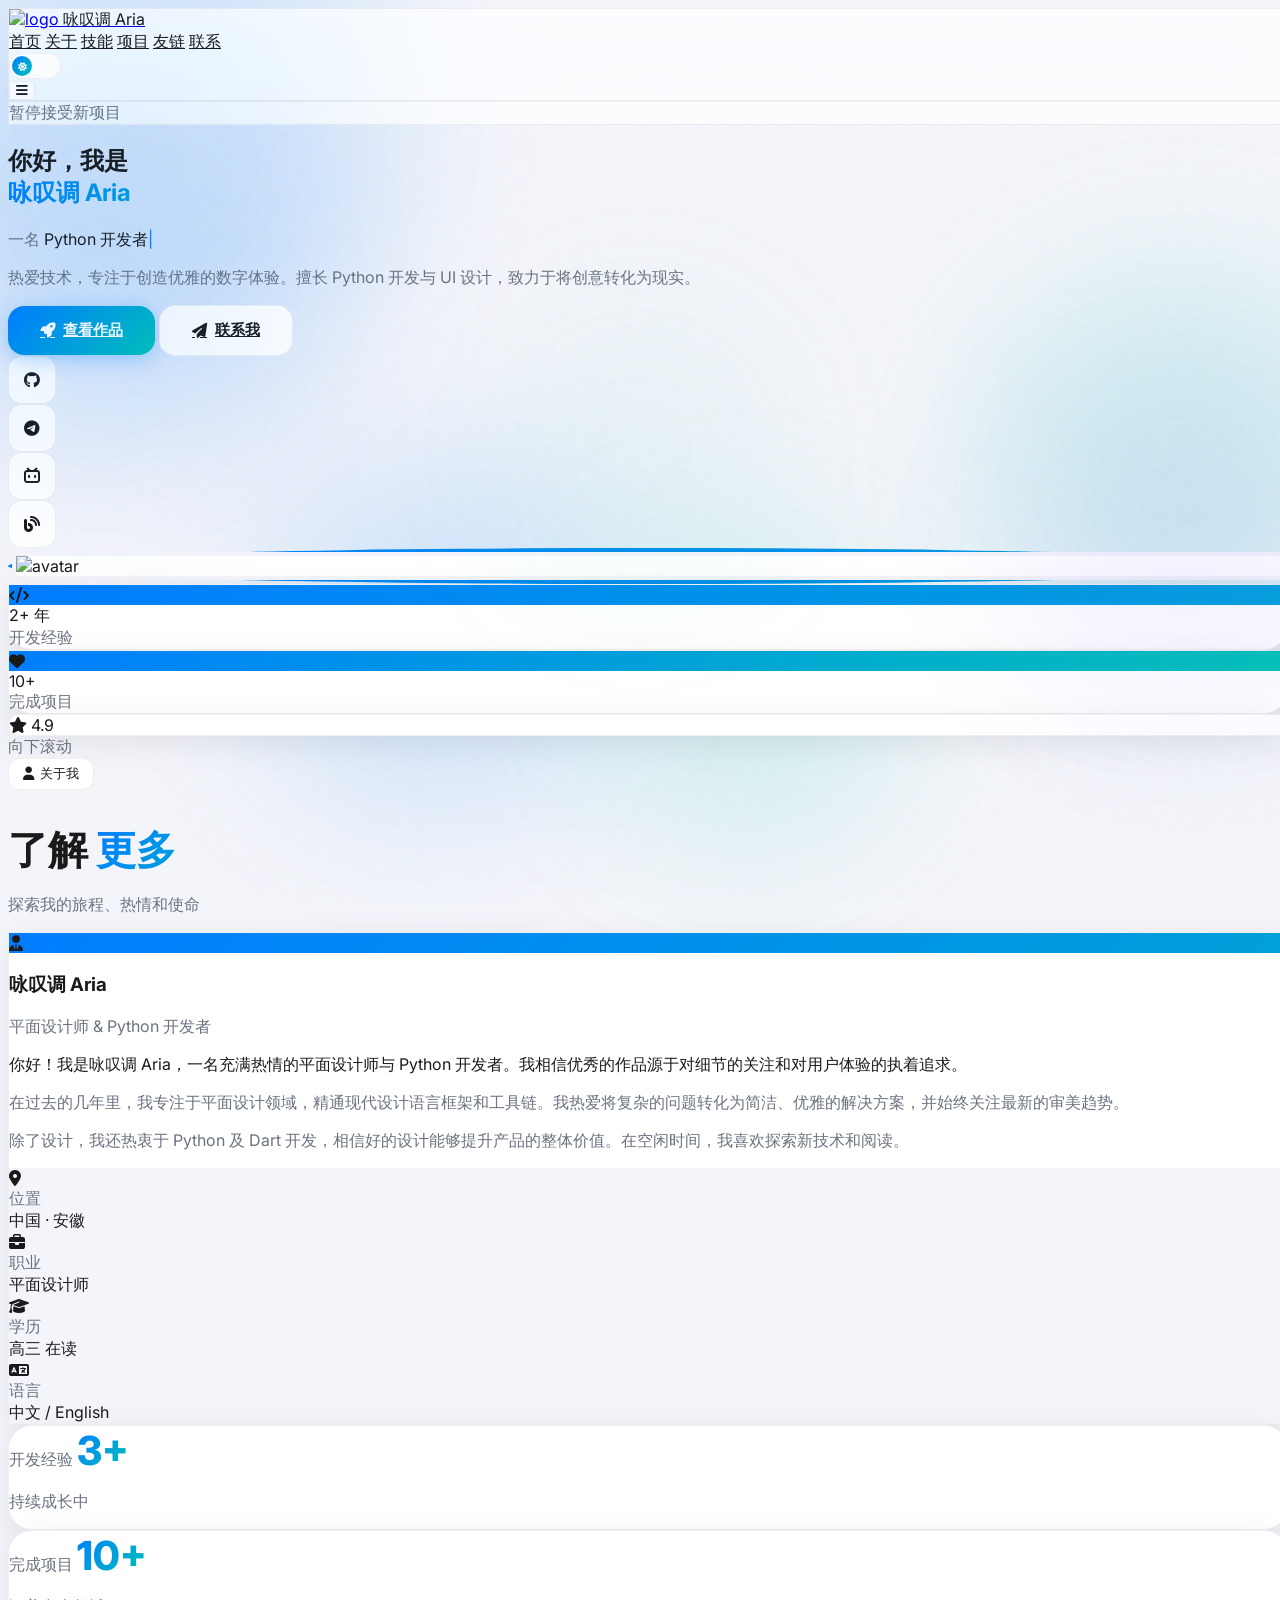
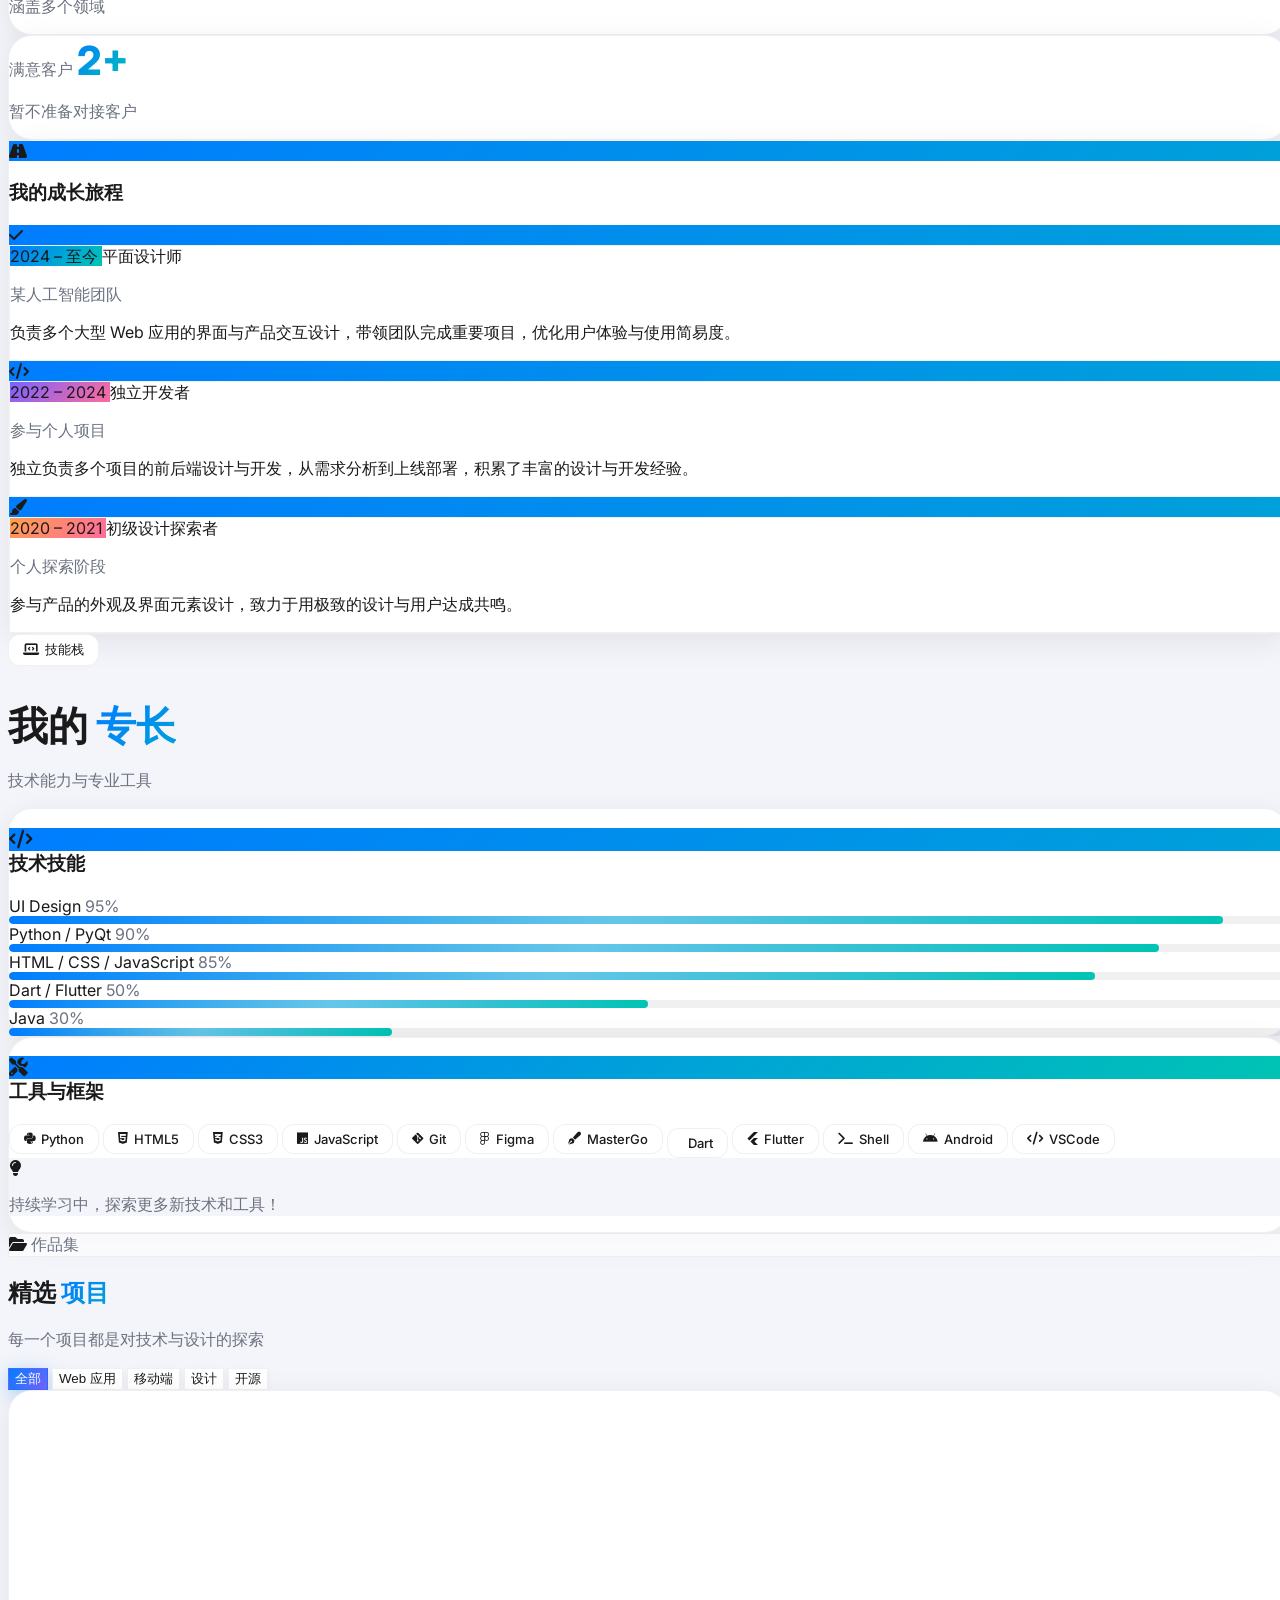
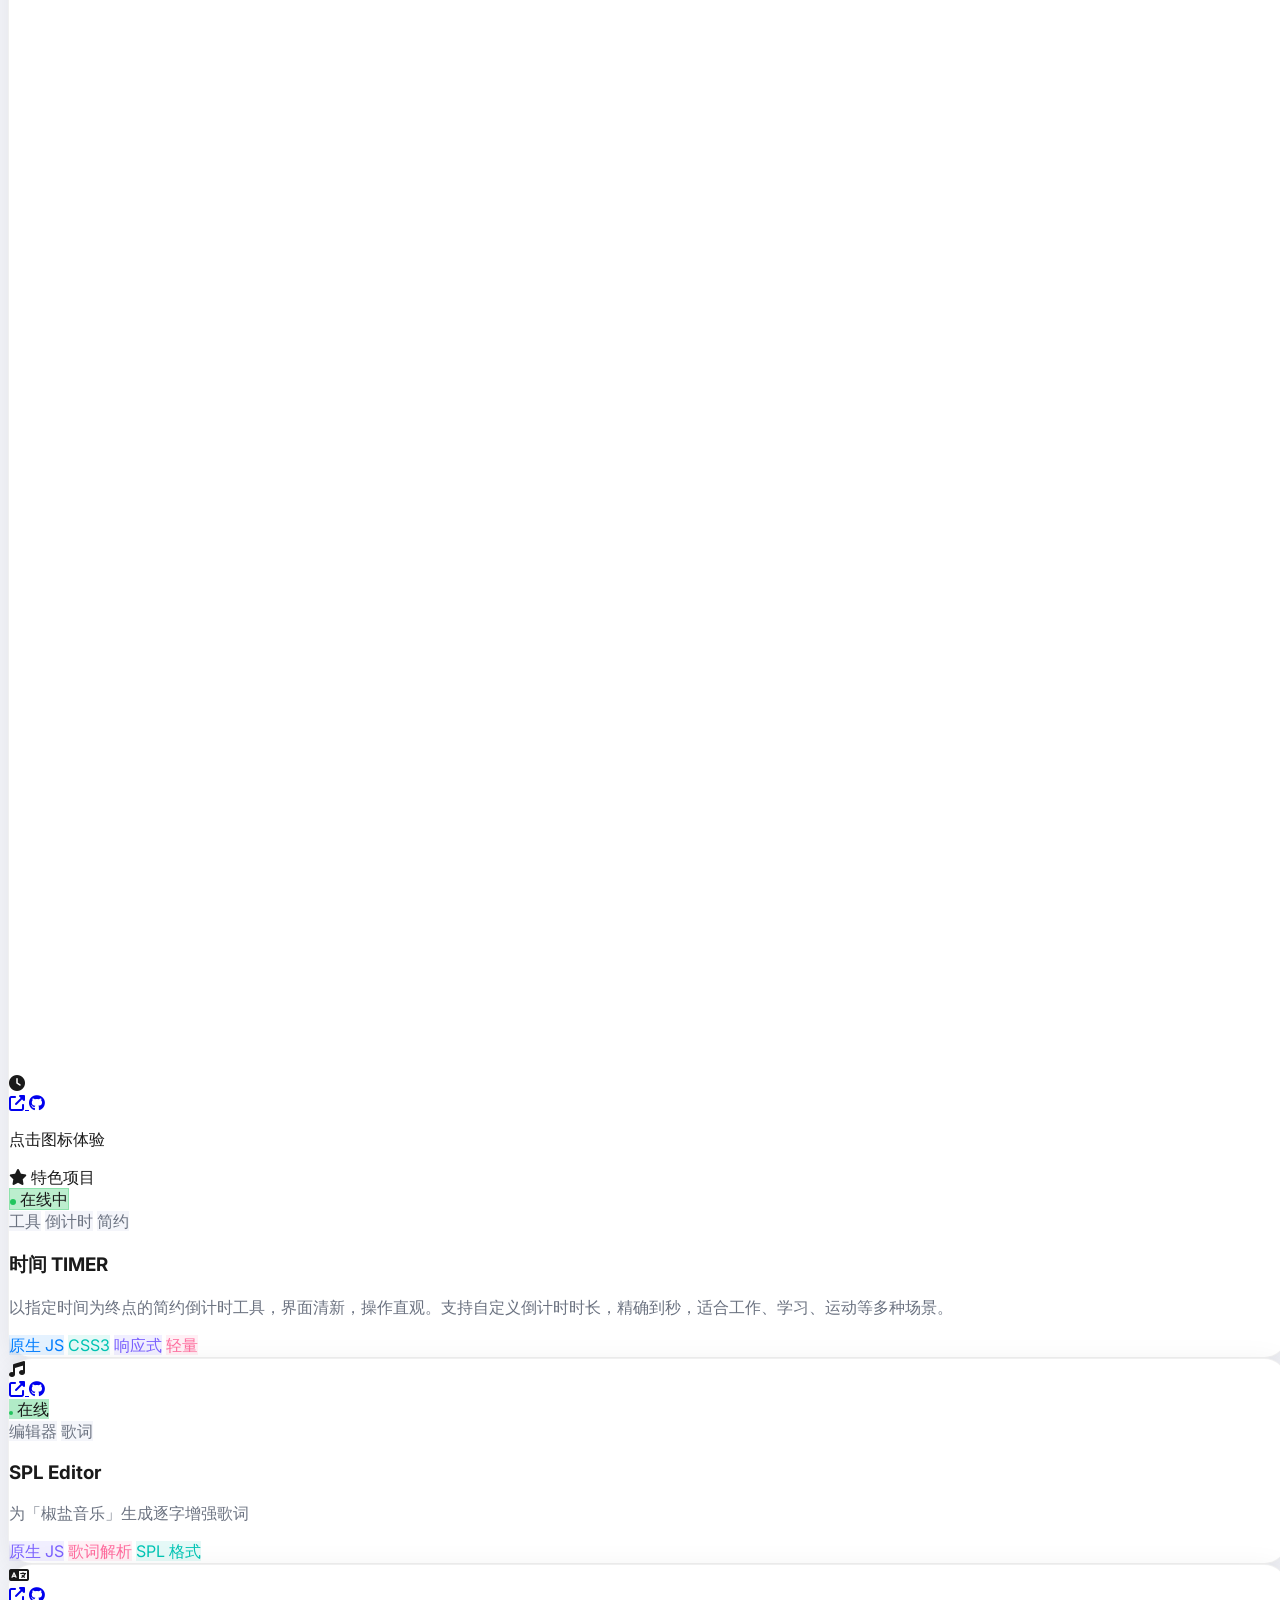
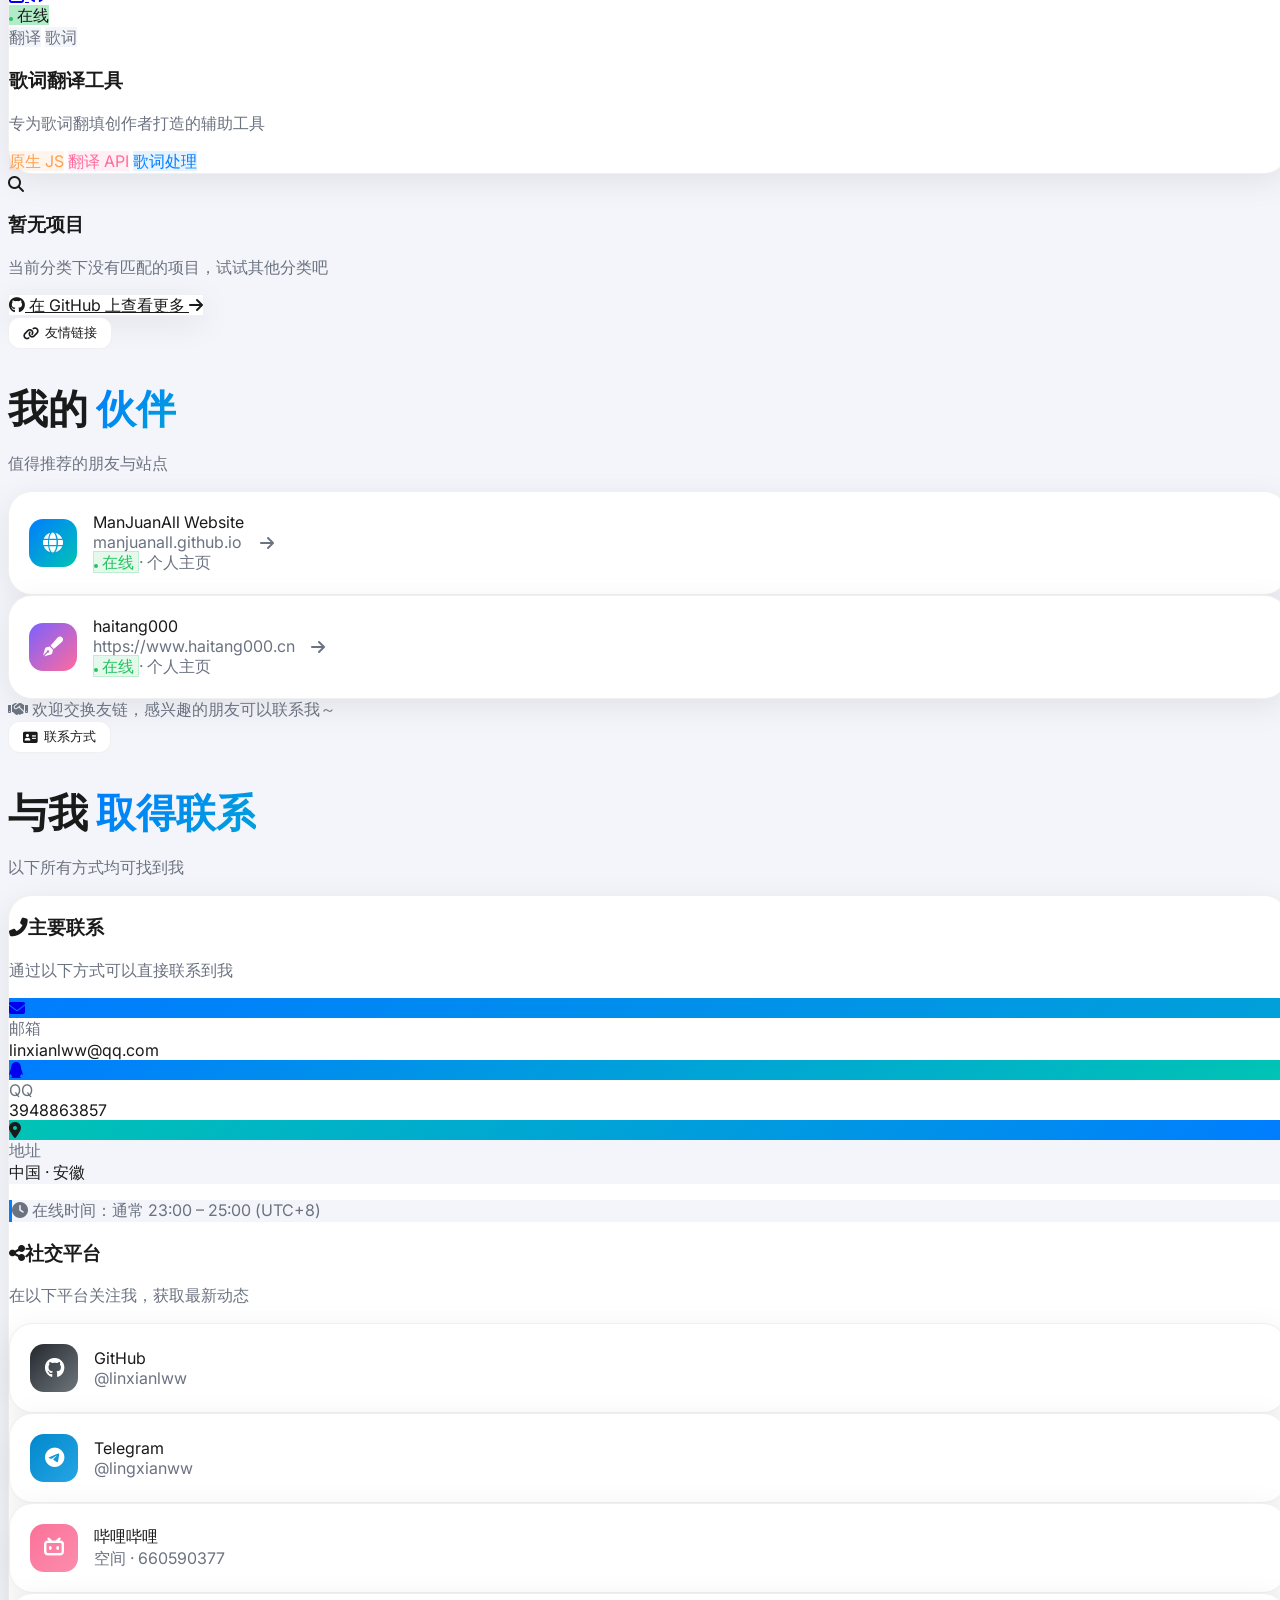
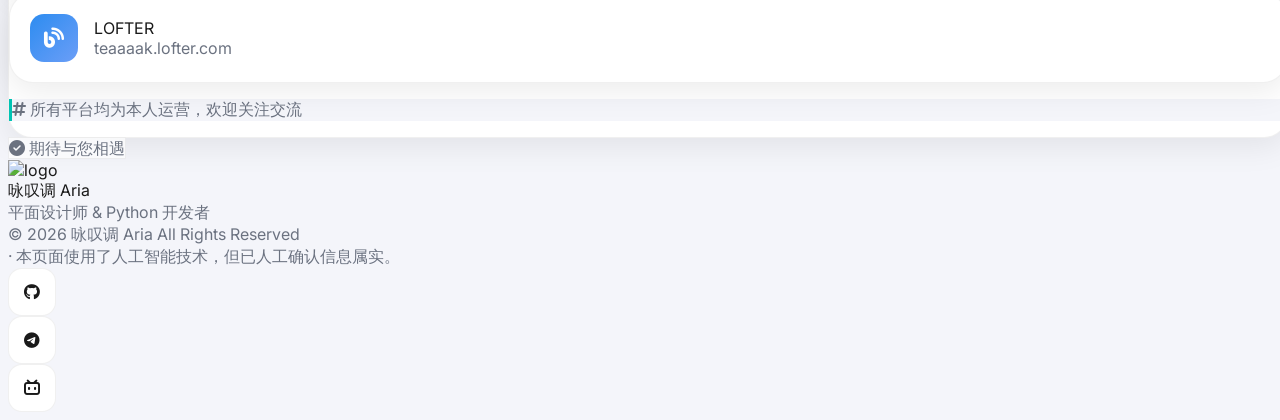
==== index.html @ 8b6c1d65 "init" ====
<!DOCTYPE html>
<html lang="zh-CN">
<head>
    <meta charset="UTF-8" />
    <meta name="viewport" content="width=device-width, initial-scale=1.0, maximum-scale=1.0, user-scalable=yes" />
    <title>咏叹调 Aria · 个人主页</title>
    <script src="https://cdn.tailwindcss.com">
    </script>
    <script>
        tailwind.config = {
            darkMode: 'class',
            theme: {
                extend: {
                    colors: {
                        'harmony-blue': '#007DFF',
                        'harmony-blue-light': '#4CA6FF',
                        'harmony-blue-dark': '#0050D0',
                        'harmony-purple': '#7B61FF',
                        'harmony-pink': '#FF6B9D',
                        'harmony-orange': '#FF9F4D',
                        'harmony-teal': '#00C4B4',
                        'light-bg': '#F4F5FA',
                        'light-card': '#FFFFFF',
                        'light-text': '#1A1A1A',
                        'light-subtext': '#6B7280',
                        'dark-bg': '#0A0B0F',
                        'dark-card': '#1A1B23',
                        'dark-card-hover': '#232530',
                        'dark-text': '#FFFFFF',
                        'dark-subtext': '#9CA3AF',
                    },
                    fontFamily: {
                        'sans': ['Inter', 'Poppins', 'system-ui', 'sans-serif'],
                    },
                    borderRadius: {
                        'xl': '1rem',
                        '2xl': '1.5rem',
                        '3xl': '2rem',
                        '4xl': '2.5rem',
                    },
                    animation: {
                        'float': 'float 6s ease-in-out infinite',
                        'float-delayed': 'float 6s ease-in-out 2s infinite',
                        'pulse-slow': 'pulse 4s cubic-bezier(0.4, 0, 0.6, 1) infinite',
                        'gradient': 'gradient 8s ease infinite',
                        'fade-in-up': 'fadeInUp 0.8s ease-out forwards',
                        'fade-in': 'fadeIn 1s ease-out forwards',
                        'scale-in': 'scaleIn 0.5s ease-out forwards',
                        'spin-slow': 'spin 20s linear infinite',
                        'bounce-slow': 'bounce 3s ease-in-out infinite',
                    },
                }
            }
        }
    </script>
    <link href="https://fonts.googleapis.com/css2?family=Inter:wght@300;400;500;600;700;800;900&display=swap" rel="stylesheet" />
    <link rel="stylesheet" href="https://cdnjs.cloudflare.com/ajax/libs/font-awesome/6.4.0/css/all.min.css" />
    <style>
        /* ===== 全局变量 ===== */
        :root {
            --bg-color: #F4F5FA;
            --card-bg: #FFFFFF;
            --text-color: #1A1A1A;
            --subtext-color: #6B7280;
            --border-color: rgba(0, 0, 0, 0.06);
            --glass-bg: rgba(255, 255, 255, 0.7);
            --shadow: 0 8px 32px rgba(0, 0, 0, 0.08);
            --shadow-hover: 0 16px 48px rgba(0, 0, 0, 0.12);
        }

        .dark {
            --bg-color: #0A0B0F;
            --card-bg: #1A1B23;
            --text-color: #FFFFFF;
            --subtext-color: #9CA3AF;
            --border-color: rgba(255, 255, 255, 0.08);
            --glass-bg: rgba(26, 27, 35, 0.7);
            --shadow: 0 8px 32px rgba(0, 0, 0, 0.3);
            --shadow-hover: 0 16px 48px rgba(0, 0, 0, 0.4);
        }

        /* ===== 基础重置 ===== */
        * {
            -webkit-font-smoothing: antialiased;
            -moz-osx-font-smoothing: grayscale;
            box-sizing: border-box;
        }

        body {
            font-family: 'Inter', sans-serif;
            background-color: var(--bg-color);
            color: var(--text-color);
            transition: background-color 0.5s ease, color 0.5s ease;
            overflow-x: hidden;
            width: 100%;
            max-width: 100vw;
        }

        /* ===== 通用组件 ===== */
        .glass {
            background: var(--glass-bg);
            backdrop-filter: blur(20px) saturate(180%);
            -webkit-backdrop-filter: blur(20px) saturate(180%);
            border: 1px solid var(--border-color);
        }

        .card {
            background: var(--card-bg);
            border-radius: 1.5rem;
            box-shadow: var(--shadow);
            transition: all 0.4s cubic-bezier(0.4, 0, 0.2, 1);
            border: 1px solid var(--border-color);
        }

        .card:hover {
            box-shadow: var(--shadow-hover);
            transform: translateY(-4px);
        }

        .gradient-text {
            background: linear-gradient(135deg, #007DFF 0%, #00C4B4 100%);
            -webkit-background-clip: text;
            -webkit-text-fill-color: transparent;
            background-clip: text;
            background-size: 200% 200%;
            animation: gradient 8s ease infinite;
        }

        .gradient-bg {
            background: linear-gradient(135deg, #007DFF 0%, #00C4B4 100%);
            background-size: 200% 200%;
            animation: gradient 8s ease infinite;
        }

        .blob {
            position: absolute;
            border-radius: 50%;
            filter: blur(80px);
            opacity: 0.3;
            z-index: 0;
        }

        .nav-link {
            position: relative;
            transition: color 0.3s ease;
        }

        .nav-link::after {
            content: '';
            position: absolute;
            bottom: -4px;
            left: 50%;
            width: 0;
            height: 2px;
            background: linear-gradient(90deg, #007DFF, #00C4B4);
            transition: all 0.3s ease;
            transform: translateX(-50%);
            border-radius: 2px;
        }

        .nav-link:hover::after {
            width: 100%;
        }

        .nav-link:hover {
            color: #007DFF;
        }

        /* ===== 主题切换开关 ===== */
        .theme-toggle {
            width: 52px;
            height: 26px;
            background: var(--card-bg);
            border-radius: 13px;
            position: relative;
            cursor: pointer;
            border: 1px solid var(--border-color);
            transition: all 0.3s ease;
            flex-shrink: 0;
        }

        .theme-toggle-thumb {
            width: 20px;
            height: 20px;
            background: linear-gradient(135deg, #007DFF, #00C4B4);
            border-radius: 50%;
            position: absolute;
            top: 2px;
            left: 2px;
            transition: all 0.4s cubic-bezier(0.4, 0, 0.2, 1);
            display: flex;
            align-items: center;
            justify-content: center;
            color: white;
            font-size: 9px;
        }

        .dark .theme-toggle-thumb {
            left: 28px;
            background: linear-gradient(135deg, #007DFF, #00C4B4);
        }

        /* ===== 技能条 ===== */
        .skill-bar {
            height: 8px;
            background: var(--border-color);
            border-radius: 4px;
            overflow: hidden;
            position: relative;
        }

        .skill-progress {
            height: 100%;
            border-radius: 4px;
            background: linear-gradient(90deg, #007DFF, #00C4B4);
            transition: width 1.5s cubic-bezier(0.4, 0, 0.2, 1);
            position: relative;
        }

        .skill-progress::after {
            content: '';
            position: absolute;
            top: 0;
            left: 0;
            right: 0;
            bottom: 0;
            background: linear-gradient(90deg, transparent, rgba(255, 255, 255, 0.4), transparent);
            animation: shimmer 2s infinite;
        }

        /* ===== 项目卡片悬停遮罩 ===== */
        .project-card {
            position: relative;
            overflow: hidden;
        }

        .project-card .overlay {
            position: absolute;
            inset: 0;
            background: linear-gradient(135deg, rgba(0, 125, 255, 0.9), rgba(0, 196, 180, 0.9));
            opacity: 0;
            transition: opacity 0.4s ease;
            display: flex;
            align-items: center;
            justify-content: center;
        }

        .project-card:hover .overlay {
            opacity: 1;
        }

        /* ===== 滚动进度条 ===== */
        .scroll-indicator {
            position: fixed;
            top: 0;
            left: 0;
            height: 3px;
            background: linear-gradient(90deg, #007DFF, #00C4B4);
            z-index: 1000;
            transition: width 0.1s ease;
        }

        /* ===== 滚动显示动画 ===== */
        .reveal {
            opacity: 0;
            transform: translateY(40px);
            transition: all 0.8s cubic-bezier(0.4, 0, 0.2, 1);
        }

        .reveal.active {
            opacity: 1;
            transform: translateY(0);
        }

        .stagger-item {
            opacity: 0;
            transform: translateY(30px);
            transition: all 0.6s cubic-bezier(0.4, 0, 0.2, 1);
        }

        .stagger-item.active {
            opacity: 1;
            transform: translateY(0);
        }

        /* ===== 浮动图标 ===== */
        .floating-icon {
            animation: float 6s ease-in-out infinite;
        }

        .floating-icon-delayed {
            animation: float 6s ease-in-out 2s infinite;
        }

        /* ===== 背景装饰 ===== */
        .orb {
            position: absolute;
            border-radius: 50%;
            filter: blur(60px);
            opacity: 0.15;
            pointer-events: none;
        }

        .grid-pattern {
            background-image:
                linear-gradient(rgba(0, 125, 255, 0.03) 1px, transparent 1px),
                linear-gradient(90deg, rgba(0, 125, 255, 0.03) 1px, transparent 1px);
            background-size: 40px 40px;
        }

        .dark .grid-pattern {
            background-image:
                linear-gradient(rgba(255, 255, 255, 0.03) 1px, transparent 1px),
                linear-gradient(90deg, rgba(255, 255, 255, 0.03) 1px, transparent 1px);
        }

        .noise {
            position: absolute;
            inset: 0;
            opacity: 0.02;
            background-image: url("data:image/svg+xml,%3Csvg viewBox='0 0 200 200' xmlns='http://www.w3.org/2000/svg'%3E%3Cfilter id='noiseFilter'%3E%3CfeTurbulence type='fractalNoise' baseFrequency='0.65' numOctaves='3' stitchTiles='stitch'/%3E%3C/filter%3E%3Crect width='100%25' height='100%25' filter='url(%23noiseFilter)'/%3E%3C/svg%3E");
            pointer-events: none;
        }

        /* ===== 按钮 ===== */
        .btn-primary {
            background: linear-gradient(135deg, #007DFF, #00C4B4);
            color: white;
            padding: 0.875rem 2rem;
            border-radius: 1rem;
            font-weight: 600;
            transition: all 0.3s ease;
            box-shadow: 0 4px 20px rgba(0, 125, 255, 0.3);
            display: inline-flex;
            align-items: center;
            gap: 0.5rem;
            border: none;
            cursor: pointer;
            font-size: 0.95rem;
        }

        .btn-primary:hover {
            transform: translateY(-2px);
            box-shadow: 0 8px 30px rgba(0, 125, 255, 0.4);
        }

        .btn-primary:active {
            transform: translateY(0px);
        }

        .btn-secondary {
            background: var(--card-bg);
            color: var(--text-color);
            padding: 0.875rem 2rem;
            border-radius: 1rem;
            font-weight: 600;
            transition: all 0.3s ease;
            border: 1px solid var(--border-color);
            display: inline-flex;
            align-items: center;
            gap: 0.5rem;
            cursor: pointer;
            font-size: 0.95rem;
        }

        .btn-secondary:hover {
            transform: translateY(-2px);
            box-shadow: var(--shadow);
        }

        /* ===== 打字光标 ===== */
        .typing-cursor::after {
            content: '|';
            animation: blink 1s infinite;
            color: #007DFF;
        }

        /* ===== 标签 ===== */
        .tag {
            display: inline-flex;
            align-items: center;
            gap: 0.375rem;
            padding: 0.375rem 0.875rem;
            border-radius: 0.75rem;
            font-size: 0.8125rem;
            font-weight: 500;
            background: var(--card-bg);
            border: 1px solid var(--border-color);
            transition: all 0.3s ease;
        }

        .tag:hover {
            transform: translateY(-2px);
            border-color: #007DFF;
        }

        .tag-online {
            background: rgba(34, 197, 94, 0.12);
            border-color: rgba(34, 197, 94, 0.25);
            color: #22c55e;
        }

        .dark .tag-online {
            background: rgba(34, 197, 94, 0.18);
            border-color: rgba(34, 197, 94, 0.3);
        }

        /* ===== 时间线 ===== */
        .timeline-line {
            position: absolute;
            left: 1.5rem;
            top: 2.5rem;
            bottom: 0;
            width: 2px;
            background: linear-gradient(180deg, #007DFF, #00C4B4, transparent);
        }

        .timeline-dot {
            width: 12px;
            height: 12px;
            border-radius: 50%;
            background: linear-gradient(135deg, #007DFF, #00C4B4);
            position: absolute;
            left: calc(1.5rem - 5px);
            top: 0.5rem;
            box-shadow: 0 0 0 4px var(--bg-color), 0 0 0 6px rgba(0, 125, 255, 0.2);
        }

        /* ===== 统计数字 ===== */
        .stat-number {
            font-size: 2.5rem;
            font-weight: 800;
            background: linear-gradient(135deg, #007DFF, #00C4B4);
            -webkit-background-clip: text;
            -webkit-text-fill-color: transparent;
            background-clip: text;
        }

        /* ===== 头像环 ===== */
        .avatar-ring {
            background: linear-gradient(135deg, #007DFF, #00C4B4);
            padding: 4px;
            border-radius: 50%;
            animation: gradient 8s ease infinite;
            background-size: 200% 200%;
        }

        /* ===== 社交图标 ===== */
        .social-icon {
            width: 48px;
            height: 48px;
            border-radius: 14px;
            display: flex;
            align-items: center;
            justify-content: center;
            background: var(--card-bg);
            border: 1px solid var(--border-color);
            transition: all 0.3s ease;
            cursor: pointer;
            text-decoration: none;
            color: var(--text-color);
            flex-shrink: 0;
        }

        .social-icon:hover {
            transform: translateY(-4px) scale(1.05);
            background: linear-gradient(135deg, #007DFF, #00C4B4);
            color: white !important;
            border-color: transparent;
        }

        .social-icon:hover i {
            color: white !important;
        }

        /* ===== 移动端菜单 ===== */
        .mobile-menu {
            position: fixed;
            inset: 0;
            background: var(--bg-color);
            z-index: 100;
            transform: translateX(100%);
            transition: transform 0.4s cubic-bezier(0.4, 0, 0.2, 1);
        }

        .mobile-menu.open {
            transform: translateX(0);
        }

        /* ===== 返回顶部 ===== */
        .back-to-top {
            position: fixed;
            bottom: 5rem;
            right: 1rem;
            width: 44px;
            height: 44px;
            border-radius: 14px;
            background: linear-gradient(135deg, #007DFF, #00C4B4);
            color: white;
            display: flex;
            align-items: center;
            justify-content: center;
            cursor: pointer;
            opacity: 0;
            transform: translateY(20px);
            transition: all 0.3s ease;
            z-index: 50;
            box-shadow: 0 4px 20px rgba(0, 125, 255, 0.3);
            font-size: 1.1rem;
            border: none;
        }

        .back-to-top.visible {
            opacity: 1;
            transform: translateY(0);
        }

        .back-to-top:hover {
            transform: translateY(-4px);
            box-shadow: 0 8px 30px rgba(0, 125, 255, 0.4);
        }

        @media (min-width: 768px) {
            .back-to-top {
                bottom: 2rem;
                right: 2rem;
                width: 48px;
                height: 48px;
                font-size: 1.25rem;
            }
        }

        /* ===== 加载动画 ===== */
        .loader {
            position: fixed;
            inset: 0;
            background: var(--bg-color);
            z-index: 9999;
            display: flex;
            align-items: center;
            justify-content: center;
            transition: opacity 0.5s ease, visibility 0.5s ease;
        }

        .loader.hidden {
            opacity: 0;
            visibility: hidden;
        }

        .loader-circle {
            width: 60px;
            height: 60px;
            border-radius: 50%;
            border: 3px solid var(--border-color);
            border-top-color: #007DFF;
            animation: spin 1s linear infinite;
        }

        /* ===== 友情链接卡片 ===== */
        .friend-link-card {
            transition: all 0.4s cubic-bezier(0.4, 0, 0.2, 1);
            background: var(--card-bg);
            border: 1px solid var(--border-color);
            border-radius: 1.5rem;
            padding: 1.25rem;
            text-decoration: none;
            display: flex;
            align-items: center;
            gap: 1rem;
            box-shadow: var(--shadow);
        }

        .friend-link-card:hover {
            transform: translateY(-6px) scale(1.01);
            box-shadow: var(--shadow-hover);
            border-color: #007DFF;
        }

        .friend-link-card .favicon {
            width: 48px;
            height: 48px;
            border-radius: 14px;
            flex-shrink: 0;
            display: flex;
            align-items: center;
            justify-content: center;
            font-size: 1.25rem;
            background: linear-gradient(135deg, #007DFF, #00C4B4);
            color: white;
        }

        /* ===== 联系输入（保留用于其他可能的地方，但联系部分已删除表单） ===== */
        .contact-input {
            background: var(--card-bg);
            border: 1px solid var(--border-color);
            border-radius: 1rem;
            padding: 0.875rem 1.25rem;
            color: var(--text-color);
            transition: all 0.3s ease;
            width: 100%;
            font-size: 0.95rem;
        }

        .contact-input:focus {
            outline: none;
            border-color: #007DFF;
            box-shadow: 0 0 0 4px rgba(0, 125, 255, 0.1);
        }

        /* ===== 状态点 ===== */
        .status-dot {
            display: inline-block;
            width: 6px;
            height: 6px;
            border-radius: 50%;
            background: #22c55e;
            animation: pulse-dot 2s ease-in-out infinite;
        }

        @keyframes pulse-dot {
            0%,
            100% {
                opacity: 1;
                transform: scale(1);
            }
            50% {
                opacity: 0.6;
                transform: scale(0.85);
            }
        }

        /* ===== 工具类 ===== */
        .hover-lift {
            transition: transform 0.3s ease;
        }
        .hover-lift:hover {
            transform: translateY(-4px);
        }
        .text-subtext {
            color: var(--subtext-color);
        }
        .border-custom {
            border-color: var(--border-color);
        }
        .bg-card {
            background: var(--card-bg);
        }
        .rotate-slow {
            animation: rotate 30s linear infinite;
        }
        .section-title {
            font-size: 2.5rem;
            font-weight: 800;
            margin-bottom: 1rem;
        }

        /* ===== 动画关键帧 ===== */
        @keyframes float {
            0%,
            100% {
                transform: translateY(0px);
            }
            50% {
                transform: translateY(-20px);
            }
        }

        @keyframes gradient {
            0%,
            100% {
                background-position: 0% 50%;
            }
            50% {
                background-position: 100% 50%;
            }
        }

        @keyframes fadeInUp {
            from {
                opacity: 0;
                transform: translateY(30px);
            }
            to {
                opacity: 1;
                transform: translateY(0);
            }
        }

        @keyframes fadeIn {
            from {
                opacity: 0;
            }
            to {
                opacity: 1;
            }
        }

        @keyframes scaleIn {
            from {
                opacity: 0;
                transform: scale(0.9);
            }
            to {
                opacity: 1;
                transform: scale(1);
            }
        }

        @keyframes shimmer {
            0% {
                transform: translateX(-100%);
            }
            100% {
                transform: translateX(100%);
            }
        }

        @keyframes blink {
            0%,
            50% {
                opacity: 1;
            }
            51%,
            100% {
                opacity: 0;
            }
        }

        @keyframes rotate {
            from {
                transform: rotate(0deg);
            }
            to {
                transform: rotate(360deg);
            }
        }

        @keyframes spin {
            to {
                transform: rotate(360deg);
            }
        }

        /* ============================================================ */
        /* ★★★ 窄屏专项修复（< 480px）★★★                              */
        /* ============================================================ */
        @media (max-width: 480px) {

            /* ----- 导航栏：极致紧凑 ----- */
            nav .max-w-7xl {
                padding-left: 0.75rem !important;
                padding-right: 0.75rem !important;
                gap: 0.5rem !important;
            }

            nav .max-w-7xl>a {
                gap: 0.5rem !important;
            }

            nav .max-w-7xl>a img {
                width: 1.75rem !important;
                height: 1.75rem !important;
            }

            nav .max-w-7xl>a span {
                font-size: 0.85rem !important;
            }

            nav .max-w-7xl .theme-toggle {
                width: 44px !important;
                height: 22px !important;
            }

            nav .max-w-7xl .theme-toggle-thumb {
                width: 17px !important;
                height: 17px !important;
                font-size: 7px !important;
            }

            .dark nav .max-w-7xl .theme-toggle-thumb {
                left: 23px !important;
            }

            nav .max-w-7xl .theme-toggle-thumb i {
                font-size: 7px !important;
            }

            nav .max-w-7xl button {
                width: 1.75rem !important;
                height: 1.75rem !important;
            }

            nav .max-w-7xl button i {
                font-size: 0.9rem !important;
            }

            /* ----- Hero：头像缩小，文字缩小 ----- */
            #home .avatar-ring {
                width: 200px !important;
                height: 200px !important;
            }

            #home .avatar-ring .w-full {
                border-width: 3px !important;
            }

            #home h1 {
                font-size: 2.2rem !important;
                line-height: 1.2 !important;
            }

            #home p.text-xl {
                font-size: 1.1rem !important;
            }

            /* Hero 浮动装饰：隐藏或缩小 */
            #home .floating-icon,
            #home .floating-icon-delayed {
                transform: scale(0.7) !important;
            }

            #home .floating-icon {
                top: -0.5rem !important;
                right: -0.5rem !important;
            }

            #home .floating-icon-delayed {
                bottom: -0.5rem !important;
                left: -0.5rem !important;
            }

            #home .absolute.top-1\/2 {
                display: none !important;
            }

            /* Hero 底部滚动指示器 */
            #home .absolute.bottom-8 {
                display: none !important;
            }

            /* ----- 全局标题缩小 ----- */
            .section-title {
                font-size: 1.8rem !important;
            }


            /* ----- 时间线内边距调整 ----- */
            .timeline-line {
                left: 1rem !important;
            }
            .timeline-dot {
                left: calc(1rem - 5px) !important;
                width: 10px !important;
                height: 10px !important;
            }
            .relative.pl-16 {
                padding-left: 2.75rem !important;
            }

            /* ----- 技能标签网格 2列 -> 更紧凑 ----- */
            #skills .grid.grid-cols-2 {
                gap: 0.5rem !important;
            }
            #skills .tag {
                padding: 0.25rem 0.6rem !important;
                font-size: 0.7rem !important;
                gap: 0.25rem !important;
            }
            #skills .tag i {
                font-size: 0.75rem !important;
            }


            /* ----- 友情链接卡片 ----- */
            .friend-link-card {
                padding: 0.9rem !important;
                gap: 0.75rem !important;
                border-radius: 1rem !important;
            }
            .friend-link-card .favicon {
                width: 40px !important;
                height: 40px !important;
                font-size: 1rem !important;
                border-radius: 12px !important;
            }
            .friend-link-card .font-bold {
                font-size: 0.85rem !important;
            }
            .friend-link-card .text-sm {
                font-size: 0.7rem !important;
            }

            /* ----- 联系表单（已删除，保留样式适配） ----- */
            #contact .card.p-8 {
                padding: 1rem !important;
            }
            #contact .card.p-8 .lg\\:grid-cols-2 {
                gap: 1.5rem !important;
            }

            /* ----- Footer ----- */
            footer .flex-col.md\\:flex-row {
                gap: 0.75rem !important;
            }
            footer .text-sm {
                font-size: 0.7rem !important;
            }
            footer .social-icon {
                width: 38px !important;
                height: 38px !important;
                border-radius: 12px !important;
            }
            footer .social-icon i {
                font-size: 0.9rem !important;
            }

            /* ----- 统计数字 ----- */
            .stat-number {
                font-size: 1.8rem !important;
            }

            /* ----- 关于我 - 个人简介中的网格 ----- */
            #about .grid.grid-cols-2 {
                gap: 0.5rem !important;
            }
            #about .grid.grid-cols-2 .flex {
                padding: 0.5rem !important;
                gap: 0.5rem !important;
            }
            #about .grid.grid-cols-2 .flex i {
                font-size: 0.9rem !important;
            }
            #about .grid.grid-cols-2 .flex .text-sm {
                font-size: 0.7rem !important;
            }

            /* ----- 社交图标缩小 ----- */
            .social-icon {
                width: 40px !important;
                height: 40px !important;
                border-radius: 12px !important;
            }
            .social-icon i {
                font-size: 0.9rem !important;
            }

            /* ----- 按钮缩小 ----- */
            .btn-primary,
            .btn-secondary {
                padding: 0.6rem 1.25rem !important;
                font-size: 0.85rem !important;
                border-radius: 0.75rem !important;
            }

            /* ----- 标签缩小 ----- */
            .tag {
                padding: 0.2rem 0.6rem !important;
                font-size: 0.7rem !important;
            }
            .tag i {
                font-size: 0.7rem !important;
            }

            /* ----- 移动端菜单优化 ----- */
            .mobile-menu .text-2xl {
                font-size: 1.5rem !important;
            }
            .mobile-menu .gap-8 {
                gap: 1.75rem !important;
            }
            .mobile-menu .absolute.top-6 {
                top: 1.25rem !important;
                right: 1.25rem !important;
                width: 2.5rem !important;
                height: 2.5rem !important;
            }
            .mobile-menu .absolute.top-6 i {
                font-size: 1.1rem !important;
            }

            /* ----- 联系部分社交平台卡片窄屏适配 ----- */
            #contact .grid.grid-cols-2 {
                gap: 0.5rem !important;
            }
            #contact .friend-link-card {
                padding: 0.75rem !important;
                gap: 0.5rem !important;
            }
            #contact .friend-link-card .favicon {
                width: 34px !important;
                height: 34px !important;
                font-size: 0.85rem !important;
                border-radius: 10px !important;
            }
            #contact .friend-link-card .font-bold {
                font-size: 0.75rem !important;
            }
            #contact .friend-link-card .text-xs {
                font-size: 0.6rem !important;
            }
        }

    </style>
</head>
<body class="min-h-screen relative">

    <!-- 加载动画 -->
    <div class="loader" id="loader">
        <div class="loader-circle"></div>
    </div>

    <!-- 滚动进度条 -->
    <div class="scroll-indicator" id="scrollIndicator" style="width: 0%"></div>

    <!-- 背景装饰 -->
    <div class="fixed inset-0 overflow-hidden pointer-events-none">
        <div class="orb" style="width: 500px; height: 500px; background: #007DFF; top: -100px; left: -100px;"></div>
        <div class="orb" style="width: 400px; height: 400px; background: #00C4B4; top: 30%; right: -100px;"></div>
        <div class="orb" style="width: 350px; height: 350px; background: #007DFF; bottom: 10%; left: 20%;"></div>
        <div class="orb" style="width: 300px; height: 300px; background: #00C4B4; top: 60%; right: 30%;"></div>
    </div>

    <div class="grid-pattern fixed inset-0 pointer-events-none"></div>
    <div class="noise"></div>

    <!-- ============================================================ -->
    <!-- 导航栏 · 窄屏适配完善版                                      -->
    <!-- ============================================================ -->
    <nav class="fixed top-0 left-0 right-0 z-50 glass" style="border-bottom: 1px solid var(--border-color);">
        <div class="max-w-7xl mx-auto px-3 sm:px-6 py-2.5 md:py-4 flex md:grid md:grid-cols-3 items-center justify-between md:justify-normal gap-1.5 md:gap-0">
            <!-- 左列：Logo -->
            <a href="#home" class="flex items-center gap-2 md:gap-3 flex-shrink-0 group">
                <img src="http://q.qlogo.cn/headimg_dl?dst_uin=3948863857&spec=640&img_type=jpg" class="w-7 h-7 md:w-10 md:h-10 rounded-xl object-cover hover-lift" alt="logo" />
                <span class="text-sm md:text-xl font-bold whitespace-nowrap" style="color: var(--text-color);">咏叹调 Aria</span>
            </a>

            <!-- 中列：导航链接（桌面端居中） -->
            <div class="hidden md:flex justify-center gap-8">
                <a href="#home" class="nav-link text-sm font-medium" style="color: var(--text-color);">首页</a>
                <a href="#about" class="nav-link text-sm font-medium" style="color: var(--text-color);">关于</a>
                <a href="#skills" class="nav-link text-sm font-medium" style="color: var(--text-color);">技能</a>
                <a href="#projects" class="nav-link text-sm font-medium" style="color: var(--text-color);">项目</a>
                <a href="#friends" class="nav-link text-sm font-medium" style="color: var(--text-color);">友链</a>
                <a href="#contact" class="nav-link text-sm font-medium" style="color: var(--text-color);">联系</a>
            </div>

            <!-- 右列：主题切换 + 菜单按钮 -->
            <div class="flex items-center justify-end gap-1.5 md:gap-4 flex-shrink-0">
                <div class="theme-toggle" id="themeToggle" role="button" aria-label="切换主题">
                    <div class="theme-toggle-thumb">
                        <i class="fas fa-sun" id="themeIcon"></i>
                    </div>
                </div>
                <button class="md:hidden w-7 h-7 md:w-10 md:h-10 rounded-xl glass flex items-center justify-center flex-shrink-0" id="menuBtn" aria-label="菜单">
                    <i class="fas fa-bars" style="color: var(--text-color);"></i>
                </button>
            </div>
        </div>
    </nav>

    <!-- 移动端菜单 -->
    <div class="mobile-menu md:hidden" id="mobileMenu">
        <div class="flex flex-col items-center justify-center h-full gap-8 px-6">
            <a href="#home" class="text-2xl font-bold nav-link" style="color: var(--text-color);">首页</a>
            <a href="#about" class="text-2xl font-bold nav-link" style="color: var(--text-color);">关于</a>
            <a href="#skills" class="text-2xl font-bold nav-link" style="color: var(--text-color);">技能</a>
            <a href="#projects" class="text-2xl font-bold nav-link" style="color: var(--text-color);">项目</a>
            <a href="#friends" class="text-2xl font-bold nav-link" style="color: var(--text-color);">友链</a>
            <a href="#contact" class="text-2xl font-bold nav-link" style="color: var(--text-color);">联系</a>
            <button class="absolute top-5 right-5 w-10 h-10 rounded-xl glass flex items-center justify-center" id="closeMenuBtn" aria-label="关闭菜单">
                <i class="fas fa-times text-xl" style="color: var(--text-color);"></i>
            </button>
        </div>
    </div>

    <!-- ============================================================ -->
    <!-- Hero Section                                                 -->
    <!-- ============================================================ -->
    <section id="home" class="min-h-screen flex items-center justify-center relative pt-20 pb-12 px-4 sm:px-6">
        <div class="max-w-7xl mx-auto w-full">
            <div class="grid lg:grid-cols-2 gap-8 lg:gap-12 items-center">
                <div class="space-y-6 sm:space-y-8 reveal">
                    <div class="inline-flex items-center gap-2 px-3 py-1.5 rounded-full glass">
                        <span class="w-2 h-2 rounded-full bg-yellow-500 animate-pulse"></span>
                        <span class="text-xs sm:text-sm font-medium" style="color: var(--subtext-color);">暂停接受新项目</span>
                    </div>

                    <h1 class="text-4xl sm:text-5xl lg:text-7xl font-extrabold leading-tight">
                        你好，我是<br />
                        <span class="gradient-text">咏叹调 Aria</span>
                    </h1>

                    <p class="text-lg sm:text-xl lg:text-2xl text-subtext max-w-xl leading-relaxed">
                        一名<span class="font-semibold typing-cursor" id="typingText" style="color: var(--text-color);"> Python 开发者</span>
                    </p>

                    <p class="text-sm sm:text-base text-subtext max-w-lg leading-relaxed">
                        热爱技术，专注于创造优雅的数字体验。擅长 Python 开发与 UI 设计，致力于将创意转化为现实。
                    </p>

                    <div class="flex flex-wrap gap-3 sm:gap-4">
                        <a href="#projects" class="btn-primary">
                            <i class="fas fa-rocket"></i>
                            查看作品
                        </a>
                        <a href="#contact" class="btn-secondary">
                            <i class="fas fa-paper-plane"></i>
                            联系我
                        </a>
                    </div>

                    <div class="flex gap-2 sm:gap-3 pt-3 sm:pt-4 flex-wrap">
                        <a href="https://github.com/linxianlww/" target="_blank" rel="noopener noreferrer" class="social-icon" title="GitHub">
                            <i class="fab fa-github text-lg"></i>
                        </a>
                        <a href="https://t.me/lingxianww" target="_blank" rel="noopener noreferrer" class="social-icon" title="Telegram">
                            <i class="fab fa-telegram-plane text-lg"></i>
                        </a>
                        <a href="https://space.bilibili.com/660590377" target="_blank" rel="noopener noreferrer" class="social-icon" title="哔哩哔哩">
                            <i class="fab fa-bilibili text-lg"></i>
                        </a>
                        <a href="https://teaaaak.lofter.com/" target="_blank" rel="noopener noreferrer" class="social-icon" title="LOFTER">
                            <i class="fas fa-blog text-lg"></i>
                        </a>
                    </div>
                </div>

                <div class="flex justify-center reveal">
                    <div class="relative">
                        <div class="avatar-ring w-56 h-56 sm:w-72 sm:h-72 lg:w-96 lg:h-96">
                            <div class="w-full h-full rounded-full bg-card flex items-center justify-center overflow-hidden" style="border: 4px solid var(--bg-color);">
                                <img src="http://q.qlogo.cn/headimg_dl?dst_uin=3948863857&spec=640&img_type=jpg" class="w-full h-full object-cover" alt="avatar" />
                            </div>
                        </div>

                        <!-- 浮动装饰（窄屏自动隐藏/缩小） -->
                        <div class="absolute -top-4 -right-4 sm:-top-6 sm:-right-6 card p-3 sm:p-4 floating-icon" style="animation-delay: 0s;">
                            <div class="flex items-center gap-2 sm:gap-3">
                                <div class="w-8 h-8 sm:w-10 sm:h-10 rounded-xl gradient-bg flex items-center justify-center">
                                    <i class="fas fa-code text-white text-sm sm:text-base"></i>
                                </div>
                                <div>
                                    <div class="text-xs sm:text-sm font-bold" style="color: var(--text-color);">2+ 年</div>
                                    <div class="text-[10px] sm:text-xs text-subtext">开发经验</div>
                                </div>
                            </div>
                        </div>

                        <div class="absolute -bottom-4 -left-4 sm:-bottom-6 sm:-left-6 card p-3 sm:p-4 floating-icon-delayed">
                            <div class="flex items-center gap-2 sm:gap-3">
                                <div class="w-8 h-8 sm:w-10 sm:h-10 rounded-xl flex items-center justify-center" style="background: linear-gradient(135deg, #007DFF, #00C4B4);">
                                    <i class="fas fa-heart text-white text-sm sm:text-base"></i>
                                </div>
                                <div>
                                    <div class="text-xs sm:text-sm font-bold" style="color: var(--text-color);">10+</div>
                                    <div class="text-[10px] sm:text-xs text-subtext">完成项目</div>
                                </div>
                            </div>
                        </div>

                        <div class="absolute top-1/2 -right-8 sm:-right-12 card p-2 sm:p-3 floating-icon hidden sm:flex" style="animation-delay: 1s;">
                            <div class="flex items-center gap-1 sm:gap-2">
                                <i class="fas fa-star text-yellow-400 text-sm sm:text-base"></i>
                                <span class="text-xs sm:text-sm font-bold" style="color: var(--text-color);">4.9</span>
                            </div>
                        </div>

                        <div class="absolute inset-0 rounded-full border-2 border-dashed rotate-slow hidden sm:block" style="border-color: var(--border-color); top: -20px; left: -20px; right: -20px; bottom: -20px;"></div>
                    </div>
                </div>
            </div>

            <div class="absolute bottom-8 left-1/2 transform -translate-x-1/2 hidden md:block">
                <div class="flex flex-col items-center gap-2">
                    <span class="text-xs text-subtext">向下滚动</span>
                    <div class="w-6 h-10 rounded-full border-2 flex items-start justify-center p-1" style="border-color: var(--border-color);">
                        <div class="w-1 h-2 rounded-full bg-harmony-blue animate-bounce"></div>
                    </div>
                </div>
            </div>
        </div>
    </section>

<!-- ============================================================ -->
<!-- 关于我 Section · 重新设计（更清晰、更易读）                  -->
<!-- ============================================================ -->
<section id="about" class="py-16 sm:py-24 px-4 sm:px-6 relative">
    <div class="max-w-7xl mx-auto">

        <!-- ===== 标题区域 ===== -->
        <div class="text-center mb-12 sm:mb-16 reveal">
            <span class="tag mb-3 sm:mb-4">
                <i class="fas fa-user text-harmony-blue"></i>
                关于我
            </span>
            <h2 class="section-title">了解 <span class="gradient-text">更多</span></h2>
            <p class="text-subtext max-w-2xl mx-auto text-sm sm:text-base">探索我的旅程、热情和使命</p>
        </div>

        <!-- ===== 上半部分：个人简介 + 核心数据 ===== -->
        <div class="grid lg:grid-cols-5 gap-6 mb-8">

            <!-- 左侧：个人简介（占 3/5） -->
            <div class="lg:col-span-3 card p-6 sm:p-8 reveal">
                <div class="flex items-center gap-3 sm:gap-4 mb-4 sm:mb-6">
                    <div class="w-12 h-12 sm:w-14 sm:h-14 rounded-2xl gradient-bg flex items-center justify-center flex-shrink-0">
                        <i class="fas fa-user-tie text-white text-lg sm:text-xl"></i>
                    </div>
                    <div>
                        <h3 class="text-xl sm:text-2xl font-bold" style="color: var(--text-color);">咏叹调 Aria</h3>
                        <p class="text-subtext text-xs sm:text-sm">平面设计师 &amp; Python 开发者</p>
                    </div>
                </div>

                <div class="space-y-3 text-sm sm:text-base leading-relaxed" style="color: var(--text-color);">
                    <p>
                        你好！我是咏叹调 Aria，一名充满热情的平面设计师与 Python 开发者。我相信优秀的作品源于对细节的关注和对用户体验的执着追求。
                    </p>
                    <p class="text-subtext">
                        在过去的几年里，我专注于平面设计领域，精通现代设计语言框架和工具链。我热爱将复杂的问题转化为简洁、优雅的解决方案，并始终关注最新的审美趋势。
                    </p>
                    <p class="text-subtext">
                        除了设计，我还热衷于 Python 及 Dart 开发，相信好的设计能够提升产品的整体价值。在空闲时间，我喜欢探索新技术和阅读。
                    </p>
                </div>

                <!-- 个人信息小标签（位置、职业、学历、语言） -->
                <div class="grid grid-cols-2 sm:grid-cols-4 gap-3 mt-6">
                    <div class="flex items-center gap-2.5 p-3 rounded-xl" style="background: var(--bg-color);">
                        <i class="fas fa-map-marker-alt text-harmony-blue text-sm"></i>
                        <div>
                            <div class="text-[10px] text-subtext">位置</div>
                            <div class="text-xs font-semibold" style="color: var(--text-color);">中国 · 安徽</div>
                        </div>
                    </div>
                    <div class="flex items-center gap-2.5 p-3 rounded-xl" style="background: var(--bg-color);">
                        <i class="fas fa-briefcase text-harmony-blue text-sm"></i>
                        <div>
                            <div class="text-[10px] text-subtext">职业</div>
                            <div class="text-xs font-semibold" style="color: var(--text-color);">平面设计师</div>
                        </div>
                    </div>
                    <div class="flex items-center gap-2.5 p-3 rounded-xl" style="background: var(--bg-color);">
                        <i class="fas fa-graduation-cap text-harmony-blue text-sm"></i>
                        <div>
                            <div class="text-[10px] text-subtext">学历</div>
                            <div class="text-xs font-semibold" style="color: var(--text-color);">高三 在读</div>
                        </div>
                    </div>
                    <div class="flex items-center gap-2.5 p-3 rounded-xl" style="background: var(--bg-color);">
                        <i class="fas fa-language text-harmony-blue text-sm"></i>
                        <div>
                            <div class="text-[10px] text-subtext">语言</div>
                            <div class="text-xs font-semibold" style="color: var(--text-color);">中文 / English</div>
                        </div>
                    </div>
                </div>
            </div>

            <!-- 右侧：核心数据（占 2/5） -->
            <div class="lg:col-span-2 flex flex-col gap-4">
                <div class="card p-6 sm:p-8 flex-1 flex flex-col justify-center reveal">
                    <div class="flex items-center justify-between mb-1">
                        <span class="text-sm font-medium text-subtext">开发经验</span>
                        <span class="stat-number text-3xl sm:text-4xl" data-target="2">0</span>
                    </div>
                    <div class="w-full h-1.5 rounded-full" style="background: var(--border-color);">
                        <div class="h-full w-4/5 rounded-full gradient-bg"></div>
                    </div>
                    <p class="text-xs text-subtext mt-2">持续成长中</p>
                </div>

                <div class="card p-6 sm:p-8 flex-1 flex flex-col justify-center reveal">
                    <div class="flex items-center justify-between mb-1">
                        <span class="text-sm font-medium text-subtext">完成项目</span>
                        <span class="stat-number text-3xl sm:text-4xl" data-target="10">0</span>
                    </div>
                    <div class="w-full h-1.5 rounded-full" style="background: var(--border-color);">
                        <div class="h-full w-3/4 rounded-full gradient-bg"></div>
                    </div>
                    <p class="text-xs text-subtext mt-2">涵盖多个领域</p>
                </div>

                <div class="card p-6 sm:p-8 flex-1 flex flex-col justify-center reveal">
                    <div class="flex items-center justify-between mb-1">
                        <span class="text-sm font-medium text-subtext">满意客户</span>
                        <span class="stat-number text-3xl sm:text-4xl" data-target="1">0</span>
                    </div>
                    <div class="w-full h-1.5 rounded-full" style="background: var(--border-color);">
                        <div class="h-full w-1/5 rounded-full gradient-bg"></div>
                    </div>
                    <p class="text-xs text-subtext mt-2">暂不准备对接客户</p>
                </div>
            </div>
        </div>

        <!-- ===== 下半部分：成长旅程（时间线） ===== -->
        <div class="card p-6 sm:p-8 lg:p-10 reveal">
            <div class="flex items-center gap-3 mb-6 sm:mb-8">
                <div class="w-10 h-10 sm:w-12 sm:h-12 rounded-xl gradient-bg flex items-center justify-center flex-shrink-0">
                    <i class="fas fa-road text-white text-sm sm:text-base"></i>
                </div>
                <h3 class="text-xl sm:text-2xl font-bold" style="color: var(--text-color);">我的成长旅程</h3>
            </div>

            <div class="relative space-y-6 sm:space-y-8 pl-6 sm:pl-8 border-l-2" style="border-color: var(--border-color);">

                <!-- 时间线项目 1 -->
                <div class="relative">
                    <div class="absolute -left-[1.625rem] sm:-left-[1.875rem] top-1.5">
                        <div class="w-5 h-5 sm:w-6 sm:h-6 rounded-full gradient-bg flex items-center justify-center shadow-lg shadow-harmony-blue/20">
                            <i class="fas fa-check text-white text-[10px] sm:text-xs"></i>
                        </div>
                    </div>
                    <div class="bg-card p-4 sm:p-6 rounded-xl" style="border: 1px solid var(--border-color);">
                        <div class="flex flex-wrap items-center gap-2 mb-1.5">
                            <span class="px-2.5 py-0.5 rounded-md text-xs font-bold text-white" style="background: linear-gradient(135deg, #007DFF, #00C4B4);">
                                2024 – 至今
                            </span>
                            <span class="text-sm font-bold" style="color: var(--text-color);">平面设计师</span>
                        </div>
                        <p class="text-xs text-subtext mb-2">某人工智能团队</p>
                        <p class="text-sm" style="color: var(--text-color);">
                            负责多个大型 Web 应用的界面与产品交互设计，带领团队完成重要项目，优化用户体验与使用简易度。
                        </p>
                    </div>
                </div>

                <!-- 时间线项目 2 -->
                <div class="relative">
                    <div class="absolute -left-[1.625rem] sm:-left-[1.875rem] top-1.5">
                        <div class="w-5 h-5 sm:w-6 sm:h-6 rounded-full gradient-bg flex items-center justify-center shadow-lg shadow-harmony-blue/20">
                            <i class="fas fa-code text-white text-[10px] sm:text-xs"></i>
                        </div>
                    </div>
                    <div class="bg-card p-4 sm:p-6 rounded-xl" style="border: 1px solid var(--border-color);">
                        <div class="flex flex-wrap items-center gap-2 mb-1.5">
                            <span class="px-2.5 py-0.5 rounded-md text-xs font-bold text-white" style="background: linear-gradient(135deg, #7B61FF, #FF6B9D);">
                                2022 – 2024
                            </span>
                            <span class="text-sm font-bold" style="color: var(--text-color);">独立开发者</span>
                        </div>
                        <p class="text-xs text-subtext mb-2">参与个人项目</p>
                        <p class="text-sm" style="color: var(--text-color);">
                            独立负责多个项目的前后端设计与开发，从需求分析到上线部署，积累了丰富的设计与开发经验。
                        </p>
                    </div>
                </div>

                <!-- 时间线项目 3 -->
                <div class="relative">
                    <div class="absolute -left-[1.625rem] sm:-left-[1.875rem] top-1.5">
                        <div class="w-5 h-5 sm:w-6 sm:h-6 rounded-full gradient-bg flex items-center justify-center shadow-lg shadow-harmony-blue/20">
                            <i class="fas fa-paint-brush text-white text-[10px] sm:text-xs"></i>
                        </div>
                    </div>
                    <div class="bg-card p-4 sm:p-6 rounded-xl" style="border: 1px solid var(--border-color);">
                        <div class="flex flex-wrap items-center gap-2 mb-1.5">
                            <span class="px-2.5 py-0.5 rounded-md text-xs font-bold text-white" style="background: linear-gradient(135deg, #FF9F4D, #FF6B9D);">
                                2020 – 2021
                            </span>
                            <span class="text-sm font-bold" style="color: var(--text-color);">初级设计探索者</span>
                        </div>
                        <p class="text-xs text-subtext mb-2">个人探索阶段</p>
                        <p class="text-sm" style="color: var(--text-color);">
                            参与产品的外观及界面元素设计，致力于用极致的设计与用户达成共鸣。
                        </p>
                    </div>
                </div>

            </div>
        </div>
    </div>
</section>
    <!-- ============================================================ -->
    <!-- 技能 Section                                                 -->
    <!-- ============================================================ -->
    <section id="skills" class="py-16 sm:py-24 px-4 sm:px-6 relative">
        <div class="max-w-7xl mx-auto">
            <div class="text-center mb-12 sm:mb-16 reveal">
                <span class="tag mb-3 sm:mb-4">
                    <i class="fas fa-laptop-code text-harmony-blue"></i>
                    技能栈
                </span>
                <h2 class="section-title">我的 <span class="gradient-text">专长</span></h2>
                <p class="text-subtext max-w-2xl mx-auto text-sm sm:text-base">技术能力与专业工具</p>
            </div>

            <div class="grid lg:grid-cols-2 gap-4 sm:gap-8">
                <div class="card p-5 sm:p-8 reveal">
                    <h3 class="text-lg sm:text-xl font-bold mb-4 sm:mb-6 flex items-center gap-3" style="color: var(--text-color);">
                        <div class="w-8 h-8 sm:w-10 sm:h-10 rounded-xl gradient-bg flex items-center justify-center">
                            <i class="fas fa-code text-white text-sm sm:text-base"></i>
                        </div>
                        技术技能
                    </h3>

                    <div class="space-y-4 sm:space-y-5">
                        <div class="skill-item">
                            <div class="flex justify-between mb-1.5 sm:mb-2">
                                <span class="text-xs sm:text-sm font-semibold" style="color: var(--text-color);">UI Design</span>
                                <span class="text-xs sm:text-sm text-subtext">95%</span>
                            </div>
                            <div class="skill-bar">
                                <div class="skill-progress" style="width: 0%" data-width="95%"></div>
                            </div>
                        </div>

                        <div class="skill-item">
                            <div class="flex justify-between mb-1.5 sm:mb-2">
                                <span class="text-xs sm:text-sm font-semibold" style="color: var(--text-color);">Python / PyQt</span>
                                <span class="text-xs sm:text-sm text-subtext">90%</span>
                            </div>
                            <div class="skill-bar">
                                <div class="skill-progress" style="width: 0%" data-width="90%"></div>
                            </div>
                        </div>

                        <div class="skill-item">
                            <div class="flex justify-between mb-1.5 sm:mb-2">
                                <span class="text-xs sm:text-sm font-semibold" style="color: var(--text-color);">HTML / CSS / JavaScript</span>
                                <span class="text-xs sm:text-sm text-subtext">85%</span>
                            </div>
                            <div class="skill-bar">
                                <div class="skill-progress" style="width: 0%" data-width="85%"></div>
                            </div>
                        </div>

                        <div class="skill-item">
                            <div class="flex justify-between mb-1.5 sm:mb-2">
                                <span class="text-xs sm:text-sm font-semibold" style="color: var(--text-color);">Dart / Flutter</span>
                                <span class="text-xs sm:text-sm text-subtext">50%</span>
                            </div>
                            <div class="skill-bar">
                                <div class="skill-progress" style="width: 0%" data-width="50%"></div>
                            </div>
                        </div>

                        <div class="skill-item">
                            <div class="flex justify-between mb-1.5 sm:mb-2">
                                <span class="text-xs sm:text-sm font-semibold" style="color: var(--text-color);">Java</span>
                                <span class="text-xs sm:text-sm text-subtext">30%</span>
                            </div>
                            <div class="skill-bar">
                                <div class="skill-progress" style="width: 0%" data-width="30%"></div>
                            </div>
                        </div>
                    </div>
                </div>

                <div class="card p-5 sm:p-8 reveal">
                    <h3 class="text-lg sm:text-xl font-bold mb-4 sm:mb-6 flex items-center gap-3" style="color: var(--text-color);">
                        <div class="w-8 h-8 sm:w-10 sm:h-10 rounded-xl flex items-center justify-center" style="background: linear-gradient(135deg, #007DFF, #00C4B4);">
                            <i class="fas fa-tools text-white text-sm sm:text-base"></i>
                        </div>
                        工具与框架
                    </h3>

                    <div class="grid grid-cols-2 sm:grid-cols-3 gap-1.5 sm:gap-2.5">
                        <div class="tag hover-lift" style="color: var(--text-color);">
                            <i class="fab fa-python text-blue-500"></i> Python
                        </div>
                        <div class="tag hover-lift" style="color: var(--text-color);">
                            <i class="fab fa-html5 text-orange-500"></i> HTML5
                        </div>
                        <div class="tag hover-lift" style="color: var(--text-color);">
                            <i class="fab fa-css3-alt text-blue-500"></i> CSS3
                        </div>
                        <div class="tag hover-lift" style="color: var(--text-color);">
                            <i class="fab fa-js text-yellow-500"></i> JavaScript
                        </div>
                        <div class="tag hover-lift" style="color: var(--text-color);">
                            <i class="fab fa-git-alt text-orange-600"></i> Git
                        </div>
                        <div class="tag hover-lift" style="color: var(--text-color);">
                            <i class="fab fa-figma text-purple-500"></i> Figma
                        </div>
                        <div class="tag hover-lift" style="color: var(--text-color);">
                            <i class="fas fa-pen-fancy text-pink-500"></i> MasterGo
                        </div>
                        <div class="tag hover-lift" style="color: var(--text-color);">
                            <i class="fab fa-dart text-blue-400"></i> Dart
                        </div>
                        <div class="tag hover-lift" style="color: var(--text-color);">
                            <i class="fab fa-flutter text-blue-400"></i> Flutter
                        </div>
                        <div class="tag hover-lift" style="color: var(--text-color);">
                            <i class="fas fa-terminal text-gray-500"></i> Shell
                        </div>
                        <div class="tag hover-lift" style="color: var(--text-color);">
                            <i class="fab fa-android text-green-500"></i> Android
                        </div>
                        <div class="tag hover-lift" style="color: var(--text-color);">
                            <i class="fas fa-code text-blue-400"></i> VSCode
                        </div>
                    </div>

                    <div class="mt-4 sm:mt-6 p-3 sm:p-4 rounded-xl" style="background: var(--bg-color);">
                        <div class="flex items-center gap-2 sm:gap-3">
                            <i class="fas fa-lightbulb text-yellow-500 text-base sm:text-xl"></i>
                            <p class="text-xs sm:text-sm text-subtext">持续学习中，探索更多新技术和工具！</p>
                        </div>
                    </div>
                </div>
            </div>
        </div>
    </section>

<!-- ============================================================ -->
<!-- 项目展示 Section · 基于模板重新设计                          -->
<!-- 保留所有原有项目信息，无虚构内容                             -->
<!-- ============================================================ -->
<section id="projects" class="py-24 px-6 relative overflow-hidden">
    <!-- 背景装饰 -->
    <div class="absolute inset-0 pointer-events-none">
        <div class="orb" style="width: 400px; height: 400px; background: #007DFF; top: 10%; left: -100px; opacity: 0.08;"></div>
        <div class="orb" style="width: 350px; height: 350px; background: #7B61FF; bottom: 20%; right: -80px; opacity: 0.08;"></div>
        <div class="orb" style="width: 300px; height: 300px; background: #00C4B4; top: 50%; left: 50%; opacity: 0.05; transform: translate(-50%, -50%);"></div>
    </div>

    <div class="max-w-7xl mx-auto relative">
        <!-- 标题区域 -->
        <div class="text-center mb-16 reveal">
            <div class="inline-flex items-center gap-2 px-4 py-2 rounded-full glass mb-6">
                <i class="fas fa-folder-open text-harmony-blue text-sm"></i>
                <span class="text-sm font-medium" style="color: var(--subtext-color);">作品集</span>
            </div>
            <h2 class="text-4xl lg:text-5xl font-extrabold mb-4" style="color: var(--text-color);">
                精选 <span class="gradient-text">项目</span>
            </h2>
            <p class="text-base lg:text-lg max-w-2xl mx-auto" style="color: var(--subtext-color);">
                每一个项目都是对技术与设计的探索
            </p>
        </div>

        <!-- 筛选标签 -->
        <div class="flex flex-wrap justify-center gap-3 mb-12 reveal">
            <button class="filter-btn active px-5 py-2.5 rounded-full text-sm font-semibold transition-all duration-300" data-filter="all">
                全部
            </button>
            <button class="filter-btn px-5 py-2.5 rounded-full text-sm font-semibold transition-all duration-300" data-filter="web">
                Web 应用
            </button>
            <button class="filter-btn px-5 py-2.5 rounded-full text-sm font-semibold transition-all duration-300" data-filter="mobile">
                移动端
            </button>
            <button class="filter-btn px-5 py-2.5 rounded-full text-sm font-semibold transition-all duration-300" data-filter="design">
                设计
            </button>
            <button class="filter-btn px-5 py-2.5 rounded-full text-sm font-semibold transition-all duration-300" data-filter="opensource">
                开源
            </button>
        </div>

        <!-- 特色项目 + 普通项目 混排 -->
        <div class="grid lg:grid-cols-3 gap-6 mb-6">
            <!-- ====================================================== -->
            <!-- 特色大卡片：时间 TIMER                                -->
            <!-- ====================================================== -->
            <div class="card project-item overflow-hidden lg:col-span-2 lg:row-span-2 reveal" data-category="web">
                <div class="relative h-64 lg:h-full min-h-[300px] overflow-hidden group">
                    <!-- 渐变背景 -->
                    <div class="absolute inset-0 transition-transform duration-700 group-hover:scale-110" style="background: linear-gradient(135deg, #007DFF 0%, #00C4B4 50%, #7B61FF 100%);"></div>

                    <!-- 装饰图案 -->
                    <div class="absolute inset-0 opacity-20">
                        <svg class="w-full h-full" viewBox="0 0 100 100" preserveAspectRatio="none">
                            <circle cx="20" cy="30" r="15" fill="white" opacity="0.3"/>
                            <circle cx="80" cy="70" r="20" fill="white" opacity="0.2"/>
                            <circle cx="50" cy="50" r="10" fill="white" opacity="0.4"/>
                            <circle cx="10" cy="80" r="8" fill="white" opacity="0.25"/>
                            <circle cx="90" cy="20" r="12" fill="white" opacity="0.15"/>
                        </svg>
                    </div>

                    <!-- 项目图标 -->
                    <div class="absolute inset-0 flex items-center justify-center">
                        <div class="text-white text-7xl lg:text-8xl opacity-90 transform transition-all duration-500 group-hover:scale-110 group-hover:rotate-6">
                            <i class="fas fa-clock"></i>
                        </div>
                    </div>

                    <!-- 悬浮遮罩 -->
                    <div class="absolute inset-0 bg-black/60 opacity-0 group-hover:opacity-100 transition-opacity duration-400 flex items-center justify-center p-8">
                        <div class="text-center transform translate-y-4 group-hover:translate-y-0 transition-transform duration-400">
                            <div class="flex justify-center gap-3 mb-4">
                                <a href="https://linxianlww.github.io/timer" target="_blank" rel="noopener noreferrer" class="w-12 h-12 rounded-xl bg-white/20 backdrop-blur-md flex items-center justify-center text-white hover:bg-white hover:text-harmony-blue transition-all duration-300 hover:scale-110">
                                    <i class="fas fa-external-link-alt"></i>
                                </a>
                                <a href="https://github.com/linxianlww" target="_blank" rel="noopener noreferrer" class="w-12 h-12 rounded-xl bg-white/20 backdrop-blur-md flex items-center justify-center text-white hover:bg-white hover:text-harmony-blue transition-all duration-300 hover:scale-110">
                                    <i class="fab fa-github"></i>
                                </a>
                            </div>
                            <p class="text-white/80 text-sm">点击图标体验</p>
                        </div>
                    </div>

                    <!-- 特色标签 -->
                    <div class="absolute top-4 left-4">
                        <span class="px-3 py-1.5 rounded-full text-xs font-bold text-white flex items-center gap-1.5" style="background: rgba(255,255,255,0.2); backdrop-filter: blur(10px);">
                            <i class="fas fa-star text-yellow-300 text-[10px]"></i> 特色项目
                        </span>
                    </div>

                    <!-- 在线状态 -->
                    <div class="absolute top-4 right-4">
                        <span class="px-3 py-1.5 rounded-full text-xs font-bold text-white flex items-center gap-1.5" style="background: rgba(34,197,94,0.3); backdrop-filter: blur(10px); border: 1px solid rgba(34,197,94,0.3);">
                            <span class="status-dot" style="width:6px;height:6px;"></span>
                            在线中
                        </span>
                    </div>
                </div>

                <div class="p-6 lg:p-8">
                    <div class="flex items-center gap-2 mb-3 flex-wrap">
                        <span class="px-2.5 py-1 rounded-md text-xs font-medium" style="background: var(--bg-color); color: var(--subtext-color);">工具</span>
                        <span class="px-2.5 py-1 rounded-md text-xs font-medium" style="background: var(--bg-color); color: var(--subtext-color);">倒计时</span>
                        <span class="px-2.5 py-1 rounded-md text-xs font-medium" style="background: var(--bg-color); color: var(--subtext-color);">简约</span>
                    </div>
                    <h3 class="text-2xl font-bold mb-2" style="color: var(--text-color);">时间 TIMER</h3>
                    <p class="text-sm mb-4" style="color: var(--subtext-color);">
                        以指定时间为终点的简约倒计时工具，界面清新，操作直观。支持自定义倒计时时长，精确到秒，适合工作、学习、运动等多种场景。
                    </p>
                    <div class="flex flex-wrap gap-2">
                        <span class="px-3 py-1 rounded-lg text-xs font-medium" style="background: rgba(0,125,255,0.1); color: #007DFF;">原生 JS</span>
                        <span class="px-3 py-1 rounded-lg text-xs font-medium" style="background: rgba(0,196,180,0.1); color: #00C4B4;">CSS3</span>
                        <span class="px-3 py-1 rounded-lg text-xs font-medium" style="background: rgba(123,97,255,0.1); color: #7B61FF;">响应式</span>
                        <span class="px-3 py-1 rounded-lg text-xs font-medium" style="background: rgba(255,107,157,0.1); color: #FF6B9D;">轻量</span>
                    </div>
                </div>
            </div>

            <!-- ====================================================== -->
            <!-- 普通卡片 1：SPL Editor                                -->
            <!-- ====================================================== -->
            <div class="card project-item overflow-hidden reveal" data-category="web">
                <div class="relative h-44 overflow-hidden group">
                    <div class="absolute inset-0 transition-transform duration-700 group-hover:scale-110" style="background: linear-gradient(135deg, #7B61FF 0%, #FF6B9D 100%);"></div>
                    <div class="absolute inset-0 flex items-center justify-center">
                        <i class="fas fa-music text-white text-5xl opacity-90 transform transition-all duration-500 group-hover:scale-110"></i>
                    </div>
                    <div class="absolute inset-0 bg-black/60 opacity-0 group-hover:opacity-100 transition-opacity duration-400 flex items-center justify-center">
                        <div class="flex gap-3">
                            <a href="https://linxianlww.github.io/spleditor" target="_blank" rel="noopener noreferrer" class="w-10 h-10 rounded-xl bg-white/20 backdrop-blur-md flex items-center justify-center text-white hover:bg-white hover:text-harmony-purple transition-all duration-300 hover:scale-110">
                                <i class="fas fa-external-link-alt text-sm"></i>
                            </a>
                            <a href="https://github.com/linxianlww" target="_blank" rel="noopener noreferrer" class="w-10 h-10 rounded-xl bg-white/20 backdrop-blur-md flex items-center justify-center text-white hover:bg-white hover:text-harmony-purple transition-all duration-300 hover:scale-110">
                                <i class="fab fa-github text-sm"></i>
                            </a>
                        </div>
                    </div>
                    <!-- 在线状态角标 -->
                    <div class="absolute top-3 right-3">
                        <span class="px-2 py-0.5 rounded-full text-[10px] font-bold text-white flex items-center gap-1" style="background: rgba(34,197,94,0.35); backdrop-filter: blur(10px);">
                            <span class="status-dot" style="width:4px;height:4px;"></span>
                            在线
                        </span>
                    </div>
                </div>
                <div class="p-5">
                    <div class="flex items-center gap-2 mb-2 flex-wrap">
                        <span class="px-2 py-0.5 rounded text-xs font-medium" style="background: var(--bg-color); color: var(--subtext-color);">编辑器</span>
                        <span class="px-2 py-0.5 rounded text-xs font-medium" style="background: var(--bg-color); color: var(--subtext-color);">歌词</span>
                    </div>
                    <h3 class="text-lg font-bold mb-1" style="color: var(--text-color);">SPL Editor</h3>
                    <p class="text-xs mb-3" style="color: var(--subtext-color);">为「椒盐音乐」生成逐字增强歌词</p>
                    <div class="flex flex-wrap gap-1.5">
                        <span class="px-2 py-0.5 rounded text-xs" style="background: rgba(123,97,255,0.1); color: #7B61FF;">原生 JS</span>
                        <span class="px-2 py-0.5 rounded text-xs" style="background: rgba(255,107,157,0.1); color: #FF6B9D;">歌词解析</span>
                        <span class="px-2 py-0.5 rounded text-xs" style="background: rgba(0,196,180,0.1); color: #00C4B4;">SPL 格式</span>
                    </div>
                </div>
            </div>

            <!-- ====================================================== -->
            <!-- 普通卡片 2：歌词翻译工具                              -->
            <!-- ====================================================== -->
            <div class="card project-item overflow-hidden reveal" data-category="web">
                <div class="relative h-44 overflow-hidden group">
                    <div class="absolute inset-0 transition-transform duration-700 group-hover:scale-110" style="background: linear-gradient(135deg, #FF9F4D 0%, #FF6B9D 100%);"></div>
                    <div class="absolute inset-0 flex items-center justify-center">
                        <i class="fas fa-language text-white text-5xl opacity-90 transform transition-all duration-500 group-hover:scale-110 group-hover:rotate-6"></i>
                    </div>
                    <div class="absolute inset-0 bg-black/60 opacity-0 group-hover:opacity-100 transition-opacity duration-400 flex items-center justify-center">
                        <div class="flex gap-3">
                            <a href="https://linxianlww.github.io/lyric" target="_blank" rel="noopener noreferrer" class="w-10 h-10 rounded-xl bg-white/20 backdrop-blur-md flex items-center justify-center text-white hover:bg-white hover:text-harmony-orange transition-all duration-300 hover:scale-110">
                                <i class="fas fa-external-link-alt text-sm"></i>
                            </a>
                            <a href="https://github.com/linxianlww" target="_blank" rel="noopener noreferrer" class="w-10 h-10 rounded-xl bg-white/20 backdrop-blur-md flex items-center justify-center text-white hover:bg-white hover:text-harmony-orange transition-all duration-300 hover:scale-110">
                                <i class="fab fa-github text-sm"></i>
                            </a>
                        </div>
                    </div>
                    <!-- 在线状态角标 -->
                    <div class="absolute top-3 right-3">
                        <span class="px-2 py-0.5 rounded-full text-[10px] font-bold text-white flex items-center gap-1" style="background: rgba(34,197,94,0.35); backdrop-filter: blur(10px);">
                            <span class="status-dot" style="width:4px;height:4px;"></span>
                            在线
                        </span>
                    </div>
                </div>
                <div class="p-5">
                    <div class="flex items-center gap-2 mb-2 flex-wrap">
                        <span class="px-2 py-0.5 rounded text-xs font-medium" style="background: var(--bg-color); color: var(--subtext-color);">翻译</span>
                        <span class="px-2 py-0.5 rounded text-xs font-medium" style="background: var(--bg-color); color: var(--subtext-color);">歌词</span>
                    </div>
                    <h3 class="text-lg font-bold mb-1" style="color: var(--text-color);">歌词翻译工具</h3>
                    <p class="text-xs mb-3" style="color: var(--subtext-color);">专为歌词翻填创作者打造的辅助工具</p>
                    <div class="flex flex-wrap gap-1.5">
                        <span class="px-2 py-0.5 rounded text-xs" style="background: rgba(255,159,77,0.1); color: #FF9F4D;">原生 JS</span>
                        <span class="px-2 py-0.5 rounded text-xs" style="background: rgba(255,107,157,0.1); color: #FF6B9D;">翻译 API</span>
                        <span class="px-2 py-0.5 rounded text-xs" style="background: rgba(0,125,255,0.1); color: #007DFF;">歌词处理</span>
                    </div>
                </div>
            </div>
        </div>

        <!-- ========================================================== -->
        <!-- 第二行项目 · 仅保留3个真实项目，无虚构                     -->
        <!-- 因为只有3个项目，所以第二行隐藏，但保留结构便于未来扩展    -->
        <!-- ========================================================== -->
        <div class="grid md:grid-cols-2 lg:grid-cols-3 gap-6" style="display: none;">
            <!-- 此区域保留用于未来扩展，当前无项目 -->
        </div>

        <!-- 空状态提示（当筛选无结果时显示） -->
        <div id="emptyState" class="text-center py-16 hidden reveal">
            <div class="text-6xl mb-4 opacity-30">
                <i class="fas fa-search"></i>
            </div>
            <h3 class="text-xl font-bold mb-2" style="color: var(--text-color);">暂无项目</h3>
            <p class="text-sm" style="color: var(--subtext-color);">当前分类下没有匹配的项目，试试其他分类吧</p>
        </div>

        <!-- 查看更多 -->
        <div class="text-center mt-12 reveal">
            <a href="https://github.com/linxianlww?tab=repositories" target="_blank" rel="noopener noreferrer" class="inline-flex items-center gap-2 px-6 py-3 rounded-xl font-semibold transition-all duration-300 hover:scale-105 group" style="background: var(--card-bg); color: var(--text-color); border: 1px solid var(--border-color); box-shadow: var(--shadow);">
                <i class="fab fa-github"></i>
                <span>在 GitHub 上查看更多</span>
                <i class="fas fa-arrow-right text-sm transition-transform duration-300 group-hover:translate-x-1"></i>
            </a>
        </div>
    </div>

    <style>
        /* ===== 筛选按钮样式 ===== */
        .filter-btn {
            background: var(--card-bg);
            color: var(--text-color);
            border: 1px solid var(--border-color);
            box-shadow: 0 2px 8px rgba(0, 0, 0, 0.04);
            cursor: pointer;
            transition: all 0.3s ease;
        }

        .filter-btn:hover {
            transform: translateY(-2px);
            box-shadow: 0 4px 16px rgba(0, 0, 0, 0.08);
        }

        .filter-btn.active {
            background: linear-gradient(135deg, #007DFF, #7B61FF);
            color: white;
            border-color: transparent;
            box-shadow: 0 4px 20px rgba(0, 125, 255, 0.3);
        }

        /* ===== 项目卡片 ===== */
        .project-item {
            transition: all 0.4s cubic-bezier(0.4, 0, 0.2, 1);
            cursor: default;
        }

        .project-item:hover {
            transform: translateY(-6px);
            box-shadow: 0 20px 60px rgba(0, 0, 0, 0.15);
        }

        .project-item.hidden {
            display: none;
        }

        /* ===== 滚动动画 ===== */
        .reveal {
            opacity: 0;
            transform: translateY(40px);
            transition: all 0.8s cubic-bezier(0.4, 0, 0.2, 1);
        }

        .reveal.active {
            opacity: 1;
            transform: translateY(0);
        }

        /* ===== 状态点 ===== */
        .status-dot {
            display: inline-block;
            width: 6px;
            height: 6px;
            border-radius: 50%;
            background: #22c55e;
            animation: pulse-dot 2s ease-in-out infinite;
        }

        @keyframes pulse-dot {
            0%,
            100% {
                opacity: 1;
                transform: scale(1);
            }
            50% {
                opacity: 0.6;
                transform: scale(0.85);
            }
        }

        /* ===== 背景光晕 ===== */
        .orb {
            position: absolute;
            border-radius: 50%;
            filter: blur(80px);
            pointer-events: none;
        }

        /* ===== 玻璃效果 ===== */
        .glass {
            background: var(--glass-bg);
            backdrop-filter: blur(20px) saturate(180%);
            -webkit-backdrop-filter: blur(20px) saturate(180%);
            border: 1px solid var(--border-color);
        }

        /* ===== 卡片基础 ===== */
        .card {
            background: var(--card-bg);
            border-radius: 1.5rem;
            box-shadow: var(--shadow);
            transition: all 0.4s cubic-bezier(0.4, 0, 0.2, 1);
            border: 1px solid var(--border-color);
        }

        /* ===== 窄屏适配（< 640px） ===== */
        @media (max-width: 640px) {
            #projects {
                padding: 3rem 1rem !important;
            }

            #projects .text-4xl {
                font-size: 2rem !important;
            }

            #projects .filter-btn {
                padding: 0.4rem 0.9rem !important;
                font-size: 0.7rem !important;
            }

            #projects .grid.lg\:grid-cols-3 {
                gap: 1rem !important;
            }

            #projects .card.project-item .h-64 {
                height: 180px !important;
                min-height: 180px !important;
            }

            #projects .card.project-item .text-7xl {
                font-size: 3.5rem !important;
            }

            #projects .card.project-item .p-6 {
                padding: 1rem !important;
            }

            #projects .card.project-item .p-5 {
                padding: 0.875rem !important;
            }

            #projects .card.project-item .text-2xl {
                font-size: 1.15rem !important;
            }

            #projects .card.project-item .text-lg {
                font-size: 1rem !important;
            }

            #projects .card.project-item .flex-wrap.gap-2 {
                gap: 0.35rem !important;
            }

            #projects .card.project-item .flex-wrap.gap-2 .px-3 {
                padding: 0.2rem 0.6rem !important;
                font-size: 0.6rem !important;
            }

            #projects .card.project-item .flex-wrap.gap-1\.5 {
                gap: 0.25rem !important;
            }

            #projects .card.project-item .flex-wrap.gap-1\.5 .px-2 {
                padding: 0.15rem 0.5rem !important;
                font-size: 0.55rem !important;
            }

            #projects .card.project-item .absolute.top-4.left-4 .px-3 {
                padding: 0.3rem 0.6rem !important;
                font-size: 0.6rem !important;
            }

            #projects .card.project-item .absolute.top-4.right-4 .px-3 {
                padding: 0.3rem 0.6rem !important;
                font-size: 0.6rem !important;
            }

            #projects .card.project-item .w-12.h-12 {
                width: 2.25rem !important;
                height: 2.25rem !important;
            }

            #projects .card.project-item .w-12.h-12 i {
                font-size: 0.8rem !important;
            }

            #projects .card.project-item .gap-3 {
                gap: 0.5rem !important;
            }

            #projects .card.project-item .mb-4 {
                margin-bottom: 0.5rem !important;
            }

            #projects .card.project-item .mb-3 {
                margin-bottom: 0.35rem !important;
            }

            #projects .card.project-item .mb-2 {
                margin-bottom: 0.25rem !important;
            }

            #projects .card.project-item .gap-2.mb-3 {
                gap: 0.3rem !important;
                margin-bottom: 0.35rem !important;
            }

            #projects .card.project-item .gap-2.mb-3 .px-2\.5 {
                padding: 0.15rem 0.5rem !important;
                font-size: 0.55rem !important;
            }

            /* 特色大卡片单独适配 */
            #projects .card.project-item.lg\:col-span-2 .relative.h-64 {
                height: 160px !important;
                min-height: 160px !important;
            }

            /* 查看更多按钮 */
            #projects .text-center.mt-12 .px-6 {
                padding: 0.5rem 1rem !important;
                font-size: 0.8rem !important;
            }

            /* 标题区域 */
            #projects .text-center.mb-16 {
                margin-bottom: 2rem !important;
            }

            #projects .text-center.mb-16 .glass {
                padding: 0.3rem 0.8rem !important;
            }

            #projects .text-center.mb-16 .glass span {
                font-size: 0.7rem !important;
            }

            #projects .text-center.mb-16 .text-base {
                font-size: 0.85rem !important;
            }

            /* 空状态 */
            #emptyState .text-6xl {
                font-size: 3rem !important;
            }
            #emptyState .text-xl {
                font-size: 1rem !important;
            }
        }

        /* ===== 极端窄屏（< 400px） ===== */
        @media (max-width: 400px) {
            #projects .filter-btn {
                padding: 0.3rem 0.7rem !important;
                font-size: 0.6rem !important;
            }

            #projects .flex.flex-wrap.justify-center.gap-3 {
                gap: 0.4rem !important;
            }

            #projects .card.project-item .h-44 {
                height: 120px !important;
            }

            #projects .card.project-item .text-5xl {
                font-size: 2.5rem !important;
            }

            #projects .card.project-item.lg\:col-span-2 .relative.h-64 {
                height: 130px !important;
                min-height: 130px !important;
            }

            #projects .card.project-item .text-7xl {
                font-size: 2.8rem !important;
            }

            #projects .card.project-item .p-5 {
                padding: 0.6rem !important;
            }

            #projects .card.project-item .p-6 {
                padding: 0.75rem !important;
            }

            #projects .card.project-item .text-lg {
                font-size: 0.85rem !important;
            }

            #projects .card.project-item .text-2xl {
                font-size: 1rem !important;
            }

            #projects .card.project-item .text-xs {
                font-size: 0.6rem !important;
            }

            #projects .card.project-item .text-sm {
                font-size: 0.65rem !important;
            }

            #projects .grid.lg\:grid-cols-3 {
                gap: 0.6rem !important;
            }
        }
    </style>

    <script>
        (function() {
            'use strict';

            // ===== 筛选功能 =====
            const filterBtns = document.querySelectorAll('.filter-btn');
            const projectItems = document.querySelectorAll('.project-item');
            const emptyState = document.getElementById('emptyState');

            // 获取所有项目的数据类别
            function getVisibleCount() {
                let count = 0;
                projectItems.forEach(item => {
                    if (!item.classList.contains('hidden')) count++;
                });
                return count;
            }

            function updateEmptyState() {
                if (getVisibleCount() === 0) {
                    emptyState.classList.remove('hidden');
                    setTimeout(() => emptyState.classList.add('active'), 50);
                } else {
                    emptyState.classList.remove('active');
                    emptyState.classList.add('hidden');
                }
            }

            filterBtns.forEach(btn => {
                btn.addEventListener('click', function() {
                    // 更新按钮状态
                    filterBtns.forEach(b => b.classList.remove('active'));
                    this.classList.add('active');

                    const filter = this.getAttribute('data-filter');

                    // 筛选项目
                    projectItems.forEach((item, index) => {
                        const category = item.getAttribute('data-category');

                        if (filter === 'all' || category === filter) {
                            item.classList.remove('hidden');
                            // 触发重新动画
                            item.style.opacity = '0';
                            item.style.transform = 'translateY(20px)';
                            setTimeout(() => {
                                item.style.opacity = '1';
                                item.style.transform = 'translateY(0)';
                            }, index * 60 + 50);
                        } else {
                            item.style.opacity = '0';
                            item.style.transform = 'translateY(20px)';
                            setTimeout(() => {
                                item.classList.add('hidden');
                            }, 300);
                        }
                    });

                    // 更新空状态
                    setTimeout(updateEmptyState, 350);
                });
            });

            // 初始化：确保空状态正确
            setTimeout(updateEmptyState, 100);

            // ===== 滚动动画 (Intersection Observer) =====
            const revealObserver = new IntersectionObserver((entries) => {
                entries.forEach(entry => {
                    if (entry.isIntersecting) {
                        entry.target.classList.add('active');
                    }
                });
            }, { threshold: 0.1 });

            document.querySelectorAll('#projects .reveal').forEach(el => {
                revealObserver.observe(el);
            });

            // ===== 项目卡片悬浮音效增强（可选，仅视觉） =====
            // 不做额外操作，保持轻量

        })();
    </script>
</section>
    <!-- ============================================================ -->
    <!-- 友情链接 Section                                             -->
    <!-- ============================================================ -->
    <section id="friends" class="py-16 sm:py-24 px-4 sm:px-6 relative">
        <div class="max-w-4xl mx-auto">
            <div class="text-center mb-12 sm:mb-16 reveal">
                <span class="tag mb-3 sm:mb-4">
                    <i class="fas fa-link text-harmony-blue"></i>
                    友情链接
                </span>
                <h2 class="section-title">我的 <span class="gradient-text">伙伴</span></h2>
                <p class="text-subtext max-w-2xl mx-auto text-sm sm:text-base">值得推荐的朋友与站点</p>
            </div>

            <div class="grid sm:grid-cols-2 gap-3 sm:gap-5">

                <a href="https://manjuanall.github.io" target="_blank" rel="noopener noreferrer" class="friend-link-card reveal">
                    <div class="favicon">
                        <i class="fas fa-globe"></i>
                    </div>
                    <div class="flex-1 min-w-0">
                        <div class="font-bold text-sm sm:text-base truncate" style="color: var(--text-color);">ManJuanAll Website</div>
                        <div class="text-xs sm:text-sm text-subtext truncate">manjuanall.github.io</div>
                        <div class="flex items-center gap-1.5 mt-1">
                            <span class="text-[10px] sm:text-xs inline-flex items-center gap-1 px-1.5 sm:px-2 py-0.5 rounded-full" style="background: rgba(34,197,94,0.12); color: #22c55e; border: 1px solid rgba(34,197,94,0.2);">
                                <span class="status-dot" style="width:4px;height:4px;"></span>
                                在线
                            </span>
                            <span class="text-[10px] sm:text-xs text-subtext">· 个人主页</span>
                        </div>
                    </div>
                    <i class="fas fa-arrow-right text-subtext text-xs sm:text-sm opacity-60 group-hover:opacity-100 transition-opacity"></i>
                </a>

                <a href="https://www.haitang000.cn" target="_blank" rel="noopener noreferrer" class="friend-link-card reveal">
                    <div class="favicon" style="background: linear-gradient(135deg, #7B61FF, #FF6B9D);">
                        <i class="fas fa-pen-fancy"></i>
                    </div>
                    <div class="flex-1 min-w-0">
                        <div class="font-bold text-sm sm:text-base truncate" style="color: var(--text-color);">haitang000</div>
                        <div class="text-xs sm:text-sm text-subtext truncate">https://www.haitang000.cn</div>
                        <div class="flex items-center gap-1.5 mt-1">
                            <span class="text-[10px] sm:text-xs inline-flex items-center gap-1 px-1.5 sm:px-2 py-0.5 rounded-full" style="background: rgba(34,197,94,0.12); color: #22c55e; border: 1px solid rgba(34,197,94,0.2);">
                                <span class="status-dot" style="width:4px;height:4px;"></span>
                                在线
                            </span>
                            <span class="text-[10px] sm:text-xs text-subtext">· 个人主页</span>
                        </div>
                    </div>
                    <i class="fas fa-arrow-right text-subtext text-xs sm:text-sm"></i>
                </a>
            </div>

            <div class="mt-6 sm:mt-8 text-center text-xs sm:text-sm text-subtext reveal">
                <i class="fas fa-handshake mr-1 sm:mr-2"></i>
                欢迎交换友链，感兴趣的朋友可以联系我～
            </div>
        </div>
    </section>

    <!-- ============================================================ -->
    <!-- 联系 Section · 已删除表单，展示所有联系方式                   -->
    <!-- ============================================================ -->
    <section id="contact" class="py-16 sm:py-24 px-4 sm:px-6 relative">
        <div class="max-w-5xl mx-auto">
            <div class="text-center mb-12 sm:mb-16 reveal">
                <span class="tag mb-3 sm:mb-4">
                    <i class="fas fa-address-card text-harmony-blue"></i>
                    联系方式
                </span>
                <h2 class="section-title">与我 <span class="gradient-text">取得联系</span></h2>
                <p class="text-subtext max-w-2xl mx-auto text-sm sm:text-base">以下所有方式均可找到我</p>
            </div>

            <div class="card p-6 sm:p-10 lg:p-12 reveal">
                <!-- 两列布局：左侧主要联系方式 + 右侧社交平台 -->
                <div class="grid lg:grid-cols-2 gap-8 sm:gap-12">

                    <!-- ===== 左列：主要联系方式 ===== -->
                    <div class="space-y-5 sm:space-y-6">
                        <div>
                            <h3 class="text-xl sm:text-2xl font-bold mb-2" style="color: var(--text-color);">
                                <i class="fas fa-phone-alt text-harmony-blue mr-2"></i>主要联系
                            </h3>
                            <p class="text-sm sm:text-base text-subtext">通过以下方式可以直接联系到我</p>
                        </div>

                        <!-- 邮箱 -->
                        <a href="mailto:linxianlww@qq.com" class="flex items-center gap-3 sm:gap-4 p-3 sm:p-4 rounded-xl hover-lift" style="background: var(--bg-color); text-decoration: none;">
                            <div class="w-10 h-10 sm:w-12 sm:h-12 rounded-xl gradient-bg flex items-center justify-center flex-shrink-0">
                                <i class="fas fa-envelope text-white text-sm sm:text-base"></i>
                            </div>
                            <div>
                                <div class="text-[10px] sm:text-xs text-subtext">邮箱</div>
                                <div class="text-xs sm:text-sm font-semibold" style="color: var(--text-color);">linxianlww@qq.com</div>
                            </div>
                        </a>

                        <!-- QQ -->
                        <a href="https://wpa.qq.com/msgrd?v=3&uin=3948863857&site=qq&menu=yes" target="_blank" rel="noopener noreferrer" class="flex items-center gap-3 sm:gap-4 p-3 sm:p-4 rounded-xl hover-lift" style="background: var(--bg-color); text-decoration: none;">
                            <div class="w-10 h-10 sm:w-12 sm:h-12 rounded-xl flex items-center justify-center flex-shrink-0" style="background: linear-gradient(135deg, #007DFF, #00C4B4);">
                                <i class="fab fa-qq text-white text-sm sm:text-base"></i>
                            </div>
                            <div>
                                <div class="text-[10px] sm:text-xs text-subtext">QQ</div>
                                <div class="text-xs sm:text-sm font-semibold" style="color: var(--text-color);">3948863857</div>
                            </div>
                        </a>

                        <!-- 地址 -->
                        <div class="flex items-center gap-3 sm:gap-4 p-3 sm:p-4 rounded-xl" style="background: var(--bg-color);">
                            <div class="w-10 h-10 sm:w-12 sm:h-12 rounded-xl flex items-center justify-center flex-shrink-0" style="background: linear-gradient(135deg, #00C4B4, #007DFF);">
                                <i class="fas fa-map-marker-alt text-white text-sm sm:text-base"></i>
                            </div>
                            <div>
                                <div class="text-[10px] sm:text-xs text-subtext">地址</div>
                                <div class="text-xs sm:text-sm font-semibold" style="color: var(--text-color);">中国 · 安徽</div>
                            </div>
                        </div>

                        <!-- 底部提示 -->
                        <div class="mt-4 p-3 sm:p-4 rounded-xl" style="background: var(--bg-color); border-left: 3px solid #007DFF;">
                            <p class="text-xs sm:text-sm text-subtext">
                                <i class="fas fa-clock mr-1.5 text-harmony-blue"></i>
                                在线时间：通常 23:00 – 25:00 (UTC+8)
                            </p>
                        </div>
                    </div>

                    <!-- ===== 右列：社交平台 ===== -->
                    <div class="space-y-5 sm:space-y-6">
                        <div>
                            <h3 class="text-xl sm:text-2xl font-bold mb-2" style="color: var(--text-color);">
                                <i class="fas fa-share-alt text-harmony-blue mr-2"></i>社交平台
                            </h3>
                            <p class="text-sm sm:text-base text-subtext">在以下平台关注我，获取最新动态</p>
                        </div>

                        <div class="grid sm:grid-cols-2 gap-3 sm:gap-4">
                            <!-- GitHub -->
                            <a href="https://github.com/linxianlww/" target="_blank" rel="noopener noreferrer" class="friend-link-card !p-3 sm:!p-4 !rounded-xl reveal">
                                <div class="favicon !w-10 !h-10 sm:!w-12 sm:!h-12 !text-sm sm:!text-base" style="background: linear-gradient(135deg, #24292e, #6e767c);">
                                    <i class="fab fa-github"></i>
                                </div>
                                <div class="flex-1 min-w-0">
                                    <div class="font-bold text-sm sm:text-base truncate" style="color: var(--text-color);">GitHub</div>
                                    <div class="text-[10px] sm:text-xs text-subtext truncate">@linxianlww</div>
                                </div>
                            </a>

                            <!-- Telegram -->
                            <a href="https://t.me/lingxianww" target="_blank" rel="noopener noreferrer" class="friend-link-card !p-3 sm:!p-4 !rounded-xl reveal">
                                <div class="favicon !w-10 !h-10 sm:!w-12 sm:!h-12 !text-sm sm:!text-base" style="background: linear-gradient(135deg, #0088cc, #26a5e4);">
                                    <i class="fab fa-telegram-plane"></i>
                                </div>
                                <div class="flex-1 min-w-0">
                                    <div class="font-bold text-sm sm:text-base truncate" style="color: var(--text-color);">Telegram</div>
                                    <div class="text-[10px] sm:text-xs text-subtext truncate">@lingxianww</div>
                                </div>
                            </a>

                            <!-- 哔哩哔哩 -->
                            <a href="https://space.bilibili.com/660590377" target="_blank" rel="noopener noreferrer" class="friend-link-card !p-3 sm:!p-4 !rounded-xl reveal">
                                <div class="favicon !w-10 !h-10 sm:!w-12 sm:!h-12 !text-sm sm:!text-base" style="background: linear-gradient(135deg, #fb7299, #fc8dad);">
                                    <i class="fab fa-bilibili"></i>
                                </div>
                                <div class="flex-1 min-w-0">
                                    <div class="font-bold text-sm sm:text-base truncate" style="color: var(--text-color);">哔哩哔哩</div>
                                    <div class="text-[10px] sm:text-xs text-subtext truncate">空间 · 660590377</div>
                                </div>
                            </a>

                            <!-- LOFTER -->
                            <a href="https://teaaaak.lofter.com/" target="_blank" rel="noopener noreferrer" class="friend-link-card !p-3 sm:!p-4 !rounded-xl reveal">
                                <div class="favicon !w-10 !h-10 sm:!w-12 sm:!h-12 !text-sm sm:!text-base" style="background: linear-gradient(135deg, #2d8cf0, #6b9ef7);">
                                    <i class="fas fa-blog"></i>
                                </div>
                                <div class="flex-1 min-w-0">
                                    <div class="font-bold text-sm sm:text-base truncate" style="color: var(--text-color);">LOFTER</div>
                                    <div class="text-[10px] sm:text-xs text-subtext truncate">teaaaak.lofter.com</div>
                                </div>
                            </a>
                        </div>

                        <!-- 社交平台提示 -->
                        <div class="mt-2 p-3 sm:p-4 rounded-xl" style="background: var(--bg-color); border-left: 3px solid #00C4B4;">
                            <p class="text-xs sm:text-sm text-subtext">
                                <i class="fas fa-hashtag mr-1.5 text-harmony-teal"></i>
                                所有平台均为本人运营，欢迎关注交流
                            </p>
                        </div>
                    </div>

                </div>
            </div>

            <!-- 底部汇总 -->
            <div class="mt-8 text-center text-xs sm:text-sm text-subtext reveal">
                <span class="inline-flex items-center gap-2 px-4 py-2 rounded-full glass">
                    <i class="fas fa-check-circle text-harmony-blue"></i>
                    期待与您相遇
                </span>
            </div>
        </div>
    </section>

    <!-- ============================================================ -->
    <!-- Footer                                                       -->
    <!-- ============================================================ -->
    <footer class="py-8 sm:py-12 px-4 sm:px-6 relative border-t" style="border-color: var(--border-color);">
        <div class="max-w-7xl mx-auto">
            <div class="flex flex-col md:flex-row items-center justify-between gap-4 sm:gap-6">
                <div class="flex items-center gap-2 sm:gap-3">
                    <img src="http://q.qlogo.cn/headimg_dl?dst_uin=3948863857&spec=640&img_type=jpg" class="w-8 h-8 sm:w-10 sm:h-10 rounded-xl object-cover" alt="logo" />
                    <div>
                        <div class="font-bold text-sm sm:text-base" style="color: var(--text-color);">咏叹调 Aria</div>
                        <div class="text-[10px] sm:text-xs text-subtext">平面设计师 & Python 开发者</div>
                    </div>
                </div>

                <div class="text-xs sm:text-sm text-subtext text-center">
                    © 2026 咏叹调 Aria All Rights Reserved<br class="sm:hidden" />
                    <span class="hidden sm:inline">·</span> 本页面使用了人工智能技术，但已人工确认信息属实。
                </div>

                <div class="flex gap-2 sm:gap-3">
                    <a href="https://github.com/linxianlww/" target="_blank" rel="noopener noreferrer" class="social-icon" title="GitHub">
                        <i class="fab fa-github text-sm sm:text-base"></i>
                    </a>
                    <a href="https://t.me/lingxianww" target="_blank" rel="noopener noreferrer" class="social-icon" title="Telegram">
                        <i class="fab fa-telegram-plane text-sm sm:text-base"></i>
                    </a>
                    <a href="https://space.bilibili.com/660590377" target="_blank" rel="noopener noreferrer" class="social-icon" title="哔哩哔哩">
                        <i class="fab fa-bilibili text-sm sm:text-base"></i>
                    </a>
                </div>
            </div>
        </div>
    </footer>

    <!-- 返回顶部 -->
    <div class="back-to-top" id="backToTop">
        <i class="fas fa-arrow-up"></i>
    </div>

    <!-- ============================================================ -->
    <!-- JavaScript                                                   -->
    <!-- ============================================================ -->
    <script>
        // 主题切换
        const themeToggle = document.getElementById('themeToggle');
        const themeIcon = document.getElementById('themeIcon');

        const savedTheme = localStorage.getItem('theme');
        if (savedTheme === 'dark') {
            document.documentElement.classList.add('dark');
            themeIcon.classList.remove('fa-sun');
            themeIcon.classList.add('fa-moon');
        }

        themeToggle.addEventListener('click', () => {
            document.documentElement.classList.toggle('dark');
            if (document.documentElement.classList.contains('dark')) {
                localStorage.setItem('theme', 'dark');
                themeIcon.classList.remove('fa-sun');
                themeIcon.classList.add('fa-moon');
            } else {
                localStorage.setItem('theme', 'light');
                themeIcon.classList.remove('fa-moon');
                themeIcon.classList.add('fa-sun');
            }
        });

        // 加载动画
        window.addEventListener('load', () => {
            const loader = document.getElementById('loader');
            setTimeout(() => {
                loader.classList.add('hidden');
            }, 600);
        });

        // 滚动进度条
        const scrollIndicator = document.getElementById('scrollIndicator');
        const backToTop = document.getElementById('backToTop');

        window.addEventListener('scroll', () => {
            const scrollTop = window.pageYOffset;
            const docHeight = document.body.scrollHeight - window.innerHeight;
            const scrollPercent = (scrollTop / docHeight) * 100;
            scrollIndicator.style.width = scrollPercent + '%';

            if (scrollTop > 300) {
                backToTop.classList.add('visible');
            } else {
                backToTop.classList.remove('visible');
            }
        });

        backToTop.addEventListener('click', () => {
            window.scrollTo({ top: 0, behavior: 'smooth' });
        });

        // 移动端菜单
        const menuBtn = document.getElementById('menuBtn');
        const closeMenuBtn = document.getElementById('closeMenuBtn');
        const mobileMenu = document.getElementById('mobileMenu');

        menuBtn.addEventListener('click', () => {
            mobileMenu.classList.add('open');
        });

        closeMenuBtn.addEventListener('click', () => {
            mobileMenu.classList.remove('open');
        });

        document.querySelectorAll('.mobile-menu a').forEach(link => {
            link.addEventListener('click', () => {
                mobileMenu.classList.remove('open');
            });
        });

        // 滚动动画
        const revealElements = document.querySelectorAll('.reveal');
        const staggerItems = document.querySelectorAll('.stagger-item');

        const revealObserver = new IntersectionObserver((entries) => {
            entries.forEach(entry => {
                if (entry.isIntersecting) {
                    entry.target.classList.add('active');
                }
            });
        }, { threshold: 0.1 });

        revealElements.forEach(el => revealObserver.observe(el));
        staggerItems.forEach(el => revealObserver.observe(el));

        // 技能进度条动画
        const skillProgress = document.querySelectorAll('.skill-progress');
        const skillObserver = new IntersectionObserver((entries) => {
            entries.forEach(entry => {
                if (entry.isIntersecting) {
                    const width = entry.target.getAttribute('data-width');
                    entry.target.style.width = width;
                }
            });
        }, { threshold: 0.3 });

        skillProgress.forEach(el => skillObserver.observe(el));

        // 数字递增动画
        const statNumbers = document.querySelectorAll('.stat-number');
        const statObserver = new IntersectionObserver((entries) => {
            entries.forEach(entry => {
                if (entry.isIntersecting) {
                    const target = parseInt(entry.target.getAttribute('data-target'));
                    let current = 0;
                    const increment = target / 30;
                    const updateCount = () => {
                        if (current < target) {
                            current += increment;
                            entry.target.textContent = Math.ceil(current) + '+';
                            setTimeout(updateCount, 50);
                        } else {
                            entry.target.textContent = target + '+';
                        }
                    };
                    updateCount();
                }
            });
        }, { threshold: 0.5 });

        statNumbers.forEach(el => statObserver.observe(el));

        // 打字效果
        const typingText = document.getElementById('typingText');
        const texts = [' Python 开发者', '平面设计师', '技术爱好者', '创意实现者'];
        let textIndex = 0;
        let charIndex = 0;
        let isDeleting = false;

        function typeText() {
            const currentText = texts[textIndex];

            if (isDeleting) {
                typingText.textContent = currentText.substring(0, charIndex - 1);
                charIndex--;
            } else {
                typingText.textContent = currentText.substring(0, charIndex + 1);
                charIndex++;
            }

            let typeSpeed = isDeleting ? 50 : 100;

            if (!isDeleting && charIndex === currentText.length) {
                typeSpeed = 2000;
                isDeleting = true;
            } else if (isDeleting && charIndex === 0) {
                isDeleting = false;
                textIndex = (textIndex + 1) % texts.length;
                typeSpeed = 500;
            }

            setTimeout(typeText, typeSpeed);
        }

        setTimeout(typeText, 1500);

        // 平滑滚动
        document.querySelectorAll('a[href^="#"]').forEach(anchor => {
            anchor.addEventListener('click', function(e) {
                e.preventDefault();
                const target = document.querySelector(this.getAttribute('href'));
                if (target) {
                    const offset = 72;
                    const targetPosition = target.getBoundingClientRect().top + window.pageYOffset - offset;
                    window.scrollTo({
                        top: targetPosition,
                        behavior: 'smooth'
                    });
                }
            });
        });

        // 鼠标移动视差效果 (仅桌面)
        const orbs = document.querySelectorAll('.orb');
        if (window.innerWidth > 768) {
            document.addEventListener('mousemove', (e) => {
                const x = (e.clientX / window.innerWidth - 0.5) * 2;
                const y = (e.clientY / window.innerHeight - 0.5) * 2;

                orbs.forEach((orb, index) => {
                    const speed = (index + 1) * 10;
                    orb.style.transform = `translate(${x * speed}px, ${y * speed}px)`;
                });
            });
        }
    </script>
</body>
</html>
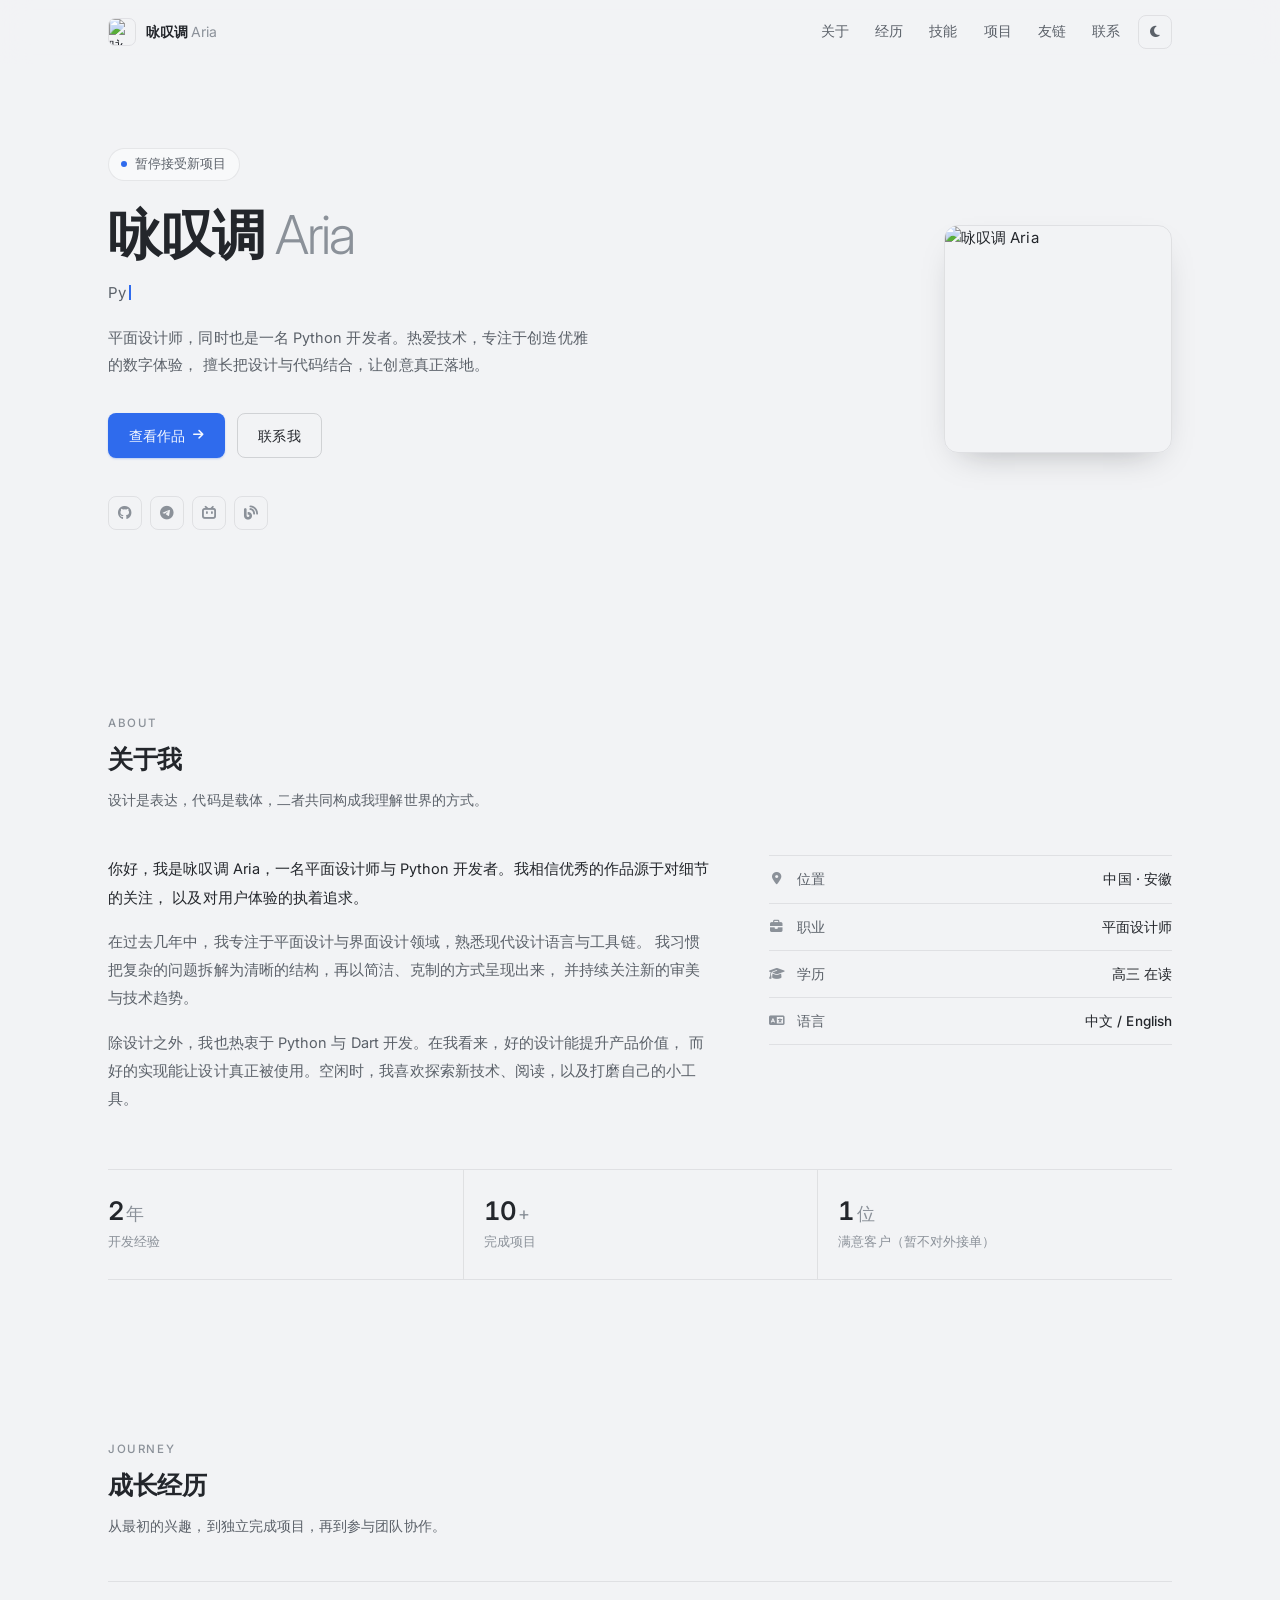
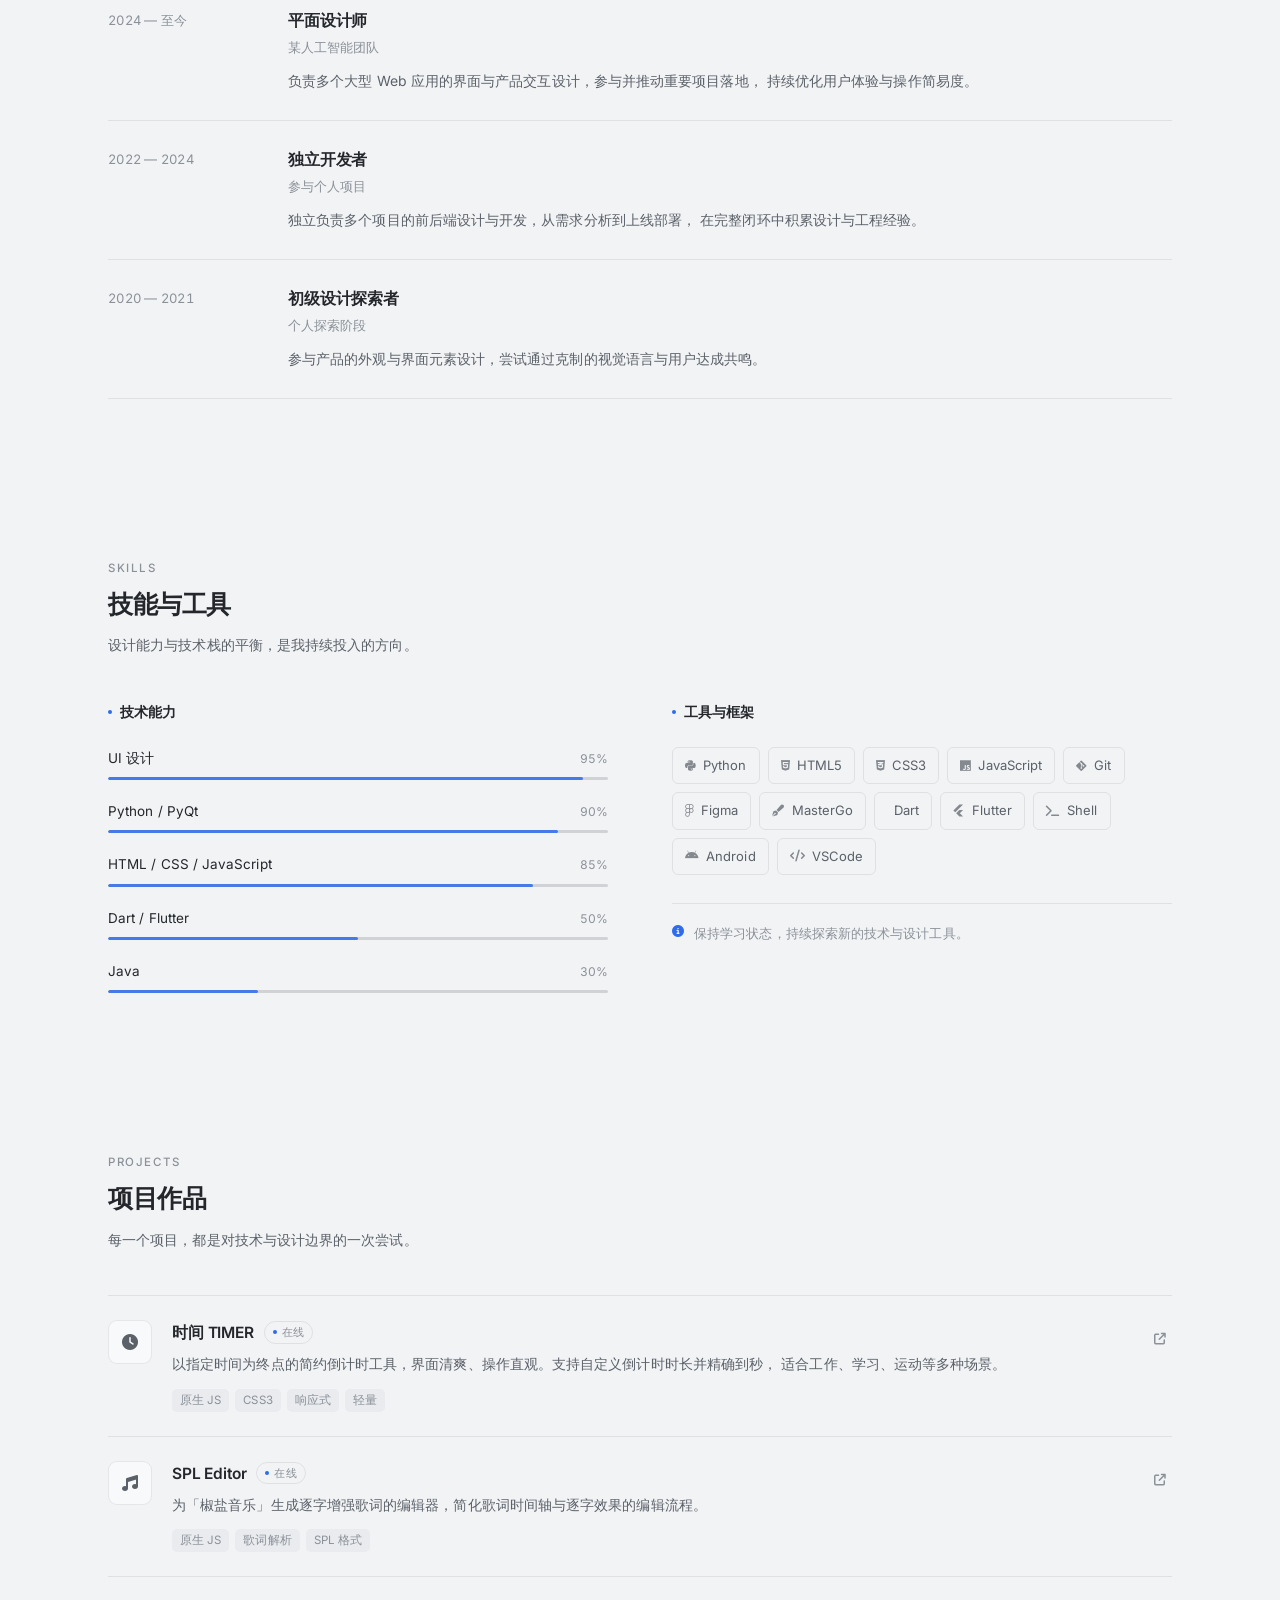
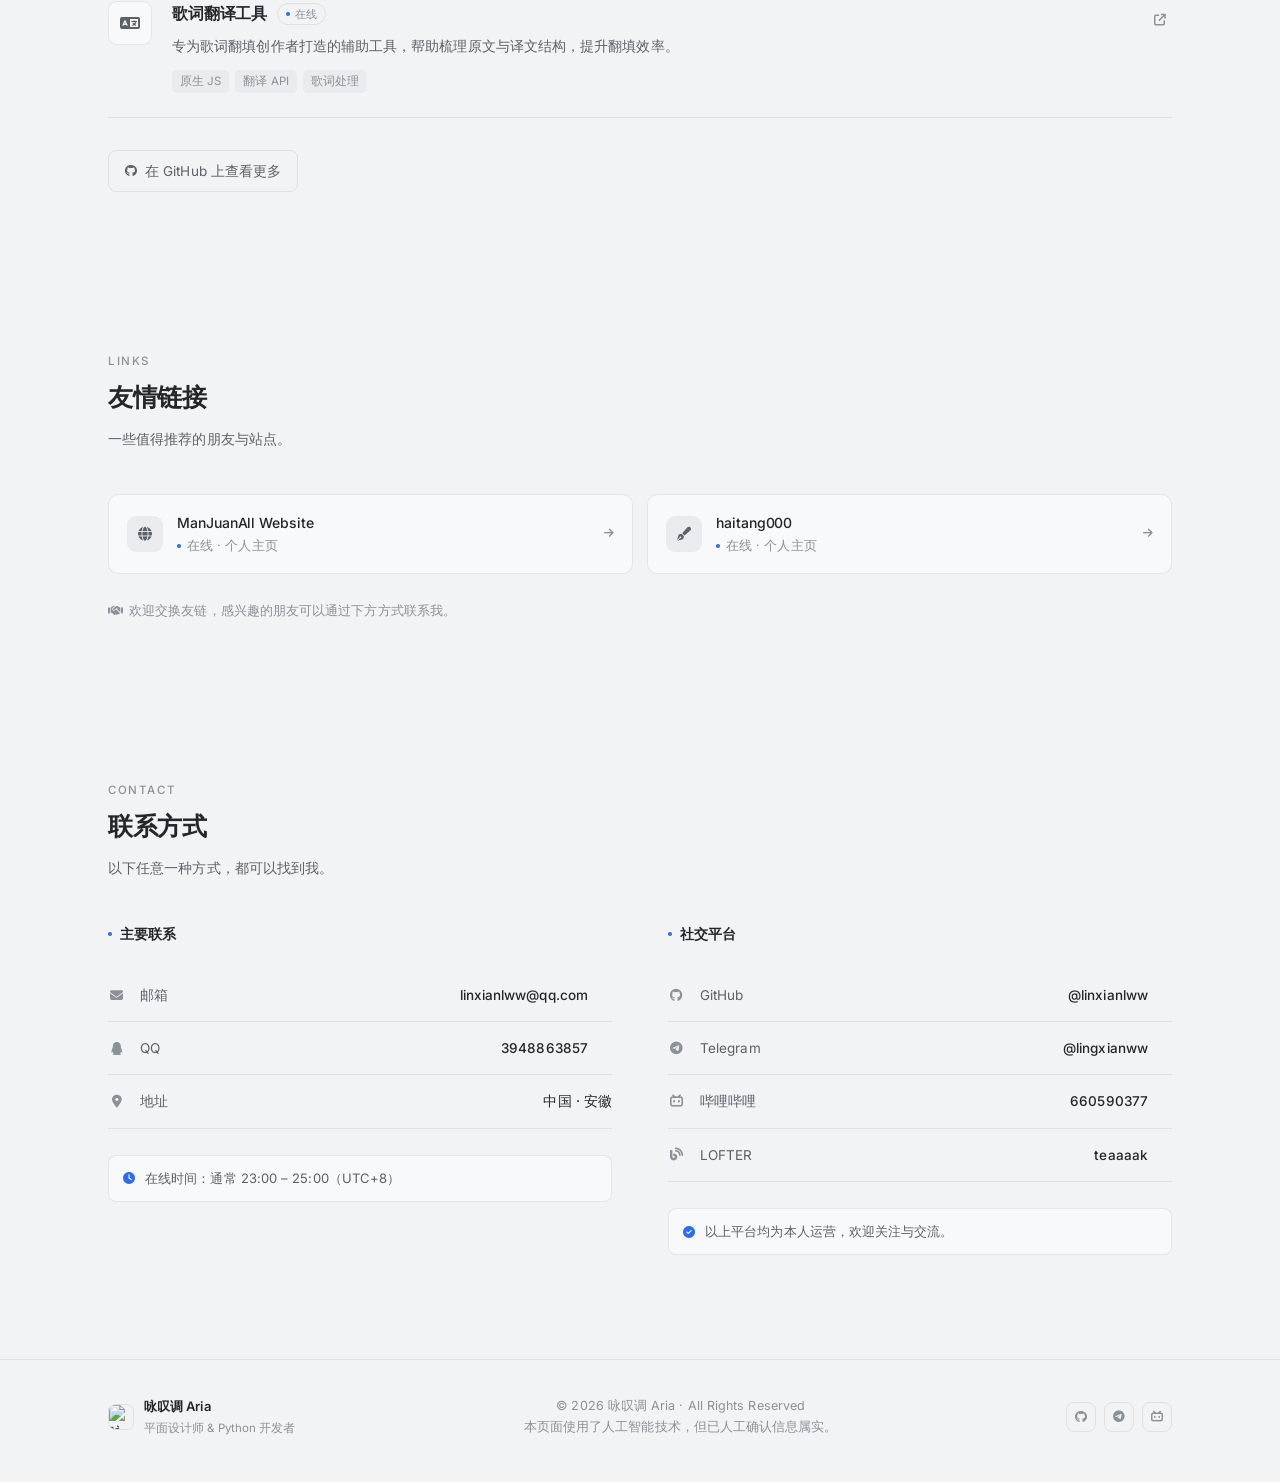
==== commit 37c070aa: "Aura" ====
--- a/index.html
+++ b/index.html
@@ -1,2568 +1,1716 @@
 <!DOCTYPE html>
 <html lang="zh-CN">
 <head>
-    <meta charset="UTF-8" />
-    <meta name="viewport" content="width=device-width, initial-scale=1.0, maximum-scale=1.0, user-scalable=yes" />
-    <title>咏叹调 Aria · 个人主页</title>
-    <script src="https://cdn.tailwindcss.com">
-    </script>
-    <script>
-        tailwind.config = {
-            darkMode: 'class',
-            theme: {
-                extend: {
-                    colors: {
-                        'harmony-blue': '#007DFF',
-                        'harmony-blue-light': '#4CA6FF',
-                        'harmony-blue-dark': '#0050D0',
-                        'harmony-purple': '#7B61FF',
-                        'harmony-pink': '#FF6B9D',
-                        'harmony-orange': '#FF9F4D',
-                        'harmony-teal': '#00C4B4',
-                        'light-bg': '#F4F5FA',
-                        'light-card': '#FFFFFF',
-                        'light-text': '#1A1A1A',
-                        'light-subtext': '#6B7280',
-                        'dark-bg': '#0A0B0F',
-                        'dark-card': '#1A1B23',
-                        'dark-card-hover': '#232530',
-                        'dark-text': '#FFFFFF',
-                        'dark-subtext': '#9CA3AF',
-                    },
-                    fontFamily: {
-                        'sans': ['Inter', 'Poppins', 'system-ui', 'sans-serif'],
-                    },
-                    borderRadius: {
-                        'xl': '1rem',
-                        '2xl': '1.5rem',
-                        '3xl': '2rem',
-                        '4xl': '2.5rem',
-                    },
-                    animation: {
-                        'float': 'float 6s ease-in-out infinite',
-                        'float-delayed': 'float 6s ease-in-out 2s infinite',
-                        'pulse-slow': 'pulse 4s cubic-bezier(0.4, 0, 0.6, 1) infinite',
-                        'gradient': 'gradient 8s ease infinite',
-                        'fade-in-up': 'fadeInUp 0.8s ease-out forwards',
-                        'fade-in': 'fadeIn 1s ease-out forwards',
-                        'scale-in': 'scaleIn 0.5s ease-out forwards',
-                        'spin-slow': 'spin 20s linear infinite',
-                        'bounce-slow': 'bounce 3s ease-in-out infinite',
-                    },
-                }
-            }
+<meta charset="UTF-8" />
+<meta name="viewport" content="width=device-width, initial-scale=1, viewport-fit=cover" />
+<title>咏叹调 Aria · 平面设计师 / Python 开发者</title>
+<meta name="description" content="咏叹调 Aria 的个人主页 —— 平面设计师，Python 开发者。" />
+<script>
+  (function () {
+    try {
+      var saved = localStorage.getItem('theme');
+      var prefersDark = window.matchMedia && window.matchMedia('(prefers-color-scheme: dark)').matches;
+      if (saved === 'dark' || (!saved && prefersDark)) {
+        document.documentElement.classList.add('dark');
+      }
+    } catch (e) {}
+  })();
+</script>
+<link rel="preconnect" href="https://fonts.googleapis.com" />
+<link rel="preconnect" href="https://fonts.gstatic.com" crossorigin />
+<link href="https://fonts.googleapis.com/css2?family=Inter:wght@300;400;500;600;700&display=swap" rel="stylesheet" />
+<link rel="stylesheet" href="https://cdnjs.cloudflare.com/ajax/libs/font-awesome/6.4.0/css/all.min.css" />
+<style>
+  /* ============================================================
+     1. 设计令牌
+     ============================================================ */
+  :root {
+    --bg:            #f2f3f5;
+    --surface:       #f8f9fa;
+    --surface-2:     #e9ebee;
+
+    --text:          #23262b;
+    --text-2:        #5b6169;
+    --text-3:        #8b9199;
+
+    --line:          rgba(35, 38, 43, 0.09);
+    --line-strong:   rgba(35, 38, 43, 0.16);
+
+    --accent:        #2f6bed;
+    --accent-soft:   rgba(47, 107, 237, 0.09);
+
+    --glass:         rgba(242, 243, 245, 0.78);
+
+    --shadow-sm:     0 1px 2px rgba(23, 26, 31, 0.05);
+    --shadow-md:     0 2px 10px rgba(23, 26, 31, 0.06), 0 1px 2px rgba(23, 26, 31, 0.04);
+    --shadow-lg:     0 14px 34px -18px rgba(23, 26, 31, 0.35);
+
+    --ease:          cubic-bezier(0.22, 1, 0.36, 1);
+    color-scheme:    light;
+  }
+
+  html.dark {
+    --bg:            #16181b;
+    --surface:       #1c1f23;
+    --surface-2:     #23262b;
+
+    --text:          #e7e8ea;
+    --text-2:        #a1a6ad;
+    --text-3:        #737980;
+
+    --line:          rgba(255, 255, 255, 0.08);
+    --line-strong:   rgba(255, 255, 255, 0.16);
+
+    --accent:        #6d9bff;
+    --accent-soft:   rgba(109, 155, 255, 0.13);
+
+    --glass:         rgba(22, 24, 27, 0.78);
+
+    --shadow-sm:     0 1px 2px rgba(0, 0, 0, 0.28);
+    --shadow-md:     0 2px 12px rgba(0, 0, 0, 0.34);
+    --shadow-lg:     0 16px 38px -18px rgba(0, 0, 0, 0.72);
+
+    color-scheme:    dark;
+  }
+
+  /* ============================================================
+     2. 基础
+     ============================================================ */
+  *, *::before, *::after { box-sizing: border-box; }
+
+  html {
+    scroll-behavior: smooth;
+    scroll-padding-top: 88px;
+    -webkit-text-size-adjust: 100%;
+  }
+
+  body {
+    margin: 0;
+    background-color: var(--bg);
+    color: var(--text);
+    font-family: 'Inter', -apple-system, BlinkMacSystemFont, 'Segoe UI',
+                 'PingFang SC', 'Hiragino Sans GB', 'Microsoft YaHei', sans-serif;
+    font-size: 15px;
+    line-height: 1.65;
+    letter-spacing: 0.005em;
+    overflow-x: hidden;
+    -webkit-font-smoothing: antialiased;
+    -moz-osx-font-smoothing: grayscale;
+    transition: background-color 0.35s ease, color 0.35s ease;
+  }
+
+  h1, h2, h3, h4, p, ul, li { margin: 0; padding: 0; }
+  ul { list-style: none; }
+  a { color: inherit; text-decoration: none; }
+  img { display: block; max-width: 100%; }
+  button { font: inherit; }
+
+  ::selection { background: var(--accent-soft); color: var(--text); }
+
+  .container {
+    width: 100%;
+    max-width: 1120px;
+    margin: 0 auto;
+    padding: 0 28px;
+  }
+
+  /* ============================================================
+     3. 顶部导航
+     ============================================================ */
+  .site-header {
+    position: fixed;
+    top: 0; left: 0; right: 0;
+    z-index: 60;
+    height: 64px;
+    display: flex;
+    align-items: center;
+    background: var(--glass);
+    -webkit-backdrop-filter: saturate(170%) blur(14px);
+    backdrop-filter: saturate(170%) blur(14px);
+    border-bottom: 1px solid transparent;
+    transition: border-color 0.3s ease, background-color 0.35s ease;
+  }
+  .site-header.scrolled { border-bottom-color: var(--line); }
+
+  .header-inner {
+    display: flex;
+    align-items: center;
+    gap: 18px;
+    width: 100%;
+  }
+
+  .brand {
+    display: inline-flex;
+    align-items: center;
+    gap: 10px;
+    margin-right: auto;
+    transition: opacity 0.2s ease;
+  }
+  .brand:hover { opacity: 0.78; }
+  .brand img {
+    width: 28px; height: 28px;
+    border-radius: 7px;
+    object-fit: cover;
+    border: 1px solid var(--line);
+  }
+  .brand-name {
+    font-size: 14px;
+    font-weight: 600;
+    letter-spacing: -0.01em;
+    white-space: nowrap;
+  }
+  .brand-dim { color: var(--text-3); font-weight: 400; }
+
+  .nav { display: none; align-items: center; gap: 26px; }
+  .nav a {
+    font-size: 13.5px;
+    color: var(--text-2);
+    transition: color 0.2s ease;
+  }
+  .nav a:hover { color: var(--text); }
+
+  .header-actions { display: flex; align-items: center; gap: 8px; }
+
+  .icon-btn {
+    width: 34px; height: 34px;
+    display: inline-flex;
+    align-items: center;
+    justify-content: center;
+    border-radius: 8px;
+    border: 1px solid var(--line);
+    background: transparent;
+    color: var(--text-2);
+    font-size: 13px;
+    cursor: pointer;
+    transition: color 0.2s ease, background-color 0.2s ease, border-color 0.2s ease;
+  }
+  .icon-btn:hover {
+    color: var(--text);
+    background: var(--surface-2);
+    border-color: var(--line-strong);
+  }
+
+  /* 移动端下拉菜单 */
+  .mobile-nav {
+    position: fixed;
+    top: 64px; left: 0; right: 0;
+    z-index: 55;
+    padding: 6px 28px 18px;
+    background: var(--glass);
+    -webkit-backdrop-filter: saturate(170%) blur(14px);
+    backdrop-filter: saturate(170%) blur(14px);
+    border-bottom: 1px solid var(--line);
+    opacity: 0;
+    visibility: hidden;
+    transform: translateY(-8px);
+    transition: opacity 0.26s ease, transform 0.26s var(--ease), visibility 0.26s;
+  }
+  .mobile-nav.open {
+    opacity: 1;
+    visibility: visible;
+    transform: translateY(0);
+  }
+  .mobile-nav a {
+    display: block;
+    padding: 12px 0;
+    font-size: 14px;
+    color: var(--text-2);
+    border-top: 1px solid var(--line);
+    transition: color 0.2s ease;
+  }
+  .mobile-nav a:first-child { border-top: none; }
+  .mobile-nav a:hover { color: var(--text); }
+
+  /* ============================================================
+     4. Hero
+     ============================================================ */
+  .hero { padding: 148px 0 104px; }
+
+  .hero-grid {
+    display: grid;
+    grid-template-columns: minmax(0, 1fr) auto;
+    gap: 72px;
+    align-items: center;
+  }
+
+  .status {
+    display: inline-flex;
+    align-items: center;
+    gap: 8px;
+    padding: 5px 12px;
+    font-size: 12.5px;
+    color: var(--text-2);
+    background: var(--surface);
+    border: 1px solid var(--line);
+    border-radius: 999px;
+  }
+  .status-dot {
+    width: 6px; height: 6px;
+    border-radius: 50%;
+    background: var(--accent);
+    animation: softPulse 2.6s ease-in-out infinite;
+  }
+
+  .hero-title {
+    margin-top: 24px;
+    font-size: clamp(2.25rem, 5.2vw, 3.35rem);
+    font-weight: 600;
+    line-height: 1.12;
+    letter-spacing: -0.035em;
+  }
+  .hero-title-dim { color: var(--text-3); font-weight: 300; }
+
+  .hero-role {
+    margin-top: 16px;
+    font-size: 15px;
+    color: var(--text-2);
+    min-height: 25px;
+  }
+  .caret {
+    display: inline-block;
+    width: 1.5px;
+    height: 1em;
+    margin-left: 3px;
+    vertical-align: -0.13em;
+    background: var(--accent);
+    animation: caretBlink 1.1s steps(1) infinite;
+  }
+
+  .hero-intro {
+    margin-top: 18px;
+    max-width: 480px;
+    font-size: 14.5px;
+    line-height: 1.9;
+    color: var(--text-2);
+  }
+
+  .hero-actions {
+    display: flex;
+    flex-wrap: wrap;
+    gap: 12px;
+    margin-top: 34px;
+  }
+
+  .btn {
+    display: inline-flex;
+    align-items: center;
+    gap: 8px;
+    padding: 10px 20px;
+    font-size: 14px;
+    font-weight: 500;
+    border-radius: 8px;
+    border: 1px solid transparent;
+    cursor: pointer;
+    transition: all 0.24s ease;
+  }
+  .btn i { font-size: 12px; transition: transform 0.24s ease; }
+  .btn-primary {
+    background: var(--accent);
+    color: #f6f9ff;
+    box-shadow: 0 1px 2px rgba(47, 107, 237, 0.28);
+  }
+  .btn-primary:hover {
+    filter: brightness(1.07);
+    box-shadow: 0 6px 18px -6px rgba(47, 107, 237, 0.5);
+  }
+  .btn-primary:hover i { transform: translateX(2px); }
+  .btn-ghost {
+    background: transparent;
+    color: var(--text);
+    border-color: var(--line-strong);
+  }
+  .btn-ghost:hover { background: var(--surface); border-color: var(--text-3); }
+
+  .hero-socials {
+    display: flex;
+    gap: 8px;
+    margin-top: 38px;
+  }
+  .social-link {
+    width: 34px; height: 34px;
+    display: inline-flex;
+    align-items: center;
+    justify-content: center;
+    border: 1px solid var(--line);
+    border-radius: 8px;
+    color: var(--text-3);
+    font-size: 14px;
+    transition: all 0.22s ease;
+  }
+  .social-link:hover {
+    color: var(--accent);
+    border-color: var(--accent-soft);
+    background: var(--accent-soft);
+  }
+
+  .hero-portrait img {
+    width: 228px; height: 228px;
+    object-fit: cover;
+    border-radius: 14px;
+    border: 1px solid var(--line);
+    box-shadow: var(--shadow-lg);
+  }
+
+  /* ============================================================
+     5. 区块通用
+     ============================================================ */
+  .section { padding: 80px 0; }
+
+  .section-head { margin-bottom: 44px; }
+  .eyebrow {
+    display: block;
+    font-size: 11.5px;
+    font-weight: 500;
+    letter-spacing: 0.14em;
+    text-transform: uppercase;
+    color: var(--text-3);
+  }
+  .section-title {
+    margin-top: 10px;
+    font-size: 1.55rem;
+    font-weight: 600;
+    letter-spacing: -0.02em;
+    line-height: 1.35;
+  }
+  .section-sub {
+    margin-top: 12px;
+    max-width: 560px;
+    font-size: 14px;
+    color: var(--text-2);
+  }
+
+  /* ============================================================
+     6. 关于
+     ============================================================ */
+  .about-grid {
+    display: grid;
+    grid-template-columns: minmax(0, 1.5fr) minmax(0, 1fr);
+    gap: 56px;
+  }
+
+  .about-text p {
+    font-size: 14.5px;
+    line-height: 1.95;
+    color: var(--text-2);
+    margin-bottom: 16px;
+  }
+  .about-text p:last-child { margin-bottom: 0; }
+  .about-text p.lead { color: var(--text); }
+
+  .meta-list li {
+    display: flex;
+    align-items: center;
+    gap: 12px;
+    padding: 12px 0;
+    border-bottom: 1px solid var(--line);
+  }
+  .meta-list li:first-child { border-top: 1px solid var(--line); }
+  .meta-list i {
+    width: 16px;
+    text-align: center;
+    font-size: 12.5px;
+    color: var(--text-3);
+  }
+  .meta-k { font-size: 13.5px; color: var(--text-2); }
+  .meta-v {
+    margin-left: auto;
+    font-size: 13.5px;
+    font-weight: 500;
+    color: var(--text);
+    text-align: right;
+  }
+
+  .stats {
+    display: grid;
+    grid-template-columns: repeat(3, 1fr);
+    margin-top: 56px;
+    border-top: 1px solid var(--line);
+    border-bottom: 1px solid var(--line);
+  }
+  .stat {
+    padding: 26px 20px;
+    border-left: 1px solid var(--line);
+  }
+  .stat:first-child { border-left: none; padding-left: 0; }
+  .stat-value {
+    font-size: 1.6rem;
+    font-weight: 600;
+    letter-spacing: -0.025em;
+    font-variant-numeric: tabular-nums;
+    line-height: 1.2;
+  }
+  .stat-value .suffix {
+    margin-left: 2px;
+    font-size: 0.72em;
+    font-weight: 400;
+    color: var(--text-3);
+  }
+  .stat-label {
+    margin-top: 5px;
+    font-size: 12.5px;
+    color: var(--text-3);
+  }
+
+  /* ============================================================
+     7. 经历
+     ============================================================ */
+  .timeline { border-top: 1px solid var(--line); }
+
+  .tl-item {
+    display: grid;
+    grid-template-columns: 148px minmax(0, 1fr);
+    gap: 32px;
+    padding: 26px 0;
+    border-bottom: 1px solid var(--line);
+  }
+  .tl-year {
+    padding-top: 2px;
+    font-size: 13px;
+    color: var(--text-3);
+    font-variant-numeric: tabular-nums;
+    letter-spacing: 0.02em;
+  }
+  .tl-role {
+    font-size: 15.5px;
+    font-weight: 600;
+    letter-spacing: -0.01em;
+  }
+  .tl-org {
+    margin-top: 3px;
+    font-size: 13px;
+    color: var(--text-3);
+  }
+  .tl-desc {
+    margin-top: 10px;
+    font-size: 14px;
+    line-height: 1.85;
+    color: var(--text-2);
+  }
+
+  /* ============================================================
+     8. 技能
+     ============================================================ */
+  .skills-grid {
+    display: grid;
+    grid-template-columns: minmax(0, 1fr) minmax(0, 1fr);
+    gap: 64px;
+  }
+
+  .sub-head {
+    display: flex;
+    align-items: center;
+    gap: 8px;
+    margin-bottom: 24px;
+    font-size: 13.5px;
+    font-weight: 600;
+    color: var(--text);
+  }
+  .sub-head::before {
+    content: '';
+    width: 4px; height: 4px;
+    border-radius: 50%;
+    background: var(--accent);
+  }
+
+  .skill { margin-bottom: 20px; }
+  .skill:last-child { margin-bottom: 0; }
+  .skill-top {
+    display: flex;
+    justify-content: space-between;
+    align-items: baseline;
+    margin-bottom: 8px;
+  }
+  .skill-name { font-size: 13.5px; color: var(--text); }
+  .skill-pct {
+    font-size: 12px;
+    color: var(--text-3);
+    font-variant-numeric: tabular-nums;
+  }
+  .skill-track {
+    height: 3px;
+    border-radius: 2px;
+    background: var(--line-strong);
+    overflow: hidden;
+  }
+  .skill-fill {
+    width: 0;
+    height: 100%;
+    border-radius: 2px;
+    background: var(--accent);
+    opacity: 0.85;
+    transition: width 1.1s var(--ease);
+  }
+
+  .chips {
+    display: flex;
+    flex-wrap: wrap;
+    gap: 8px;
+  }
+  .chip {
+    display: inline-flex;
+    align-items: center;
+    gap: 7px;
+    padding: 7px 12px;
+    font-size: 13px;
+    color: var(--text-2);
+    border: 1px solid var(--line);
+    border-radius: 6px;
+    transition: all 0.2s ease;
+  }
+  .chip i { font-size: 12px; opacity: 0.72; }
+  .chip:hover {
+    color: var(--text);
+    border-color: var(--line-strong);
+    background: var(--surface);
+  }
+
+  .note {
+    display: flex;
+    align-items: flex-start;
+    gap: 10px;
+    margin-top: 28px;
+    padding-top: 18px;
+    border-top: 1px solid var(--line);
+    font-size: 13px;
+    color: var(--text-3);
+    line-height: 1.7;
+  }
+  .note i { margin-top: 3px; font-size: 12px; color: var(--accent); }
+
+  /* ============================================================
+     9. 项目
+     ============================================================ */
+  .project-list { border-top: 1px solid var(--line); }
+
+  .project-row {
+    display: grid;
+    grid-template-columns: 44px minmax(0, 1fr) 18px;
+    gap: 20px;
+    align-items: start;
+    padding: 24px 0;
+    border-bottom: 1px solid var(--line);
+    transition: opacity 0.2s ease;
+  }
+
+  .project-icon {
+    width: 44px; height: 44px;
+    display: flex;
+    align-items: center;
+    justify-content: center;
+    border: 1px solid var(--line);
+    border-radius: 9px;
+    background: var(--surface);
+    color: var(--text-2);
+    font-size: 16px;
+    transition: all 0.25s ease;
+  }
+  .project-row:hover .project-icon {
+    color: var(--accent);
+    border-color: var(--accent-soft);
+    background: var(--accent-soft);
+  }
+
+  .project-head {
+    display: flex;
+    align-items: center;
+    flex-wrap: wrap;
+    gap: 10px;
+  }
+  .project-title {
+    font-size: 15.5px;
+    font-weight: 600;
+    letter-spacing: -0.01em;
+    transition: color 0.2s ease;
+  }
+  .project-row:hover .project-title { color: var(--accent); }
+
+  .pill {
+    display: inline-flex;
+    align-items: center;
+    gap: 5px;
+    padding: 1px 8px;
+    font-size: 11px;
+    color: var(--text-3);
+    border: 1px solid var(--line);
+    border-radius: 999px;
+  }
+  .pill .dot {
+    width: 4px; height: 4px;
+    border-radius: 50%;
+    background: var(--accent);
+  }
+
+  .project-desc {
+    margin-top: 7px;
+    font-size: 13.5px;
+    line-height: 1.8;
+    color: var(--text-2);
+  }
+
+  .project-tags {
+    display: flex;
+    flex-wrap: wrap;
+    gap: 6px;
+    margin-top: 12px;
+  }
+  .project-tags span {
+    padding: 2px 8px;
+    font-size: 11.5px;
+    color: var(--text-3);
+    background: var(--surface-2);
+    border-radius: 5px;
+  }
+
+  .project-go {
+    margin-top: 13px;
+    font-size: 12px;
+    color: var(--text-3);
+    transition: color 0.25s ease, transform 0.25s ease;
+  }
+  .project-row:hover .project-go {
+    color: var(--accent);
+    transform: translate(2px, -2px);
+  }
+
+  .more-link {
+    display: inline-flex;
+    align-items: center;
+    gap: 8px;
+    margin-top: 32px;
+    padding: 9px 16px;
+    font-size: 13.5px;
+    color: var(--text-2);
+    border: 1px solid var(--line);
+    border-radius: 8px;
+    transition: all 0.22s ease;
+  }
+  .more-link i { font-size: 12px; }
+  .more-link:hover {
+    color: var(--text);
+    border-color: var(--line-strong);
+    background: var(--surface);
+  }
+
+  /* ============================================================
+     10. 友链
+     ============================================================ */
+  .friend-grid {
+    display: grid;
+    grid-template-columns: repeat(2, minmax(0, 1fr));
+    gap: 14px;
+  }
+
+  .friend {
+    display: flex;
+    align-items: center;
+    gap: 14px;
+    padding: 16px 18px;
+    background: var(--surface);
+    border: 1px solid var(--line);
+    border-radius: 10px;
+    transition: all 0.26s ease;
+  }
+  .friend:hover {
+    border-color: var(--line-strong);
+    box-shadow: var(--shadow-md);
+    transform: translateY(-2px);
+  }
+  .friend-icon {
+    flex-shrink: 0;
+    width: 36px; height: 36px;
+    display: flex;
+    align-items: center;
+    justify-content: center;
+    border-radius: 9px;
+    background: var(--surface-2);
+    color: var(--text-2);
+    font-size: 14px;
+    transition: color 0.26s ease;
+  }
+  .friend:hover .friend-icon { color: var(--accent); }
+  .friend-name {
+    font-size: 14px;
+    font-weight: 500;
+    letter-spacing: -0.005em;
+  }
+  .friend-desc {
+    display: flex;
+    align-items: center;
+    gap: 6px;
+    margin-top: 2px;
+    font-size: 12.5px;
+    color: var(--text-3);
+  }
+  .friend-desc .dot {
+    width: 4px; height: 4px;
+    border-radius: 50%;
+    background: var(--accent);
+    flex-shrink: 0;
+  }
+  .friend-go {
+    margin-left: auto;
+    font-size: 11px;
+    color: var(--text-3);
+    transition: color 0.26s ease, transform 0.26s ease;
+  }
+  .friend:hover .friend-go {
+    color: var(--accent);
+    transform: translateX(2px);
+  }
+
+  .friend-note {
+    margin-top: 26px;
+    font-size: 13px;
+    color: var(--text-3);
+  }
+  .friend-note i { margin-right: 6px; color: var(--text-3); font-size: 12px; }
+
+  /* ============================================================
+     11. 联系
+     ============================================================ */
+  .contact-grid {
+    display: grid;
+    grid-template-columns: minmax(0, 1fr) minmax(0, 1fr);
+    gap: 56px;
+  }
+
+  .contact-row {
+    display: flex;
+    align-items: center;
+    gap: 14px;
+    padding: 15px 0;
+    border-bottom: 1px solid var(--line);
+  }
+  .contact-row:first-child { border-top: 1px solid var(--line); }
+  .contact-row i.ico {
+    width: 18px;
+    text-align: center;
+    font-size: 13px;
+    color: var(--text-3);
+    transition: color 0.2s ease;
+  }
+  .contact-row:hover i.ico { color: var(--accent); }
+  .contact-k { font-size: 13.5px; color: var(--text-2); }
+  .contact-v {
+    margin-left: auto;
+    font-size: 13.5px;
+    font-weight: 500;
+    color: var(--text);
+  }
+  .contact-row i.go {
+    font-size: 10px;
+    color: var(--text-3);
+    opacity: 0;
+    transform: translate(-3px, 3px);
+    transition: all 0.24s ease;
+  }
+  .contact-row:hover i.go { opacity: 1; transform: translate(0, 0); color: var(--accent); }
+
+  .contact-note {
+    display: flex;
+    align-items: center;
+    gap: 10px;
+    margin-top: 26px;
+    padding: 12px 14px;
+    font-size: 13px;
+    color: var(--text-2);
+    background: var(--surface);
+    border: 1px solid var(--line);
+    border-radius: 8px;
+  }
+  .contact-note i { font-size: 12px; color: var(--accent); }
+
+  /* ============================================================
+     12. 页脚
+     ============================================================ */
+  .site-footer {
+    margin-top: 24px;
+    padding: 36px 0 44px;
+    border-top: 1px solid var(--line);
+  }
+  .footer-inner {
+    display: flex;
+    align-items: center;
+    justify-content: space-between;
+    flex-wrap: wrap;
+    gap: 20px;
+  }
+  .footer-brand {
+    display: flex;
+    align-items: center;
+    gap: 10px;
+  }
+  .footer-brand img {
+    width: 26px; height: 26px;
+    border-radius: 7px;
+    object-fit: cover;
+    border: 1px solid var(--line);
+  }
+  .footer-name { font-size: 13px; font-weight: 600; }
+  .footer-role { font-size: 11.5px; color: var(--text-3); margin-top: 1px; }
+  .footer-text {
+    font-size: 12.5px;
+    color: var(--text-3);
+    text-align: center;
+  }
+  .footer-socials { display: flex; gap: 8px; }
+  .footer-socials .social-link { width: 30px; height: 30px; font-size: 12px; }
+
+  /* ============================================================
+     13. 入场动画
+     ============================================================ */
+  .reveal {
+    opacity: 0;
+    transform: translateY(14px);
+    transition: opacity 0.7s var(--ease), transform 0.7s var(--ease);
+    transition-delay: var(--delay, 0s);
+  }
+  .reveal.is-visible {
+    opacity: 1;
+    transform: none;
+  }
+
+  @keyframes softPulse {
+    0%, 100% { opacity: 1; transform: scale(1); }
+    50%      { opacity: 0.55; transform: scale(0.82); }
+  }
+  @keyframes caretBlink {
+    0%, 49%   { opacity: 1; }
+    50%, 100% { opacity: 0; }
+  }
+
+  /* ============================================================
+     14. 响应式
+     ============================================================ */
+  @media (min-width: 860px) {
+    .nav { display: flex; }
+    .nav-toggle { display: none; }
+  }
+
+  @media (max-width: 860px) {
+    .hero { padding: 120px 0 72px; }
+    .hero-grid {
+      grid-template-columns: minmax(0, 1fr);
+      gap: 34px;
+    }
+    .hero-portrait { order: -1; }
+    .hero-portrait img {
+      width: 84px; height: 84px;
+      border-radius: 11px;
+    }
+    .hero-intro { max-width: none; }
+
+    .about-grid { grid-template-columns: minmax(0, 1fr); gap: 38px; }
+    .skills-grid { grid-template-columns: minmax(0, 1fr); gap: 44px; }
+    .contact-grid { grid-template-columns: minmax(0, 1fr); gap: 44px; }
+    .friend-grid { grid-template-columns: minmax(0, 1fr); }
+  }
+
+  @media (max-width: 640px) {
+    .container { padding: 0 20px; }
+    .mobile-nav { padding-left: 20px; padding-right: 20px; }
+
+    .section { padding: 60px 0; }
+    .section-head { margin-bottom: 34px; }
+    .section-title { font-size: 1.35rem; }
+
+    .tl-item {
+      grid-template-columns: minmax(0, 1fr);
+      gap: 8px;
+      padding: 22px 0;
+    }
+    .tl-year { font-size: 12px; letter-spacing: 0.06em; }
+
+    .stats { margin-top: 44px; }
+    .stat { padding: 20px 12px; }
+    .stat-value { font-size: 1.3rem; }
+    .stat-label { font-size: 11.5px; }
+
+    .project-row {
+      grid-template-columns: 38px minmax(0, 1fr);
+      gap: 15px;
+      padding: 20px 0;
+    }
+    .project-icon { width: 38px; height: 38px; font-size: 14px; border-radius: 8px; }
+    .project-go { display: none; }
+    .project-title { font-size: 14.5px; }
+    .project-desc { font-size: 13px; }
+
+    .hero-actions .btn { padding: 9px 17px; font-size: 13.5px; }
+
+    .footer-inner { flex-direction: column; align-items: flex-start; gap: 18px; }
+    .footer-text { text-align: left; }
+  }
+
+  /* ============================================================
+     15. 动效偏好
+     ============================================================ */
+  @media (prefers-reduced-motion: reduce) {
+    html { scroll-behavior: auto; }
+    *, *::before, *::after {
+      animation-duration: 0.001ms !important;
+      animation-iteration-count: 1 !important;
+      transition-duration: 0.001ms !important;
+    }
+    .reveal { opacity: 1; transform: none; }
+  }
+</style>
+</head>
+<body>
+
+<!-- ============================================================
+     顶部导航
+     ============================================================ -->
+<header class="site-header" id="siteHeader">
+  <div class="container header-inner">
+    <a href="#home" class="brand">
+      <img src="http://q.qlogo.cn/headimg_dl?dst_uin=3948863857&spec=640&img_type=jpg" alt="咏叹调 Aria 头像" />
+      <span class="brand-name">咏叹调 <span class="brand-dim">Aria</span></span>
+    </a>
+
+    <nav class="nav">
+      <a href="#about">关于</a>
+      <a href="#experience">经历</a>
+      <a href="#skills">技能</a>
+      <a href="#projects">项目</a>
+      <a href="#friends">友链</a>
+      <a href="#contact">联系</a>
+    </nav>
+
+    <div class="header-actions">
+      <button class="icon-btn" id="themeToggle" aria-label="切换主题" type="button">
+        <i class="fas fa-moon"></i>
+      </button>
+      <button class="icon-btn nav-toggle" id="menuBtn" aria-label="打开菜单" aria-expanded="false" type="button">
+        <i class="fas fa-bars"></i>
+      </button>
+    </div>
+  </div>
+</header>
+
+<div class="mobile-nav" id="mobileNav">
+  <a href="#about">关于</a>
+  <a href="#experience">经历</a>
+  <a href="#skills">技能</a>
+  <a href="#projects">项目</a>
+  <a href="#friends">友链</a>
+  <a href="#contact">联系</a>
+</div>
+
+<main>
+
+  <!-- ============================================================
+       Hero
+       ============================================================ -->
+  <section class="hero" id="home">
+    <div class="container">
+      <div class="hero-grid">
+
+        <div class="hero-copy">
+          <div class="status reveal">
+            <span class="status-dot"></span>
+            暂停接受新项目
+          </div>
+
+          <h1 class="hero-title reveal" style="--delay:.05s">
+            咏叹调 <span class="hero-title-dim">Aria</span>
+          </h1>
+
+          <p class="hero-role reveal" style="--delay:.1s">
+            <span id="typedText">平面设计师</span><span class="caret"></span>
+          </p>
+
+          <p class="hero-intro reveal" style="--delay:.15s">
+            平面设计师，同时也是一名 Python 开发者。热爱技术，专注于创造优雅的数字体验，
+            擅长把设计与代码结合，让创意真正落地。
+          </p>
+
+          <div class="hero-actions reveal" style="--delay:.2s">
+            <a href="#projects" class="btn btn-primary">
+              查看作品
+              <i class="fas fa-arrow-right"></i>
+            </a>
+            <a href="#contact" class="btn btn-ghost">联系我</a>
+          </div>
+
+          <div class="hero-socials reveal" style="--delay:.25s">
+            <a class="social-link" href="https://github.com/linxianlww/" target="_blank" rel="noopener noreferrer" title="GitHub" aria-label="GitHub">
+              <i class="fab fa-github"></i>
+            </a>
+            <a class="social-link" href="https://t.me/lingxianww" target="_blank" rel="noopener noreferrer" title="Telegram" aria-label="Telegram">
+              <i class="fab fa-telegram-plane"></i>
+            </a>
+            <a class="social-link" href="https://space.bilibili.com/660590377" target="_blank" rel="noopener noreferrer" title="哔哩哔哩" aria-label="哔哩哔哩">
+              <i class="fab fa-bilibili"></i>
+            </a>
+            <a class="social-link" href="https://teaaaak.lofter.com/" target="_blank" rel="noopener noreferrer" title="LOFTER" aria-label="LOFTER">
+              <i class="fas fa-blog"></i>
+            </a>
+          </div>
+        </div>
+
+        <div class="hero-portrait reveal" style="--delay:.1s">
+          <img src="http://q.qlogo.cn/headimg_dl?dst_uin=3948863857&spec=640&img_type=jpg" alt="咏叹调 Aria" />
+        </div>
+
+      </div>
+    </div>
+  </section>
+
+  <!-- ============================================================
+       关于
+       ============================================================ -->
+  <section class="section" id="about">
+    <div class="container">
+
+      <div class="section-head reveal">
+        <span class="eyebrow">About</span>
+        <h2 class="section-title">关于我</h2>
+        <p class="section-sub">设计是表达，代码是载体，二者共同构成我理解世界的方式。</p>
+      </div>
+
+      <div class="about-grid">
+
+        <div class="about-text reveal">
+          <p class="lead">
+            你好，我是咏叹调 Aria，一名平面设计师与 Python 开发者。我相信优秀的作品源于对细节的关注，
+            以及对用户体验的执着追求。
+          </p>
+          <p>
+            在过去几年中，我专注于平面设计与界面设计领域，熟悉现代设计语言与工具链。
+            我习惯把复杂的问题拆解为清晰的结构，再以简洁、克制的方式呈现出来，
+            并持续关注新的审美与技术趋势。
+          </p>
+          <p>
+            除设计之外，我也热衷于 Python 与 Dart 开发。在我看来，好的设计能提升产品价值，
+            而好的实现能让设计真正被使用。空闲时，我喜欢探索新技术、阅读，以及打磨自己的小工具。
+          </p>
+        </div>
+
+        <ul class="meta-list reveal" style="--delay:.08s">
+          <li>
+            <i class="fas fa-location-dot"></i>
+            <span class="meta-k">位置</span>
+            <span class="meta-v">中国 · 安徽</span>
+          </li>
+          <li>
+            <i class="fas fa-briefcase"></i>
+            <span class="meta-k">职业</span>
+            <span class="meta-v">平面设计师</span>
+          </li>
+          <li>
+            <i class="fas fa-graduation-cap"></i>
+            <span class="meta-k">学历</span>
+            <span class="meta-v">高三 在读</span>
+          </li>
+          <li>
+            <i class="fas fa-language"></i>
+            <span class="meta-k">语言</span>
+            <span class="meta-v">中文 / English</span>
+          </li>
+        </ul>
+
+      </div>
+
+      <div class="stats reveal" style="--delay:.12s">
+        <div class="stat">
+          <div class="stat-value"><span class="count" data-count="2">0</span><span class="suffix">年</span></div>
+          <div class="stat-label">开发经验</div>
+        </div>
+        <div class="stat">
+          <div class="stat-value"><span class="count" data-count="10">0</span><span class="suffix">+</span></div>
+          <div class="stat-label">完成项目</div>
+        </div>
+        <div class="stat">
+          <div class="stat-value"><span class="count" data-count="1">0</span><span class="suffix">位</span></div>
+          <div class="stat-label">满意客户（暂不对外接单）</div>
+        </div>
+      </div>
+
+    </div>
+  </section>
+
+  <!-- ============================================================
+       经历
+       ============================================================ -->
+  <section class="section" id="experience">
+    <div class="container">
+
+      <div class="section-head reveal">
+        <span class="eyebrow">Journey</span>
+        <h2 class="section-title">成长经历</h2>
+        <p class="section-sub">从最初的兴趣，到独立完成项目，再到参与团队协作。</p>
+      </div>
+
+      <div class="timeline">
+
+        <div class="tl-item reveal">
+          <div class="tl-year">2024 — 至今</div>
+          <div class="tl-body">
+            <div class="tl-role">平面设计师</div>
+            <div class="tl-org">某人工智能团队</div>
+            <p class="tl-desc">
+              负责多个大型 Web 应用的界面与产品交互设计，参与并推动重要项目落地，
+              持续优化用户体验与操作简易度。
+            </p>
+          </div>
+        </div>
+
+        <div class="tl-item reveal" style="--delay:.06s">
+          <div class="tl-year">2022 — 2024</div>
+          <div class="tl-body">
+            <div class="tl-role">独立开发者</div>
+            <div class="tl-org">参与个人项目</div>
+            <p class="tl-desc">
+              独立负责多个项目的前后端设计与开发，从需求分析到上线部署，
+              在完整闭环中积累设计与工程经验。
+            </p>
+          </div>
+        </div>
+
+        <div class="tl-item reveal" style="--delay:.12s">
+          <div class="tl-year">2020 — 2021</div>
+          <div class="tl-body">
+            <div class="tl-role">初级设计探索者</div>
+            <div class="tl-org">个人探索阶段</div>
+            <p class="tl-desc">
+              参与产品的外观与界面元素设计，尝试通过克制的视觉语言与用户达成共鸣。
+            </p>
+          </div>
+        </div>
+
+      </div>
+
+    </div>
+  </section>
+
+  <!-- ============================================================
+       技能
+       ============================================================ -->
+  <section class="section" id="skills">
+    <div class="container">
+
+      <div class="section-head reveal">
+        <span class="eyebrow">Skills</span>
+        <h2 class="section-title">技能与工具</h2>
+        <p class="section-sub">设计能力与技术栈的平衡，是我持续投入的方向。</p>
+      </div>
+
+      <div class="skills-grid">
+
+        <div class="reveal">
+          <h3 class="sub-head">技术能力</h3>
+
+          <div class="skill">
+            <div class="skill-top">
+              <span class="skill-name">UI 设计</span>
+              <span class="skill-pct">95%</span>
+            </div>
+            <div class="skill-track"><div class="skill-fill" data-width="95"></div></div>
+          </div>
+
+          <div class="skill">
+            <div class="skill-top">
+              <span class="skill-name">Python / PyQt</span>
+              <span class="skill-pct">90%</span>
+            </div>
+            <div class="skill-track"><div class="skill-fill" data-width="90"></div></div>
+          </div>
+
+          <div class="skill">
+            <div class="skill-top">
+              <span class="skill-name">HTML / CSS / JavaScript</span>
+              <span class="skill-pct">85%</span>
+            </div>
+            <div class="skill-track"><div class="skill-fill" data-width="85"></div></div>
+          </div>
+
+          <div class="skill">
+            <div class="skill-top">
+              <span class="skill-name">Dart / Flutter</span>
+              <span class="skill-pct">50%</span>
+            </div>
+            <div class="skill-track"><div class="skill-fill" data-width="50"></div></div>
+          </div>
+
+          <div class="skill">
+            <div class="skill-top">
+              <span class="skill-name">Java</span>
+              <span class="skill-pct">30%</span>
+            </div>
+            <div class="skill-track"><div class="skill-fill" data-width="30"></div></div>
+          </div>
+        </div>
+
+        <div class="reveal" style="--delay:.08s">
+          <h3 class="sub-head">工具与框架</h3>
+
+          <div class="chips">
+            <span class="chip"><i class="fab fa-python"></i>Python</span>
+            <span class="chip"><i class="fab fa-html5"></i>HTML5</span>
+            <span class="chip"><i class="fab fa-css3-alt"></i>CSS3</span>
+            <span class="chip"><i class="fab fa-js"></i>JavaScript</span>
+            <span class="chip"><i class="fab fa-git-alt"></i>Git</span>
+            <span class="chip"><i class="fab fa-figma"></i>Figma</span>
+            <span class="chip"><i class="fas fa-pen-fancy"></i>MasterGo</span>
+            <span class="chip"><i class="fab fa-dart"></i>Dart</span>
+            <span class="chip"><i class="fab fa-flutter"></i>Flutter</span>
+            <span class="chip"><i class="fas fa-terminal"></i>Shell</span>
+            <span class="chip"><i class="fab fa-android"></i>Android</span>
+            <span class="chip"><i class="fas fa-code"></i>VSCode</span>
+          </div>
+
+          <div class="note">
+            <i class="fas fa-circle-info"></i>
+            <span>保持学习状态，持续探索新的技术与设计工具。</span>
+          </div>
+        </div>
+
+      </div>
+
+    </div>
+  </section>
+
+  <!-- ============================================================
+       项目
+       ============================================================ -->
+  <section class="section" id="projects">
+    <div class="container">
+
+      <div class="section-head reveal">
+        <span class="eyebrow">Projects</span>
+        <h2 class="section-title">项目作品</h2>
+        <p class="section-sub">每一个项目，都是对技术与设计边界的一次尝试。</p>
+      </div>
+
+      <div class="project-list">
+
+        <a class="project-row reveal" href="https://linxianlww.github.io/timer" target="_blank" rel="noopener noreferrer">
+          <div class="project-icon"><i class="fas fa-clock"></i></div>
+          <div class="project-body">
+            <div class="project-head">
+              <span class="project-title">时间 TIMER</span>
+              <span class="pill"><span class="dot"></span>在线</span>
+            </div>
+            <p class="project-desc">
+              以指定时间为终点的简约倒计时工具，界面清爽、操作直观。支持自定义倒计时时长并精确到秒，
+              适合工作、学习、运动等多种场景。
+            </p>
+            <div class="project-tags">
+              <span>原生 JS</span>
+              <span>CSS3</span>
+              <span>响应式</span>
+              <span>轻量</span>
+            </div>
+          </div>
+          <i class="fas fa-arrow-up-right-from-square project-go"></i>
+        </a>
+
+        <a class="project-row reveal" href="https://linxianlww.github.io/spleditor" target="_blank" rel="noopener noreferrer" style="--delay:.06s">
+          <div class="project-icon"><i class="fas fa-music"></i></div>
+          <div class="project-body">
+            <div class="project-head">
+              <span class="project-title">SPL Editor</span>
+              <span class="pill"><span class="dot"></span>在线</span>
+            </div>
+            <p class="project-desc">
+              为「椒盐音乐」生成逐字增强歌词的编辑器，简化歌词时间轴与逐字效果的编辑流程。
+            </p>
+            <div class="project-tags">
+              <span>原生 JS</span>
+              <span>歌词解析</span>
+              <span>SPL 格式</span>
+            </div>
+          </div>
+          <i class="fas fa-arrow-up-right-from-square project-go"></i>
+        </a>
+
+        <a class="project-row reveal" href="https://linxianlww.github.io/lyric" target="_blank" rel="noopener noreferrer" style="--delay:.12s">
+          <div class="project-icon"><i class="fas fa-language"></i></div>
+          <div class="project-body">
+            <div class="project-head">
+              <span class="project-title">歌词翻译工具</span>
+              <span class="pill"><span class="dot"></span>在线</span>
+            </div>
+            <p class="project-desc">
+              专为歌词翻填创作者打造的辅助工具，帮助梳理原文与译文结构，提升翻填效率。
+            </p>
+            <div class="project-tags">
+              <span>原生 JS</span>
+              <span>翻译 API</span>
+              <span>歌词处理</span>
+            </div>
+          </div>
+          <i class="fas fa-arrow-up-right-from-square project-go"></i>
+        </a>
+
+      </div>
+
+      <a class="more-link reveal" href="https://github.com/linxianlww?tab=repositories" target="_blank" rel="noopener noreferrer">
+        <i class="fab fa-github"></i>
+        在 GitHub 上查看更多
+      </a>
+
+    </div>
+  </section>
+
+  <!-- ============================================================
+       友链
+       ============================================================ -->
+  <section class="section" id="friends">
+    <div class="container">
+
+      <div class="section-head reveal">
+        <span class="eyebrow">Links</span>
+        <h2 class="section-title">友情链接</h2>
+        <p class="section-sub">一些值得推荐的朋友与站点。</p>
+      </div>
+
+      <div class="friend-grid">
+
+        <a class="friend reveal" href="https://manjuanall.github.io" target="_blank" rel="noopener noreferrer">
+          <div class="friend-icon"><i class="fas fa-globe"></i></div>
+          <div>
+            <div class="friend-name">ManJuanAll Website</div>
+            <div class="friend-desc"><span class="dot"></span>在线 · 个人主页</div>
+          </div>
+          <i class="fas fa-arrow-right friend-go"></i>
+        </a>
+
+        <a class="friend reveal" href="https://www.haitang000.cn" target="_blank" rel="noopener noreferrer" style="--delay:.06s">
+          <div class="friend-icon"><i class="fas fa-pen-fancy"></i></div>
+          <div>
+            <div class="friend-name">haitang000</div>
+            <div class="friend-desc"><span class="dot"></span>在线 · 个人主页</div>
+          </div>
+          <i class="fas fa-arrow-right friend-go"></i>
+        </a>
+
+      </div>
+
+      <p class="friend-note reveal">
+        <i class="fas fa-handshake"></i>欢迎交换友链，感兴趣的朋友可以通过下方方式联系我。
+      </p>
+
+    </div>
+  </section>
+
+  <!-- ============================================================
+       联系
+       ============================================================ -->
+  <section class="section" id="contact">
+    <div class="container">
+
+      <div class="section-head reveal">
+        <span class="eyebrow">Contact</span>
+        <h2 class="section-title">联系方式</h2>
+        <p class="section-sub">以下任意一种方式，都可以找到我。</p>
+      </div>
+
+      <div class="contact-grid">
+
+        <div class="reveal">
+          <h3 class="sub-head">主要联系</h3>
+
+          <a class="contact-row" href="mailto:linxianlww@qq.com">
+            <i class="fas fa-envelope ico"></i>
+            <span class="contact-k">邮箱</span>
+            <span class="contact-v">linxianlww@qq.com</span>
+            <i class="fas fa-arrow-up-right-from-square go"></i>
+          </a>
+
+          <a class="contact-row" href="https://wpa.qq.com/msgrd?v=3&uin=3948863857&site=qq&menu=yes" target="_blank" rel="noopener noreferrer">
+            <i class="fab fa-qq ico"></i>
+            <span class="contact-k">QQ</span>
+            <span class="contact-v">3948863857</span>
+            <i class="fas fa-arrow-up-right-from-square go"></i>
+          </a>
+
+          <div class="contact-row">
+            <i class="fas fa-location-dot ico"></i>
+            <span class="contact-k">地址</span>
+            <span class="contact-v">中国 · 安徽</span>
+          </div>
+
+          <div class="contact-note">
+            <i class="fas fa-clock"></i>
+            在线时间：通常 23:00 – 25:00（UTC+8）
+          </div>
+        </div>
+
+        <div class="reveal" style="--delay:.08s">
+          <h3 class="sub-head">社交平台</h3>
+
+          <a class="contact-row" href="https://github.com/linxianlww/" target="_blank" rel="noopener noreferrer">
+            <i class="fab fa-github ico"></i>
+            <span class="contact-k">GitHub</span>
+            <span class="contact-v">@linxianlww</span>
+            <i class="fas fa-arrow-up-right-from-square go"></i>
+          </a>
+
+          <a class="contact-row" href="https://t.me/lingxianww" target="_blank" rel="noopener noreferrer">
+            <i class="fab fa-telegram-plane ico"></i>
+            <span class="contact-k">Telegram</span>
+            <span class="contact-v">@lingxianww</span>
+            <i class="fas fa-arrow-up-right-from-square go"></i>
+          </a>
+
+          <a class="contact-row" href="https://space.bilibili.com/660590377" target="_blank" rel="noopener noreferrer">
+            <i class="fab fa-bilibili ico"></i>
+            <span class="contact-k">哔哩哔哩</span>
+            <span class="contact-v">660590377</span>
+            <i class="fas fa-arrow-up-right-from-square go"></i>
+          </a>
+
+          <a class="contact-row" href="https://teaaaak.lofter.com/" target="_blank" rel="noopener noreferrer">
+            <i class="fas fa-blog ico"></i>
+            <span class="contact-k">LOFTER</span>
+            <span class="contact-v">teaaaak</span>
+            <i class="fas fa-arrow-up-right-from-square go"></i>
+          </a>
+
+          <div class="contact-note">
+            <i class="fas fa-circle-check"></i>
+            以上平台均为本人运营，欢迎关注与交流。
+          </div>
+        </div>
+
+      </div>
+
+    </div>
+  </section>
+
+</main>
+
+<!-- ============================================================
+     页脚
+     ============================================================ -->
+<footer class="site-footer">
+  <div class="container footer-inner">
+
+    <div class="footer-brand">
+      <img src="http://q.qlogo.cn/headimg_dl?dst_uin=3948863857&spec=640&img_type=jpg" alt="咏叹调 Aria" />
+      <div>
+        <div class="footer-name">咏叹调 Aria</div>
+        <div class="footer-role">平面设计师 &amp; Python 开发者</div>
+      </div>
+    </div>
+
+    <div class="footer-text">
+      © 2026 咏叹调 Aria · All Rights Reserved<br />
+      本页面使用了人工智能技术，但已人工确认信息属实。
+    </div>
+
+    <div class="footer-socials">
+      <a class="social-link" href="https://github.com/linxianlww/" target="_blank" rel="noopener noreferrer" title="GitHub" aria-label="GitHub">
+        <i class="fab fa-github"></i>
+      </a>
+      <a class="social-link" href="https://t.me/lingxianww" target="_blank" rel="noopener noreferrer" title="Telegram" aria-label="Telegram">
+        <i class="fab fa-telegram-plane"></i>
+      </a>
+      <a class="social-link" href="https://space.bilibili.com/660590377" target="_blank" rel="noopener noreferrer" title="哔哩哔哩" aria-label="哔哩哔哩">
+        <i class="fab fa-bilibili"></i>
+      </a>
+    </div>
+
+  </div>
+</footer>
+
+<script>
+(function () {
+  'use strict';
+
+  var root = document.documentElement;
+  var reduceMotion = window.matchMedia('(prefers-reduced-motion: reduce)').matches;
+
+  /* ---------------- 主题切换 ---------------- */
+  var themeToggle = document.getElementById('themeToggle');
+  var themeIcon = themeToggle ? themeToggle.querySelector('i') : null;
+
+  function syncThemeIcon() {
+    if (!themeIcon) return;
+    var isDark = root.classList.contains('dark');
+    themeIcon.className = isDark ? 'fas fa-sun' : 'fas fa-moon';
+  }
+  syncThemeIcon();
+
+  if (themeToggle) {
+    themeToggle.addEventListener('click', function () {
+      root.classList.toggle('dark');
+      try {
+        localStorage.setItem('theme', root.classList.contains('dark') ? 'dark' : 'light');
+      } catch (e) {}
+      syncThemeIcon();
+    });
+  }
+
+  /* ---------------- 顶栏描边 ---------------- */
+  var header = document.getElementById('siteHeader');
+  function onScroll() {
+    if (header) header.classList.toggle('scrolled', window.scrollY > 8);
+  }
+  window.addEventListener('scroll', onScroll, { passive: true });
+  onScroll();
+
+  /* ---------------- 移动端菜单 ---------------- */
+  var menuBtn = document.getElementById('menuBtn');
+  var mobileNav = document.getElementById('mobileNav');
+
+  function closeMenu() {
+    if (!mobileNav) return;
+    mobileNav.classList.remove('open');
+    if (menuBtn) menuBtn.setAttribute('aria-expanded', 'false');
+  }
+
+  if (menuBtn && mobileNav) {
+    menuBtn.addEventListener('click', function (e) {
+      e.stopPropagation();
+      var willOpen = !mobileNav.classList.contains('open');
+      mobileNav.classList.toggle('open', willOpen);
+      menuBtn.setAttribute('aria-expanded', willOpen ? 'true' : 'false');
+    });
+
+    mobileNav.querySelectorAll('a').forEach(function (a) {
+      a.addEventListener('click', closeMenu);
+    });
+
+    document.addEventListener('click', function (e) {
+      if (mobileNav.classList.contains('open') &&
+          !mobileNav.contains(e.target) &&
+          !menuBtn.contains(e.target)) {
+        closeMenu();
+      }
+    });
+
+    window.addEventListener('resize', function () {
+      if (window.innerWidth >= 860) closeMenu();
+    });
+  }
+
+  /* ---------------- 入场动画 ---------------- */
+  var revealEls = document.querySelectorAll('.reveal');
+
+  if ('IntersectionObserver' in window && !reduceMotion) {
+    var revealObserver = new IntersectionObserver(function (entries) {
+      entries.forEach(function (entry) {
+        if (entry.isIntersecting) {
+          entry.target.classList.add('is-visible');
+          revealObserver.unobserve(entry.target);
         }
-    </script>
-    <link href="https://fonts.googleapis.com/css2?family=Inter:wght@300;400;500;600;700;800;900&display=swap" rel="stylesheet" />
-    <link rel="stylesheet" href="https://cdnjs.cloudflare.com/ajax/libs/font-awesome/6.4.0/css/all.min.css" />
-    <style>
-        /* ===== 全局变量 ===== */
-        :root {
-            --bg-color: #F4F5FA;
-            --card-bg: #FFFFFF;
-            --text-color: #1A1A1A;
-            --subtext-color: #6B7280;
-            --border-color: rgba(0, 0, 0, 0.06);
-            --glass-bg: rgba(255, 255, 255, 0.7);
-            --shadow: 0 8px 32px rgba(0, 0, 0, 0.08);
-            --shadow-hover: 0 16px 48px rgba(0, 0, 0, 0.12);
+      });
+    }, { threshold: 0.12, rootMargin: '0px 0px -40px 0px' });
+
+    revealEls.forEach(function (el) { revealObserver.observe(el); });
+  } else {
+    revealEls.forEach(function (el) { el.classList.add('is-visible'); });
+  }
+
+  /* ---------------- 技能条 ---------------- */
+  var fills = document.querySelectorAll('.skill-fill');
+
+  if ('IntersectionObserver' in window) {
+    var fillObserver = new IntersectionObserver(function (entries) {
+      entries.forEach(function (entry) {
+        if (!entry.isIntersecting) return;
+        var el = entry.target;
+        var w = el.getAttribute('data-width') || '0';
+        if (reduceMotion) {
+          el.style.width = w + '%';
+        } else {
+          setTimeout(function () { el.style.width = w + '%'; }, 120);
         }
-
-        .dark {
-            --bg-color: #0A0B0F;
-            --card-bg: #1A1B23;
-            --text-color: #FFFFFF;
-            --subtext-color: #9CA3AF;
-            --border-color: rgba(255, 255, 255, 0.08);
-            --glass-bg: rgba(26, 27, 35, 0.7);
-            --shadow: 0 8px 32px rgba(0, 0, 0, 0.3);
-            --shadow-hover: 0 16px 48px rgba(0, 0, 0, 0.4);
-        }
-
-        /* ===== 基础重置 ===== */
-        * {
-            -webkit-font-smoothing: antialiased;
-            -moz-osx-font-smoothing: grayscale;
-            box-sizing: border-box;
-        }
-
-        body {
-            font-family: 'Inter', sans-serif;
-            background-color: var(--bg-color);
-            color: var(--text-color);
-            transition: background-color 0.5s ease, color 0.5s ease;
-            overflow-x: hidden;
-            width: 100%;
-            max-width: 100vw;
-        }
-
-        /* ===== 通用组件 ===== */
-        .glass {
-            background: var(--glass-bg);
-            backdrop-filter: blur(20px) saturate(180%);
-            -webkit-backdrop-filter: blur(20px) saturate(180%);
-            border: 1px solid var(--border-color);
-        }
-
-        .card {
-            background: var(--card-bg);
-            border-radius: 1.5rem;
-            box-shadow: var(--shadow);
-            transition: all 0.4s cubic-bezier(0.4, 0, 0.2, 1);
-            border: 1px solid var(--border-color);
-        }
-
-        .card:hover {
-            box-shadow: var(--shadow-hover);
-            transform: translateY(-4px);
-        }
-
-        .gradient-text {
-            background: linear-gradient(135deg, #007DFF 0%, #00C4B4 100%);
-            -webkit-background-clip: text;
-            -webkit-text-fill-color: transparent;
-            background-clip: text;
-            background-size: 200% 200%;
-            animation: gradient 8s ease infinite;
-        }
-
-        .gradient-bg {
-            background: linear-gradient(135deg, #007DFF 0%, #00C4B4 100%);
-            background-size: 200% 200%;
-            animation: gradient 8s ease infinite;
-        }
-
-        .blob {
-            position: absolute;
-            border-radius: 50%;
-            filter: blur(80px);
-            opacity: 0.3;
-            z-index: 0;
-        }
-
-        .nav-link {
-            position: relative;
-            transition: color 0.3s ease;
-        }
-
-        .nav-link::after {
-            content: '';
-            position: absolute;
-            bottom: -4px;
-            left: 50%;
-            width: 0;
-            height: 2px;
-            background: linear-gradient(90deg, #007DFF, #00C4B4);
-            transition: all 0.3s ease;
-            transform: translateX(-50%);
-            border-radius: 2px;
-        }
-
-        .nav-link:hover::after {
-            width: 100%;
-        }
-
-        .nav-link:hover {
-            color: #007DFF;
-        }
-
-        /* ===== 主题切换开关 ===== */
-        .theme-toggle {
-            width: 52px;
-            height: 26px;
-            background: var(--card-bg);
-            border-radius: 13px;
-            position: relative;
-            cursor: pointer;
-            border: 1px solid var(--border-color);
-            transition: all 0.3s ease;
-            flex-shrink: 0;
-        }
-
-        .theme-toggle-thumb {
-            width: 20px;
-            height: 20px;
-            background: linear-gradient(135deg, #007DFF, #00C4B4);
-            border-radius: 50%;
-            position: absolute;
-            top: 2px;
-            left: 2px;
-            transition: all 0.4s cubic-bezier(0.4, 0, 0.2, 1);
-            display: flex;
-            align-items: center;
-            justify-content: center;
-            color: white;
-            font-size: 9px;
-        }
-
-        .dark .theme-toggle-thumb {
-            left: 28px;
-            background: linear-gradient(135deg, #007DFF, #00C4B4);
-        }
-
-        /* ===== 技能条 ===== */
-        .skill-bar {
-            height: 8px;
-            background: var(--border-color);
-            border-radius: 4px;
-            overflow: hidden;
-            position: relative;
-        }
-
-        .skill-progress {
-            height: 100%;
-            border-radius: 4px;
-            background: linear-gradient(90deg, #007DFF, #00C4B4);
-            transition: width 1.5s cubic-bezier(0.4, 0, 0.2, 1);
-            position: relative;
-        }
-
-        .skill-progress::after {
-            content: '';
-            position: absolute;
-            top: 0;
-            left: 0;
-            right: 0;
-            bottom: 0;
-            background: linear-gradient(90deg, transparent, rgba(255, 255, 255, 0.4), transparent);
-            animation: shimmer 2s infinite;
-        }
-
-        /* ===== 项目卡片悬停遮罩 ===== */
-        .project-card {
-            position: relative;
-            overflow: hidden;
-        }
-
-        .project-card .overlay {
-            position: absolute;
-            inset: 0;
-            background: linear-gradient(135deg, rgba(0, 125, 255, 0.9), rgba(0, 196, 180, 0.9));
-            opacity: 0;
-            transition: opacity 0.4s ease;
-            display: flex;
-            align-items: center;
-            justify-content: center;
-        }
-
-        .project-card:hover .overlay {
-            opacity: 1;
-        }
-
-        /* ===== 滚动进度条 ===== */
-        .scroll-indicator {
-            position: fixed;
-            top: 0;
-            left: 0;
-            height: 3px;
-            background: linear-gradient(90deg, #007DFF, #00C4B4);
-            z-index: 1000;
-            transition: width 0.1s ease;
-        }
-
-        /* ===== 滚动显示动画 ===== */
-        .reveal {
-            opacity: 0;
-            transform: translateY(40px);
-            transition: all 0.8s cubic-bezier(0.4, 0, 0.2, 1);
-        }
-
-        .reveal.active {
-            opacity: 1;
-            transform: translateY(0);
-        }
-
-        .stagger-item {
-            opacity: 0;
-            transform: translateY(30px);
-            transition: all 0.6s cubic-bezier(0.4, 0, 0.2, 1);
-        }
-
-        .stagger-item.active {
-            opacity: 1;
-            transform: translateY(0);
-        }
-
-        /* ===== 浮动图标 ===== */
-        .floating-icon {
-            animation: float 6s ease-in-out infinite;
-        }
-
-        .floating-icon-delayed {
-            animation: float 6s ease-in-out 2s infinite;
-        }
-
-        /* ===== 背景装饰 ===== */
-        .orb {
-            position: absolute;
-            border-radius: 50%;
-            filter: blur(60px);
-            opacity: 0.15;
-            pointer-events: none;
-        }
-
-        .grid-pattern {
-            background-image:
-                linear-gradient(rgba(0, 125, 255, 0.03) 1px, transparent 1px),
-                linear-gradient(90deg, rgba(0, 125, 255, 0.03) 1px, transparent 1px);
-            background-size: 40px 40px;
-        }
-
-        .dark .grid-pattern {
-            background-image:
-                linear-gradient(rgba(255, 255, 255, 0.03) 1px, transparent 1px),
-                linear-gradient(90deg, rgba(255, 255, 255, 0.03) 1px, transparent 1px);
-        }
-
-        .noise {
-            position: absolute;
-            inset: 0;
-            opacity: 0.02;
-            background-image: url("data:image/svg+xml,%3Csvg viewBox='0 0 200 200' xmlns='http://www.w3.org/2000/svg'%3E%3Cfilter id='noiseFilter'%3E%3CfeTurbulence type='fractalNoise' baseFrequency='0.65' numOctaves='3' stitchTiles='stitch'/%3E%3C/filter%3E%3Crect width='100%25' height='100%25' filter='url(%23noiseFilter)'/%3E%3C/svg%3E");
-            pointer-events: none;
-        }
-
-        /* ===== 按钮 ===== */
-        .btn-primary {
-            background: linear-gradient(135deg, #007DFF, #00C4B4);
-            color: white;
-            padding: 0.875rem 2rem;
-            border-radius: 1rem;
-            font-weight: 600;
-            transition: all 0.3s ease;
-            box-shadow: 0 4px 20px rgba(0, 125, 255, 0.3);
-            display: inline-flex;
-            align-items: center;
-            gap: 0.5rem;
-            border: none;
-            cursor: pointer;
-            font-size: 0.95rem;
-        }
-
-        .btn-primary:hover {
-            transform: translateY(-2px);
-            box-shadow: 0 8px 30px rgba(0, 125, 255, 0.4);
-        }
-
-        .btn-primary:active {
-            transform: translateY(0px);
-        }
-
-        .btn-secondary {
-            background: var(--card-bg);
-            color: var(--text-color);
-            padding: 0.875rem 2rem;
-            border-radius: 1rem;
-            font-weight: 600;
-            transition: all 0.3s ease;
-            border: 1px solid var(--border-color);
-            display: inline-flex;
-            align-items: center;
-            gap: 0.5rem;
-            cursor: pointer;
-            font-size: 0.95rem;
-        }
-
-        .btn-secondary:hover {
-            transform: translateY(-2px);
-            box-shadow: var(--shadow);
-        }
-
-        /* ===== 打字光标 ===== */
-        .typing-cursor::after {
-            content: '|';
-            animation: blink 1s infinite;
-            color: #007DFF;
-        }
-
-        /* ===== 标签 ===== */
-        .tag {
-            display: inline-flex;
-            align-items: center;
-            gap: 0.375rem;
-            padding: 0.375rem 0.875rem;
-            border-radius: 0.75rem;
-            font-size: 0.8125rem;
-            font-weight: 500;
-            background: var(--card-bg);
-            border: 1px solid var(--border-color);
-            transition: all 0.3s ease;
-        }
-
-        .tag:hover {
-            transform: translateY(-2px);
-            border-color: #007DFF;
-        }
-
-        .tag-online {
-            background: rgba(34, 197, 94, 0.12);
-            border-color: rgba(34, 197, 94, 0.25);
-            color: #22c55e;
-        }
-
-        .dark .tag-online {
-            background: rgba(34, 197, 94, 0.18);
-            border-color: rgba(34, 197, 94, 0.3);
-        }
-
-        /* ===== 时间线 ===== */
-        .timeline-line {
-            position: absolute;
-            left: 1.5rem;
-            top: 2.5rem;
-            bottom: 0;
-            width: 2px;
-            background: linear-gradient(180deg, #007DFF, #00C4B4, transparent);
-        }
-
-        .timeline-dot {
-            width: 12px;
-            height: 12px;
-            border-radius: 50%;
-            background: linear-gradient(135deg, #007DFF, #00C4B4);
-            position: absolute;
-            left: calc(1.5rem - 5px);
-            top: 0.5rem;
-            box-shadow: 0 0 0 4px var(--bg-color), 0 0 0 6px rgba(0, 125, 255, 0.2);
-        }
-
-        /* ===== 统计数字 ===== */
-        .stat-number {
-            font-size: 2.5rem;
-            font-weight: 800;
-            background: linear-gradient(135deg, #007DFF, #00C4B4);
-            -webkit-background-clip: text;
-            -webkit-text-fill-color: transparent;
-            background-clip: text;
-        }
-
-        /* ===== 头像环 ===== */
-        .avatar-ring {
-            background: linear-gradient(135deg, #007DFF, #00C4B4);
-            padding: 4px;
-            border-radius: 50%;
-            animation: gradient 8s ease infinite;
-            background-size: 200% 200%;
-        }
-
-        /* ===== 社交图标 ===== */
-        .social-icon {
-            width: 48px;
-            height: 48px;
-            border-radius: 14px;
-            display: flex;
-            align-items: center;
-            justify-content: center;
-            background: var(--card-bg);
-            border: 1px solid var(--border-color);
-            transition: all 0.3s ease;
-            cursor: pointer;
-            text-decoration: none;
-            color: var(--text-color);
-            flex-shrink: 0;
-        }
-
-        .social-icon:hover {
-            transform: translateY(-4px) scale(1.05);
-            background: linear-gradient(135deg, #007DFF, #00C4B4);
-            color: white !important;
-            border-color: transparent;
-        }
-
-        .social-icon:hover i {
-            color: white !important;
-        }
-
-        /* ===== 移动端菜单 ===== */
-        .mobile-menu {
-            position: fixed;
-            inset: 0;
-            background: var(--bg-color);
-            z-index: 100;
-            transform: translateX(100%);
-            transition: transform 0.4s cubic-bezier(0.4, 0, 0.2, 1);
-        }
-
-        .mobile-menu.open {
-            transform: translateX(0);
-        }
-
-        /* ===== 返回顶部 ===== */
-        .back-to-top {
-            position: fixed;
-            bottom: 5rem;
-            right: 1rem;
-            width: 44px;
-            height: 44px;
-            border-radius: 14px;
-            background: linear-gradient(135deg, #007DFF, #00C4B4);
-            color: white;
-            display: flex;
-            align-items: center;
-            justify-content: center;
-            cursor: pointer;
-            opacity: 0;
-            transform: translateY(20px);
-            transition: all 0.3s ease;
-            z-index: 50;
-            box-shadow: 0 4px 20px rgba(0, 125, 255, 0.3);
-            font-size: 1.1rem;
-            border: none;
-        }
-
-        .back-to-top.visible {
-            opacity: 1;
-            transform: translateY(0);
-        }
-
-        .back-to-top:hover {
-            transform: translateY(-4px);
-            box-shadow: 0 8px 30px rgba(0, 125, 255, 0.4);
-        }
-
-        @media (min-width: 768px) {
-            .back-to-top {
-                bottom: 2rem;
-                right: 2rem;
-                width: 48px;
-                height: 48px;
-                font-size: 1.25rem;
-            }
-        }
-
-        /* ===== 加载动画 ===== */
-        .loader {
-            position: fixed;
-            inset: 0;
-            background: var(--bg-color);
-            z-index: 9999;
-            display: flex;
-            align-items: center;
-            justify-content: center;
-            transition: opacity 0.5s ease, visibility 0.5s ease;
-        }
-
-        .loader.hidden {
-            opacity: 0;
-            visibility: hidden;
-        }
-
-        .loader-circle {
-            width: 60px;
-            height: 60px;
-            border-radius: 50%;
-            border: 3px solid var(--border-color);
-            border-top-color: #007DFF;
-            animation: spin 1s linear infinite;
-        }
-
-        /* ===== 友情链接卡片 ===== */
-        .friend-link-card {
-            transition: all 0.4s cubic-bezier(0.4, 0, 0.2, 1);
-            background: var(--card-bg);
-            border: 1px solid var(--border-color);
-            border-radius: 1.5rem;
-            padding: 1.25rem;
-            text-decoration: none;
-            display: flex;
-            align-items: center;
-            gap: 1rem;
-            box-shadow: var(--shadow);
-        }
-
-        .friend-link-card:hover {
-            transform: translateY(-6px) scale(1.01);
-            box-shadow: var(--shadow-hover);
-            border-color: #007DFF;
-        }
-
-        .friend-link-card .favicon {
-            width: 48px;
-            height: 48px;
-            border-radius: 14px;
-            flex-shrink: 0;
-            display: flex;
-            align-items: center;
-            justify-content: center;
-            font-size: 1.25rem;
-            background: linear-gradient(135deg, #007DFF, #00C4B4);
-            color: white;
-        }
-
-        /* ===== 联系输入（保留用于其他可能的地方，但联系部分已删除表单） ===== */
-        .contact-input {
-            background: var(--card-bg);
-            border: 1px solid var(--border-color);
-            border-radius: 1rem;
-            padding: 0.875rem 1.25rem;
-            color: var(--text-color);
-            transition: all 0.3s ease;
-            width: 100%;
-            font-size: 0.95rem;
-        }
-
-        .contact-input:focus {
-            outline: none;
-            border-color: #007DFF;
-            box-shadow: 0 0 0 4px rgba(0, 125, 255, 0.1);
-        }
-
-        /* ===== 状态点 ===== */
-        .status-dot {
-            display: inline-block;
-            width: 6px;
-            height: 6px;
-            border-radius: 50%;
-            background: #22c55e;
-            animation: pulse-dot 2s ease-in-out infinite;
-        }
-
-        @keyframes pulse-dot {
-            0%,
-            100% {
-                opacity: 1;
-                transform: scale(1);
-            }
-            50% {
-                opacity: 0.6;
-                transform: scale(0.85);
-            }
-        }
-
-        /* ===== 工具类 ===== */
-        .hover-lift {
-            transition: transform 0.3s ease;
-        }
-        .hover-lift:hover {
-            transform: translateY(-4px);
-        }
-        .text-subtext {
-            color: var(--subtext-color);
-        }
-        .border-custom {
-            border-color: var(--border-color);
-        }
-        .bg-card {
-            background: var(--card-bg);
-        }
-        .rotate-slow {
-            animation: rotate 30s linear infinite;
-        }
-        .section-title {
-            font-size: 2.5rem;
-            font-weight: 800;
-            margin-bottom: 1rem;
-        }
-
-        /* ===== 动画关键帧 ===== */
-        @keyframes float {
-            0%,
-            100% {
-                transform: translateY(0px);
-            }
-            50% {
-                transform: translateY(-20px);
-            }
-        }
-
-        @keyframes gradient {
-            0%,
-            100% {
-                background-position: 0% 50%;
-            }
-            50% {
-                background-position: 100% 50%;
-            }
-        }
-
-        @keyframes fadeInUp {
-            from {
-                opacity: 0;
-                transform: translateY(30px);
-            }
-            to {
-                opacity: 1;
-                transform: translateY(0);
-            }
-        }
-
-        @keyframes fadeIn {
-            from {
-                opacity: 0;
-            }
-            to {
-                opacity: 1;
-            }
-        }
-
-        @keyframes scaleIn {
-            from {
-                opacity: 0;
-                transform: scale(0.9);
-            }
-            to {
-                opacity: 1;
-                transform: scale(1);
-            }
-        }
-
-        @keyframes shimmer {
-            0% {
-                transform: translateX(-100%);
-            }
-            100% {
-                transform: translateX(100%);
-            }
-        }
-
-        @keyframes blink {
-            0%,
-            50% {
-                opacity: 1;
-            }
-            51%,
-            100% {
-                opacity: 0;
-            }
-        }
-
-        @keyframes rotate {
-            from {
-                transform: rotate(0deg);
-            }
-            to {
-                transform: rotate(360deg);
-            }
-        }
-
-        @keyframes spin {
-            to {
-                transform: rotate(360deg);
-            }
-        }
-
-        /* ============================================================ */
-        /* ★★★ 窄屏专项修复（< 480px）★★★                              */
-        /* ============================================================ */
-        @media (max-width: 480px) {
-
-            /* ----- 导航栏：极致紧凑 ----- */
-            nav .max-w-7xl {
-                padding-left: 0.75rem !important;
-                padding-right: 0.75rem !important;
-                gap: 0.5rem !important;
-            }
-
-            nav .max-w-7xl>a {
-                gap: 0.5rem !important;
-            }
-
-            nav .max-w-7xl>a img {
-                width: 1.75rem !important;
-                height: 1.75rem !important;
-            }
-
-            nav .max-w-7xl>a span {
-                font-size: 0.85rem !important;
-            }
-
-            nav .max-w-7xl .theme-toggle {
-                width: 44px !important;
-                height: 22px !important;
-            }
-
-            nav .max-w-7xl .theme-toggle-thumb {
-                width: 17px !important;
-                height: 17px !important;
-                font-size: 7px !important;
-            }
-
-            .dark nav .max-w-7xl .theme-toggle-thumb {
-                left: 23px !important;
-            }
-
-            nav .max-w-7xl .theme-toggle-thumb i {
-                font-size: 7px !important;
-            }
-
-            nav .max-w-7xl button {
-                width: 1.75rem !important;
-                height: 1.75rem !important;
-            }
-
-            nav .max-w-7xl button i {
-                font-size: 0.9rem !important;
-            }
-
-            /* ----- Hero：头像缩小，文字缩小 ----- */
-            #home .avatar-ring {
-                width: 200px !important;
-                height: 200px !important;
-            }
-
-            #home .avatar-ring .w-full {
-                border-width: 3px !important;
-            }
-
-            #home h1 {
-                font-size: 2.2rem !important;
-                line-height: 1.2 !important;
-            }
-
-            #home p.text-xl {
-                font-size: 1.1rem !important;
-            }
-
-            /* Hero 浮动装饰：隐藏或缩小 */
-            #home .floating-icon,
-            #home .floating-icon-delayed {
-                transform: scale(0.7) !important;
-            }
-
-            #home .floating-icon {
-                top: -0.5rem !important;
-                right: -0.5rem !important;
-            }
-
-            #home .floating-icon-delayed {
-                bottom: -0.5rem !important;
-                left: -0.5rem !important;
-            }
-
-            #home .absolute.top-1\/2 {
-                display: none !important;
-            }
-
-            /* Hero 底部滚动指示器 */
-            #home .absolute.bottom-8 {
-                display: none !important;
-            }
-
-            /* ----- 全局标题缩小 ----- */
-            .section-title {
-                font-size: 1.8rem !important;
-            }
-
-
-            /* ----- 时间线内边距调整 ----- */
-            .timeline-line {
-                left: 1rem !important;
-            }
-            .timeline-dot {
-                left: calc(1rem - 5px) !important;
-                width: 10px !important;
-                height: 10px !important;
-            }
-            .relative.pl-16 {
-                padding-left: 2.75rem !important;
-            }
-
-            /* ----- 技能标签网格 2列 -> 更紧凑 ----- */
-            #skills .grid.grid-cols-2 {
-                gap: 0.5rem !important;
-            }
-            #skills .tag {
-                padding: 0.25rem 0.6rem !important;
-                font-size: 0.7rem !important;
-                gap: 0.25rem !important;
-            }
-            #skills .tag i {
-                font-size: 0.75rem !important;
-            }
-
-
-            /* ----- 友情链接卡片 ----- */
-            .friend-link-card {
-                padding: 0.9rem !important;
-                gap: 0.75rem !important;
-                border-radius: 1rem !important;
-            }
-            .friend-link-card .favicon {
-                width: 40px !important;
-                height: 40px !important;
-                font-size: 1rem !important;
-                border-radius: 12px !important;
-            }
-            .friend-link-card .font-bold {
-                font-size: 0.85rem !important;
-            }
-            .friend-link-card .text-sm {
-                font-size: 0.7rem !important;
-            }
-
-            /* ----- 联系表单（已删除，保留样式适配） ----- */
-            #contact .card.p-8 {
-                padding: 1rem !important;
-            }
-            #contact .card.p-8 .lg\\:grid-cols-2 {
-                gap: 1.5rem !important;
-            }
-
-            /* ----- Footer ----- */
-            footer .flex-col.md\\:flex-row {
-                gap: 0.75rem !important;
-            }
-            footer .text-sm {
-                font-size: 0.7rem !important;
-            }
-            footer .social-icon {
-                width: 38px !important;
-                height: 38px !important;
-                border-radius: 12px !important;
-            }
-            footer .social-icon i {
-                font-size: 0.9rem !important;
-            }
-
-            /* ----- 统计数字 ----- */
-            .stat-number {
-                font-size: 1.8rem !important;
-            }
-
-            /* ----- 关于我 - 个人简介中的网格 ----- */
-            #about .grid.grid-cols-2 {
-                gap: 0.5rem !important;
-            }
-            #about .grid.grid-cols-2 .flex {
-                padding: 0.5rem !important;
-                gap: 0.5rem !important;
-            }
-            #about .grid.grid-cols-2 .flex i {
-                font-size: 0.9rem !important;
-            }
-            #about .grid.grid-cols-2 .flex .text-sm {
-                font-size: 0.7rem !important;
-            }
-
-            /* ----- 社交图标缩小 ----- */
-            .social-icon {
-                width: 40px !important;
-                height: 40px !important;
-                border-radius: 12px !important;
-            }
-            .social-icon i {
-                font-size: 0.9rem !important;
-            }
-
-            /* ----- 按钮缩小 ----- */
-            .btn-primary,
-            .btn-secondary {
-                padding: 0.6rem 1.25rem !important;
-                font-size: 0.85rem !important;
-                border-radius: 0.75rem !important;
-            }
-
-            /* ----- 标签缩小 ----- */
-            .tag {
-                padding: 0.2rem 0.6rem !important;
-                font-size: 0.7rem !important;
-            }
-            .tag i {
-                font-size: 0.7rem !important;
-            }
-
-            /* ----- 移动端菜单优化 ----- */
-            .mobile-menu .text-2xl {
-                font-size: 1.5rem !important;
-            }
-            .mobile-menu .gap-8 {
-                gap: 1.75rem !important;
-            }
-            .mobile-menu .absolute.top-6 {
-                top: 1.25rem !important;
-                right: 1.25rem !important;
-                width: 2.5rem !important;
-                height: 2.5rem !important;
-            }
-            .mobile-menu .absolute.top-6 i {
-                font-size: 1.1rem !important;
-            }
-
-            /* ----- 联系部分社交平台卡片窄屏适配 ----- */
-            #contact .grid.grid-cols-2 {
-                gap: 0.5rem !important;
-            }
-            #contact .friend-link-card {
-                padding: 0.75rem !important;
-                gap: 0.5rem !important;
-            }
-            #contact .friend-link-card .favicon {
-                width: 34px !important;
-                height: 34px !important;
-                font-size: 0.85rem !important;
-                border-radius: 10px !important;
-            }
-            #contact .friend-link-card .font-bold {
-                font-size: 0.75rem !important;
-            }
-            #contact .friend-link-card .text-xs {
-                font-size: 0.6rem !important;
-            }
-        }
-
-    </style>
-</head>
-<body class="min-h-screen relative">
-
-    <!-- 加载动画 -->
-    <div class="loader" id="loader">
-        <div class="loader-circle"></div>
-    </div>
-
-    <!-- 滚动进度条 -->
-    <div class="scroll-indicator" id="scrollIndicator" style="width: 0%"></div>
-
-    <!-- 背景装饰 -->
-    <div class="fixed inset-0 overflow-hidden pointer-events-none">
-        <div class="orb" style="width: 500px; height: 500px; background: #007DFF; top: -100px; left: -100px;"></div>
-        <div class="orb" style="width: 400px; height: 400px; background: #00C4B4; top: 30%; right: -100px;"></div>
-        <div class="orb" style="width: 350px; height: 350px; background: #007DFF; bottom: 10%; left: 20%;"></div>
-        <div class="orb" style="width: 300px; height: 300px; background: #00C4B4; top: 60%; right: 30%;"></div>
-    </div>
-
-    <div class="grid-pattern fixed inset-0 pointer-events-none"></div>
-    <div class="noise"></div>
-
-    <!-- ============================================================ -->
-    <!-- 导航栏 · 窄屏适配完善版                                      -->
-    <!-- ============================================================ -->
-    <nav class="fixed top-0 left-0 right-0 z-50 glass" style="border-bottom: 1px solid var(--border-color);">
-        <div class="max-w-7xl mx-auto px-3 sm:px-6 py-2.5 md:py-4 flex md:grid md:grid-cols-3 items-center justify-between md:justify-normal gap-1.5 md:gap-0">
-            <!-- 左列：Logo -->
-            <a href="#home" class="flex items-center gap-2 md:gap-3 flex-shrink-0 group">
-                <img src="http://q.qlogo.cn/headimg_dl?dst_uin=3948863857&spec=640&img_type=jpg" class="w-7 h-7 md:w-10 md:h-10 rounded-xl object-cover hover-lift" alt="logo" />
-                <span class="text-sm md:text-xl font-bold whitespace-nowrap" style="color: var(--text-color);">咏叹调 Aria</span>
-            </a>
-
-            <!-- 中列：导航链接（桌面端居中） -->
-            <div class="hidden md:flex justify-center gap-8">
-                <a href="#home" class="nav-link text-sm font-medium" style="color: var(--text-color);">首页</a>
-                <a href="#about" class="nav-link text-sm font-medium" style="color: var(--text-color);">关于</a>
-                <a href="#skills" class="nav-link text-sm font-medium" style="color: var(--text-color);">技能</a>
-                <a href="#projects" class="nav-link text-sm font-medium" style="color: var(--text-color);">项目</a>
-                <a href="#friends" class="nav-link text-sm font-medium" style="color: var(--text-color);">友链</a>
-                <a href="#contact" class="nav-link text-sm font-medium" style="color: var(--text-color);">联系</a>
-            </div>
-
-            <!-- 右列：主题切换 + 菜单按钮 -->
-            <div class="flex items-center justify-end gap-1.5 md:gap-4 flex-shrink-0">
-                <div class="theme-toggle" id="themeToggle" role="button" aria-label="切换主题">
-                    <div class="theme-toggle-thumb">
-                        <i class="fas fa-sun" id="themeIcon"></i>
-                    </div>
-                </div>
-                <button class="md:hidden w-7 h-7 md:w-10 md:h-10 rounded-xl glass flex items-center justify-center flex-shrink-0" id="menuBtn" aria-label="菜单">
-                    <i class="fas fa-bars" style="color: var(--text-color);"></i>
-                </button>
-            </div>
-        </div>
-    </nav>
-
-    <!-- 移动端菜单 -->
-    <div class="mobile-menu md:hidden" id="mobileMenu">
-        <div class="flex flex-col items-center justify-center h-full gap-8 px-6">
-            <a href="#home" class="text-2xl font-bold nav-link" style="color: var(--text-color);">首页</a>
-            <a href="#about" class="text-2xl font-bold nav-link" style="color: var(--text-color);">关于</a>
-            <a href="#skills" class="text-2xl font-bold nav-link" style="color: var(--text-color);">技能</a>
-            <a href="#projects" class="text-2xl font-bold nav-link" style="color: var(--text-color);">项目</a>
-            <a href="#friends" class="text-2xl font-bold nav-link" style="color: var(--text-color);">友链</a>
-            <a href="#contact" class="text-2xl font-bold nav-link" style="color: var(--text-color);">联系</a>
-            <button class="absolute top-5 right-5 w-10 h-10 rounded-xl glass flex items-center justify-center" id="closeMenuBtn" aria-label="关闭菜单">
-                <i class="fas fa-times text-xl" style="color: var(--text-color);"></i>
-            </button>
-        </div>
-    </div>
-
-    <!-- ============================================================ -->
-    <!-- Hero Section                                                 -->
-    <!-- ============================================================ -->
-    <section id="home" class="min-h-screen flex items-center justify-center relative pt-20 pb-12 px-4 sm:px-6">
-        <div class="max-w-7xl mx-auto w-full">
-            <div class="grid lg:grid-cols-2 gap-8 lg:gap-12 items-center">
-                <div class="space-y-6 sm:space-y-8 reveal">
-                    <div class="inline-flex items-center gap-2 px-3 py-1.5 rounded-full glass">
-                        <span class="w-2 h-2 rounded-full bg-yellow-500 animate-pulse"></span>
-                        <span class="text-xs sm:text-sm font-medium" style="color: var(--subtext-color);">暂停接受新项目</span>
-                    </div>
-
-                    <h1 class="text-4xl sm:text-5xl lg:text-7xl font-extrabold leading-tight">
-                        你好，我是<br />
-                        <span class="gradient-text">咏叹调 Aria</span>
-                    </h1>
-
-                    <p class="text-lg sm:text-xl lg:text-2xl text-subtext max-w-xl leading-relaxed">
-                        一名<span class="font-semibold typing-cursor" id="typingText" style="color: var(--text-color);"> Python 开发者</span>
-                    </p>
-
-                    <p class="text-sm sm:text-base text-subtext max-w-lg leading-relaxed">
-                        热爱技术，专注于创造优雅的数字体验。擅长 Python 开发与 UI 设计，致力于将创意转化为现实。
-                    </p>
-
-                    <div class="flex flex-wrap gap-3 sm:gap-4">
-                        <a href="#projects" class="btn-primary">
-                            <i class="fas fa-rocket"></i>
-                            查看作品
-                        </a>
-                        <a href="#contact" class="btn-secondary">
-                            <i class="fas fa-paper-plane"></i>
-                            联系我
-                        </a>
-                    </div>
-
-                    <div class="flex gap-2 sm:gap-3 pt-3 sm:pt-4 flex-wrap">
-                        <a href="https://github.com/linxianlww/" target="_blank" rel="noopener noreferrer" class="social-icon" title="GitHub">
-                            <i class="fab fa-github text-lg"></i>
-                        </a>
-                        <a href="https://t.me/lingxianww" target="_blank" rel="noopener noreferrer" class="social-icon" title="Telegram">
-                            <i class="fab fa-telegram-plane text-lg"></i>
-                        </a>
-                        <a href="https://space.bilibili.com/660590377" target="_blank" rel="noopener noreferrer" class="social-icon" title="哔哩哔哩">
-                            <i class="fab fa-bilibili text-lg"></i>
-                        </a>
-                        <a href="https://teaaaak.lofter.com/" target="_blank" rel="noopener noreferrer" class="social-icon" title="LOFTER">
-                            <i class="fas fa-blog text-lg"></i>
-                        </a>
-                    </div>
-                </div>
-
-                <div class="flex justify-center reveal">
-                    <div class="relative">
-                        <div class="avatar-ring w-56 h-56 sm:w-72 sm:h-72 lg:w-96 lg:h-96">
-                            <div class="w-full h-full rounded-full bg-card flex items-center justify-center overflow-hidden" style="border: 4px solid var(--bg-color);">
-                                <img src="http://q.qlogo.cn/headimg_dl?dst_uin=3948863857&spec=640&img_type=jpg" class="w-full h-full object-cover" alt="avatar" />
-                            </div>
-                        </div>
-
-                        <!-- 浮动装饰（窄屏自动隐藏/缩小） -->
-                        <div class="absolute -top-4 -right-4 sm:-top-6 sm:-right-6 card p-3 sm:p-4 floating-icon" style="animation-delay: 0s;">
-                            <div class="flex items-center gap-2 sm:gap-3">
-                                <div class="w-8 h-8 sm:w-10 sm:h-10 rounded-xl gradient-bg flex items-center justify-center">
-                                    <i class="fas fa-code text-white text-sm sm:text-base"></i>
-                                </div>
-                                <div>
-                                    <div class="text-xs sm:text-sm font-bold" style="color: var(--text-color);">2+ 年</div>
-                                    <div class="text-[10px] sm:text-xs text-subtext">开发经验</div>
-                                </div>
-                            </div>
-                        </div>
-
-                        <div class="absolute -bottom-4 -left-4 sm:-bottom-6 sm:-left-6 card p-3 sm:p-4 floating-icon-delayed">
-                            <div class="flex items-center gap-2 sm:gap-3">
-                                <div class="w-8 h-8 sm:w-10 sm:h-10 rounded-xl flex items-center justify-center" style="background: linear-gradient(135deg, #007DFF, #00C4B4);">
-                                    <i class="fas fa-heart text-white text-sm sm:text-base"></i>
-                                </div>
-                                <div>
-                                    <div class="text-xs sm:text-sm font-bold" style="color: var(--text-color);">10+</div>
-                                    <div class="text-[10px] sm:text-xs text-subtext">完成项目</div>
-                                </div>
-                            </div>
-                        </div>
-
-                        <div class="absolute top-1/2 -right-8 sm:-right-12 card p-2 sm:p-3 floating-icon hidden sm:flex" style="animation-delay: 1s;">
-                            <div class="flex items-center gap-1 sm:gap-2">
-                                <i class="fas fa-star text-yellow-400 text-sm sm:text-base"></i>
-                                <span class="text-xs sm:text-sm font-bold" style="color: var(--text-color);">4.9</span>
-                            </div>
-                        </div>
-
-                        <div class="absolute inset-0 rounded-full border-2 border-dashed rotate-slow hidden sm:block" style="border-color: var(--border-color); top: -20px; left: -20px; right: -20px; bottom: -20px;"></div>
-                    </div>
-                </div>
-            </div>
-
-            <div class="absolute bottom-8 left-1/2 transform -translate-x-1/2 hidden md:block">
-                <div class="flex flex-col items-center gap-2">
-                    <span class="text-xs text-subtext">向下滚动</span>
-                    <div class="w-6 h-10 rounded-full border-2 flex items-start justify-center p-1" style="border-color: var(--border-color);">
-                        <div class="w-1 h-2 rounded-full bg-harmony-blue animate-bounce"></div>
-                    </div>
-                </div>
-            </div>
-        </div>
-    </section>
-
-<!-- ============================================================ -->
-<!-- 关于我 Section · 重新设计（更清晰、更易读）                  -->
-<!-- ============================================================ -->
-<section id="about" class="py-16 sm:py-24 px-4 sm:px-6 relative">
-    <div class="max-w-7xl mx-auto">
-
-        <!-- ===== 标题区域 ===== -->
-        <div class="text-center mb-12 sm:mb-16 reveal">
-            <span class="tag mb-3 sm:mb-4">
-                <i class="fas fa-user text-harmony-blue"></i>
-                关于我
-            </span>
-            <h2 class="section-title">了解 <span class="gradient-text">更多</span></h2>
-            <p class="text-subtext max-w-2xl mx-auto text-sm sm:text-base">探索我的旅程、热情和使命</p>
-        </div>
-
-        <!-- ===== 上半部分：个人简介 + 核心数据 ===== -->
-        <div class="grid lg:grid-cols-5 gap-6 mb-8">
-
-            <!-- 左侧：个人简介（占 3/5） -->
-            <div class="lg:col-span-3 card p-6 sm:p-8 reveal">
-                <div class="flex items-center gap-3 sm:gap-4 mb-4 sm:mb-6">
-                    <div class="w-12 h-12 sm:w-14 sm:h-14 rounded-2xl gradient-bg flex items-center justify-center flex-shrink-0">
-                        <i class="fas fa-user-tie text-white text-lg sm:text-xl"></i>
-                    </div>
-                    <div>
-                        <h3 class="text-xl sm:text-2xl font-bold" style="color: var(--text-color);">咏叹调 Aria</h3>
-                        <p class="text-subtext text-xs sm:text-sm">平面设计师 &amp; Python 开发者</p>
-                    </div>
-                </div>
-
-                <div class="space-y-3 text-sm sm:text-base leading-relaxed" style="color: var(--text-color);">
-                    <p>
-                        你好！我是咏叹调 Aria，一名充满热情的平面设计师与 Python 开发者。我相信优秀的作品源于对细节的关注和对用户体验的执着追求。
-                    </p>
-                    <p class="text-subtext">
-                        在过去的几年里，我专注于平面设计领域，精通现代设计语言框架和工具链。我热爱将复杂的问题转化为简洁、优雅的解决方案，并始终关注最新的审美趋势。
-                    </p>
-                    <p class="text-subtext">
-                        除了设计，我还热衷于 Python 及 Dart 开发，相信好的设计能够提升产品的整体价值。在空闲时间，我喜欢探索新技术和阅读。
-                    </p>
-                </div>
-
-                <!-- 个人信息小标签（位置、职业、学历、语言） -->
-                <div class="grid grid-cols-2 sm:grid-cols-4 gap-3 mt-6">
-                    <div class="flex items-center gap-2.5 p-3 rounded-xl" style="background: var(--bg-color);">
-                        <i class="fas fa-map-marker-alt text-harmony-blue text-sm"></i>
-                        <div>
-                            <div class="text-[10px] text-subtext">位置</div>
-                            <div class="text-xs font-semibold" style="color: var(--text-color);">中国 · 安徽</div>
-                        </div>
-                    </div>
-                    <div class="flex items-center gap-2.5 p-3 rounded-xl" style="background: var(--bg-color);">
-                        <i class="fas fa-briefcase text-harmony-blue text-sm"></i>
-                        <div>
-                            <div class="text-[10px] text-subtext">职业</div>
-                            <div class="text-xs font-semibold" style="color: var(--text-color);">平面设计师</div>
-                        </div>
-                    </div>
-                    <div class="flex items-center gap-2.5 p-3 rounded-xl" style="background: var(--bg-color);">
-                        <i class="fas fa-graduation-cap text-harmony-blue text-sm"></i>
-                        <div>
-                            <div class="text-[10px] text-subtext">学历</div>
-                            <div class="text-xs font-semibold" style="color: var(--text-color);">高三 在读</div>
-                        </div>
-                    </div>
-                    <div class="flex items-center gap-2.5 p-3 rounded-xl" style="background: var(--bg-color);">
-                        <i class="fas fa-language text-harmony-blue text-sm"></i>
-                        <div>
-                            <div class="text-[10px] text-subtext">语言</div>
-                            <div class="text-xs font-semibold" style="color: var(--text-color);">中文 / English</div>
-                        </div>
-                    </div>
-                </div>
-            </div>
-
-            <!-- 右侧：核心数据（占 2/5） -->
-            <div class="lg:col-span-2 flex flex-col gap-4">
-                <div class="card p-6 sm:p-8 flex-1 flex flex-col justify-center reveal">
-                    <div class="flex items-center justify-between mb-1">
-                        <span class="text-sm font-medium text-subtext">开发经验</span>
-                        <span class="stat-number text-3xl sm:text-4xl" data-target="2">0</span>
-                    </div>
-                    <div class="w-full h-1.5 rounded-full" style="background: var(--border-color);">
-                        <div class="h-full w-4/5 rounded-full gradient-bg"></div>
-                    </div>
-                    <p class="text-xs text-subtext mt-2">持续成长中</p>
-                </div>
-
-                <div class="card p-6 sm:p-8 flex-1 flex flex-col justify-center reveal">
-                    <div class="flex items-center justify-between mb-1">
-                        <span class="text-sm font-medium text-subtext">完成项目</span>
-                        <span class="stat-number text-3xl sm:text-4xl" data-target="10">0</span>
-                    </div>
-                    <div class="w-full h-1.5 rounded-full" style="background: var(--border-color);">
-                        <div class="h-full w-3/4 rounded-full gradient-bg"></div>
-                    </div>
-                    <p class="text-xs text-subtext mt-2">涵盖多个领域</p>
-                </div>
-
-                <div class="card p-6 sm:p-8 flex-1 flex flex-col justify-center reveal">
-                    <div class="flex items-center justify-between mb-1">
-                        <span class="text-sm font-medium text-subtext">满意客户</span>
-                        <span class="stat-number text-3xl sm:text-4xl" data-target="1">0</span>
-                    </div>
-                    <div class="w-full h-1.5 rounded-full" style="background: var(--border-color);">
-                        <div class="h-full w-1/5 rounded-full gradient-bg"></div>
-                    </div>
-                    <p class="text-xs text-subtext mt-2">暂不准备对接客户</p>
-                </div>
-            </div>
-        </div>
-
-        <!-- ===== 下半部分：成长旅程（时间线） ===== -->
-        <div class="card p-6 sm:p-8 lg:p-10 reveal">
-            <div class="flex items-center gap-3 mb-6 sm:mb-8">
-                <div class="w-10 h-10 sm:w-12 sm:h-12 rounded-xl gradient-bg flex items-center justify-center flex-shrink-0">
-                    <i class="fas fa-road text-white text-sm sm:text-base"></i>
-                </div>
-                <h3 class="text-xl sm:text-2xl font-bold" style="color: var(--text-color);">我的成长旅程</h3>
-            </div>
-
-            <div class="relative space-y-6 sm:space-y-8 pl-6 sm:pl-8 border-l-2" style="border-color: var(--border-color);">
-
-                <!-- 时间线项目 1 -->
-                <div class="relative">
-                    <div class="absolute -left-[1.625rem] sm:-left-[1.875rem] top-1.5">
-                        <div class="w-5 h-5 sm:w-6 sm:h-6 rounded-full gradient-bg flex items-center justify-center shadow-lg shadow-harmony-blue/20">
-                            <i class="fas fa-check text-white text-[10px] sm:text-xs"></i>
-                        </div>
-                    </div>
-                    <div class="bg-card p-4 sm:p-6 rounded-xl" style="border: 1px solid var(--border-color);">
-                        <div class="flex flex-wrap items-center gap-2 mb-1.5">
-                            <span class="px-2.5 py-0.5 rounded-md text-xs font-bold text-white" style="background: linear-gradient(135deg, #007DFF, #00C4B4);">
-                                2024 – 至今
-                            </span>
-                            <span class="text-sm font-bold" style="color: var(--text-color);">平面设计师</span>
-                        </div>
-                        <p class="text-xs text-subtext mb-2">某人工智能团队</p>
-                        <p class="text-sm" style="color: var(--text-color);">
-                            负责多个大型 Web 应用的界面与产品交互设计，带领团队完成重要项目，优化用户体验与使用简易度。
-                        </p>
-                    </div>
-                </div>
-
-                <!-- 时间线项目 2 -->
-                <div class="relative">
-                    <div class="absolute -left-[1.625rem] sm:-left-[1.875rem] top-1.5">
-                        <div class="w-5 h-5 sm:w-6 sm:h-6 rounded-full gradient-bg flex items-center justify-center shadow-lg shadow-harmony-blue/20">
-                            <i class="fas fa-code text-white text-[10px] sm:text-xs"></i>
-                        </div>
-                    </div>
-                    <div class="bg-card p-4 sm:p-6 rounded-xl" style="border: 1px solid var(--border-color);">
-                        <div class="flex flex-wrap items-center gap-2 mb-1.5">
-                            <span class="px-2.5 py-0.5 rounded-md text-xs font-bold text-white" style="background: linear-gradient(135deg, #7B61FF, #FF6B9D);">
-                                2022 – 2024
-                            </span>
-                            <span class="text-sm font-bold" style="color: var(--text-color);">独立开发者</span>
-                        </div>
-                        <p class="text-xs text-subtext mb-2">参与个人项目</p>
-                        <p class="text-sm" style="color: var(--text-color);">
-                            独立负责多个项目的前后端设计与开发，从需求分析到上线部署，积累了丰富的设计与开发经验。
-                        </p>
-                    </div>
-                </div>
-
-                <!-- 时间线项目 3 -->
-                <div class="relative">
-                    <div class="absolute -left-[1.625rem] sm:-left-[1.875rem] top-1.5">
-                        <div class="w-5 h-5 sm:w-6 sm:h-6 rounded-full gradient-bg flex items-center justify-center shadow-lg shadow-harmony-blue/20">
-                            <i class="fas fa-paint-brush text-white text-[10px] sm:text-xs"></i>
-                        </div>
-                    </div>
-                    <div class="bg-card p-4 sm:p-6 rounded-xl" style="border: 1px solid var(--border-color);">
-                        <div class="flex flex-wrap items-center gap-2 mb-1.5">
-                            <span class="px-2.5 py-0.5 rounded-md text-xs font-bold text-white" style="background: linear-gradient(135deg, #FF9F4D, #FF6B9D);">
-                                2020 – 2021
-                            </span>
-                            <span class="text-sm font-bold" style="color: var(--text-color);">初级设计探索者</span>
-                        </div>
-                        <p class="text-xs text-subtext mb-2">个人探索阶段</p>
-                        <p class="text-sm" style="color: var(--text-color);">
-                            参与产品的外观及界面元素设计，致力于用极致的设计与用户达成共鸣。
-                        </p>
-                    </div>
-                </div>
-
-            </div>
-        </div>
-    </div>
-</section>
-    <!-- ============================================================ -->
-    <!-- 技能 Section                                                 -->
-    <!-- ============================================================ -->
-    <section id="skills" class="py-16 sm:py-24 px-4 sm:px-6 relative">
-        <div class="max-w-7xl mx-auto">
-            <div class="text-center mb-12 sm:mb-16 reveal">
-                <span class="tag mb-3 sm:mb-4">
-                    <i class="fas fa-laptop-code text-harmony-blue"></i>
-                    技能栈
-                </span>
-                <h2 class="section-title">我的 <span class="gradient-text">专长</span></h2>
-                <p class="text-subtext max-w-2xl mx-auto text-sm sm:text-base">技术能力与专业工具</p>
-            </div>
-
-            <div class="grid lg:grid-cols-2 gap-4 sm:gap-8">
-                <div class="card p-5 sm:p-8 reveal">
-                    <h3 class="text-lg sm:text-xl font-bold mb-4 sm:mb-6 flex items-center gap-3" style="color: var(--text-color);">
-                        <div class="w-8 h-8 sm:w-10 sm:h-10 rounded-xl gradient-bg flex items-center justify-center">
-                            <i class="fas fa-code text-white text-sm sm:text-base"></i>
-                        </div>
-                        技术技能
-                    </h3>
-
-                    <div class="space-y-4 sm:space-y-5">
-                        <div class="skill-item">
-                            <div class="flex justify-between mb-1.5 sm:mb-2">
-                                <span class="text-xs sm:text-sm font-semibold" style="color: var(--text-color);">UI Design</span>
-                                <span class="text-xs sm:text-sm text-subtext">95%</span>
-                            </div>
-                            <div class="skill-bar">
-                                <div class="skill-progress" style="width: 0%" data-width="95%"></div>
-                            </div>
-                        </div>
-
-                        <div class="skill-item">
-                            <div class="flex justify-between mb-1.5 sm:mb-2">
-                                <span class="text-xs sm:text-sm font-semibold" style="color: var(--text-color);">Python / PyQt</span>
-                                <span class="text-xs sm:text-sm text-subtext">90%</span>
-                            </div>
-                            <div class="skill-bar">
-                                <div class="skill-progress" style="width: 0%" data-width="90%"></div>
-                            </div>
-                        </div>
-
-                        <div class="skill-item">
-                            <div class="flex justify-between mb-1.5 sm:mb-2">
-                                <span class="text-xs sm:text-sm font-semibold" style="color: var(--text-color);">HTML / CSS / JavaScript</span>
-                                <span class="text-xs sm:text-sm text-subtext">85%</span>
-                            </div>
-                            <div class="skill-bar">
-                                <div class="skill-progress" style="width: 0%" data-width="85%"></div>
-                            </div>
-                        </div>
-
-                        <div class="skill-item">
-                            <div class="flex justify-between mb-1.5 sm:mb-2">
-                                <span class="text-xs sm:text-sm font-semibold" style="color: var(--text-color);">Dart / Flutter</span>
-                                <span class="text-xs sm:text-sm text-subtext">50%</span>
-                            </div>
-                            <div class="skill-bar">
-                                <div class="skill-progress" style="width: 0%" data-width="50%"></div>
-                            </div>
-                        </div>
-
-                        <div class="skill-item">
-                            <div class="flex justify-between mb-1.5 sm:mb-2">
-                                <span class="text-xs sm:text-sm font-semibold" style="color: var(--text-color);">Java</span>
-                                <span class="text-xs sm:text-sm text-subtext">30%</span>
-                            </div>
-                            <div class="skill-bar">
-                                <div class="skill-progress" style="width: 0%" data-width="30%"></div>
-                            </div>
-                        </div>
-                    </div>
-                </div>
-
-                <div class="card p-5 sm:p-8 reveal">
-                    <h3 class="text-lg sm:text-xl font-bold mb-4 sm:mb-6 flex items-center gap-3" style="color: var(--text-color);">
-                        <div class="w-8 h-8 sm:w-10 sm:h-10 rounded-xl flex items-center justify-center" style="background: linear-gradient(135deg, #007DFF, #00C4B4);">
-                            <i class="fas fa-tools text-white text-sm sm:text-base"></i>
-                        </div>
-                        工具与框架
-                    </h3>
-
-                    <div class="grid grid-cols-2 sm:grid-cols-3 gap-1.5 sm:gap-2.5">
-                        <div class="tag hover-lift" style="color: var(--text-color);">
-                            <i class="fab fa-python text-blue-500"></i> Python
-                        </div>
-                        <div class="tag hover-lift" style="color: var(--text-color);">
-                            <i class="fab fa-html5 text-orange-500"></i> HTML5
-                        </div>
-                        <div class="tag hover-lift" style="color: var(--text-color);">
-                            <i class="fab fa-css3-alt text-blue-500"></i> CSS3
-                        </div>
-                        <div class="tag hover-lift" style="color: var(--text-color);">
-                            <i class="fab fa-js text-yellow-500"></i> JavaScript
-                        </div>
-                        <div class="tag hover-lift" style="color: var(--text-color);">
-                            <i class="fab fa-git-alt text-orange-600"></i> Git
-                        </div>
-                        <div class="tag hover-lift" style="color: var(--text-color);">
-                            <i class="fab fa-figma text-purple-500"></i> Figma
-                        </div>
-                        <div class="tag hover-lift" style="color: var(--text-color);">
-                            <i class="fas fa-pen-fancy text-pink-500"></i> MasterGo
-                        </div>
-                        <div class="tag hover-lift" style="color: var(--text-color);">
-                            <i class="fab fa-dart text-blue-400"></i> Dart
-                        </div>
-                        <div class="tag hover-lift" style="color: var(--text-color);">
-                            <i class="fab fa-flutter text-blue-400"></i> Flutter
-                        </div>
-                        <div class="tag hover-lift" style="color: var(--text-color);">
-                            <i class="fas fa-terminal text-gray-500"></i> Shell
-                        </div>
-                        <div class="tag hover-lift" style="color: var(--text-color);">
-                            <i class="fab fa-android text-green-500"></i> Android
-                        </div>
-                        <div class="tag hover-lift" style="color: var(--text-color);">
-                            <i class="fas fa-code text-blue-400"></i> VSCode
-                        </div>
-                    </div>
-
-                    <div class="mt-4 sm:mt-6 p-3 sm:p-4 rounded-xl" style="background: var(--bg-color);">
-                        <div class="flex items-center gap-2 sm:gap-3">
-                            <i class="fas fa-lightbulb text-yellow-500 text-base sm:text-xl"></i>
-                            <p class="text-xs sm:text-sm text-subtext">持续学习中，探索更多新技术和工具！</p>
-                        </div>
-                    </div>
-                </div>
-            </div>
-        </div>
-    </section>
-
-<!-- ============================================================ -->
-<!-- 项目展示 Section · 基于模板重新设计                          -->
-<!-- 保留所有原有项目信息，无虚构内容                             -->
-<!-- ============================================================ -->
-<section id="projects" class="py-24 px-6 relative overflow-hidden">
-    <!-- 背景装饰 -->
-    <div class="absolute inset-0 pointer-events-none">
-        <div class="orb" style="width: 400px; height: 400px; background: #007DFF; top: 10%; left: -100px; opacity: 0.08;"></div>
-        <div class="orb" style="width: 350px; height: 350px; background: #7B61FF; bottom: 20%; right: -80px; opacity: 0.08;"></div>
-        <div class="orb" style="width: 300px; height: 300px; background: #00C4B4; top: 50%; left: 50%; opacity: 0.05; transform: translate(-50%, -50%);"></div>
-    </div>
-
-    <div class="max-w-7xl mx-auto relative">
-        <!-- 标题区域 -->
-        <div class="text-center mb-16 reveal">
-            <div class="inline-flex items-center gap-2 px-4 py-2 rounded-full glass mb-6">
-                <i class="fas fa-folder-open text-harmony-blue text-sm"></i>
-                <span class="text-sm font-medium" style="color: var(--subtext-color);">作品集</span>
-            </div>
-            <h2 class="text-4xl lg:text-5xl font-extrabold mb-4" style="color: var(--text-color);">
-                精选 <span class="gradient-text">项目</span>
-            </h2>
-            <p class="text-base lg:text-lg max-w-2xl mx-auto" style="color: var(--subtext-color);">
-                每一个项目都是对技术与设计的探索
-            </p>
-        </div>
-
-        <!-- 筛选标签 -->
-        <div class="flex flex-wrap justify-center gap-3 mb-12 reveal">
-            <button class="filter-btn active px-5 py-2.5 rounded-full text-sm font-semibold transition-all duration-300" data-filter="all">
-                全部
-            </button>
-            <button class="filter-btn px-5 py-2.5 rounded-full text-sm font-semibold transition-all duration-300" data-filter="web">
-                Web 应用
-            </button>
-            <button class="filter-btn px-5 py-2.5 rounded-full text-sm font-semibold transition-all duration-300" data-filter="mobile">
-                移动端
-            </button>
-            <button class="filter-btn px-5 py-2.5 rounded-full text-sm font-semibold transition-all duration-300" data-filter="design">
-                设计
-            </button>
-            <button class="filter-btn px-5 py-2.5 rounded-full text-sm font-semibold transition-all duration-300" data-filter="opensource">
-                开源
-            </button>
-        </div>
-
-        <!-- 特色项目 + 普通项目 混排 -->
-        <div class="grid lg:grid-cols-3 gap-6 mb-6">
-            <!-- ====================================================== -->
-            <!-- 特色大卡片：时间 TIMER                                -->
-            <!-- ====================================================== -->
-            <div class="card project-item overflow-hidden lg:col-span-2 lg:row-span-2 reveal" data-category="web">
-                <div class="relative h-64 lg:h-full min-h-[300px] overflow-hidden group">
-                    <!-- 渐变背景 -->
-                    <div class="absolute inset-0 transition-transform duration-700 group-hover:scale-110" style="background: linear-gradient(135deg, #007DFF 0%, #00C4B4 50%, #7B61FF 100%);"></div>
-
-                    <!-- 装饰图案 -->
-                    <div class="absolute inset-0 opacity-20">
-                        <svg class="w-full h-full" viewBox="0 0 100 100" preserveAspectRatio="none">
-                            <circle cx="20" cy="30" r="15" fill="white" opacity="0.3"/>
-                            <circle cx="80" cy="70" r="20" fill="white" opacity="0.2"/>
-                            <circle cx="50" cy="50" r="10" fill="white" opacity="0.4"/>
-                            <circle cx="10" cy="80" r="8" fill="white" opacity="0.25"/>
-                            <circle cx="90" cy="20" r="12" fill="white" opacity="0.15"/>
-                        </svg>
-                    </div>
-
-                    <!-- 项目图标 -->
-                    <div class="absolute inset-0 flex items-center justify-center">
-                        <div class="text-white text-7xl lg:text-8xl opacity-90 transform transition-all duration-500 group-hover:scale-110 group-hover:rotate-6">
-                            <i class="fas fa-clock"></i>
-                        </div>
-                    </div>
-
-                    <!-- 悬浮遮罩 -->
-                    <div class="absolute inset-0 bg-black/60 opacity-0 group-hover:opacity-100 transition-opacity duration-400 flex items-center justify-center p-8">
-                        <div class="text-center transform translate-y-4 group-hover:translate-y-0 transition-transform duration-400">
-                            <div class="flex justify-center gap-3 mb-4">
-                                <a href="https://linxianlww.github.io/timer" target="_blank" rel="noopener noreferrer" class="w-12 h-12 rounded-xl bg-white/20 backdrop-blur-md flex items-center justify-center text-white hover:bg-white hover:text-harmony-blue transition-all duration-300 hover:scale-110">
-                                    <i class="fas fa-external-link-alt"></i>
-                                </a>
-                                <a href="https://github.com/linxianlww" target="_blank" rel="noopener noreferrer" class="w-12 h-12 rounded-xl bg-white/20 backdrop-blur-md flex items-center justify-center text-white hover:bg-white hover:text-harmony-blue transition-all duration-300 hover:scale-110">
-                                    <i class="fab fa-github"></i>
-                                </a>
-                            </div>
-                            <p class="text-white/80 text-sm">点击图标体验</p>
-                        </div>
-                    </div>
-
-                    <!-- 特色标签 -->
-                    <div class="absolute top-4 left-4">
-                        <span class="px-3 py-1.5 rounded-full text-xs font-bold text-white flex items-center gap-1.5" style="background: rgba(255,255,255,0.2); backdrop-filter: blur(10px);">
-                            <i class="fas fa-star text-yellow-300 text-[10px]"></i> 特色项目
-                        </span>
-                    </div>
-
-                    <!-- 在线状态 -->
-                    <div class="absolute top-4 right-4">
-                        <span class="px-3 py-1.5 rounded-full text-xs font-bold text-white flex items-center gap-1.5" style="background: rgba(34,197,94,0.3); backdrop-filter: blur(10px); border: 1px solid rgba(34,197,94,0.3);">
-                            <span class="status-dot" style="width:6px;height:6px;"></span>
-                            在线中
-                        </span>
-                    </div>
-                </div>
-
-                <div class="p-6 lg:p-8">
-                    <div class="flex items-center gap-2 mb-3 flex-wrap">
-                        <span class="px-2.5 py-1 rounded-md text-xs font-medium" style="background: var(--bg-color); color: var(--subtext-color);">工具</span>
-                        <span class="px-2.5 py-1 rounded-md text-xs font-medium" style="background: var(--bg-color); color: var(--subtext-color);">倒计时</span>
-                        <span class="px-2.5 py-1 rounded-md text-xs font-medium" style="background: var(--bg-color); color: var(--subtext-color);">简约</span>
-                    </div>
-                    <h3 class="text-2xl font-bold mb-2" style="color: var(--text-color);">时间 TIMER</h3>
-                    <p class="text-sm mb-4" style="color: var(--subtext-color);">
-                        以指定时间为终点的简约倒计时工具，界面清新，操作直观。支持自定义倒计时时长，精确到秒，适合工作、学习、运动等多种场景。
-                    </p>
-                    <div class="flex flex-wrap gap-2">
-                        <span class="px-3 py-1 rounded-lg text-xs font-medium" style="background: rgba(0,125,255,0.1); color: #007DFF;">原生 JS</span>
-                        <span class="px-3 py-1 rounded-lg text-xs font-medium" style="background: rgba(0,196,180,0.1); color: #00C4B4;">CSS3</span>
-                        <span class="px-3 py-1 rounded-lg text-xs font-medium" style="background: rgba(123,97,255,0.1); color: #7B61FF;">响应式</span>
-                        <span class="px-3 py-1 rounded-lg text-xs font-medium" style="background: rgba(255,107,157,0.1); color: #FF6B9D;">轻量</span>
-                    </div>
-                </div>
-            </div>
-
-            <!-- ====================================================== -->
-            <!-- 普通卡片 1：SPL Editor                                -->
-            <!-- ====================================================== -->
-            <div class="card project-item overflow-hidden reveal" data-category="web">
-                <div class="relative h-44 overflow-hidden group">
-                    <div class="absolute inset-0 transition-transform duration-700 group-hover:scale-110" style="background: linear-gradient(135deg, #7B61FF 0%, #FF6B9D 100%);"></div>
-                    <div class="absolute inset-0 flex items-center justify-center">
-                        <i class="fas fa-music text-white text-5xl opacity-90 transform transition-all duration-500 group-hover:scale-110"></i>
-                    </div>
-                    <div class="absolute inset-0 bg-black/60 opacity-0 group-hover:opacity-100 transition-opacity duration-400 flex items-center justify-center">
-                        <div class="flex gap-3">
-                            <a href="https://linxianlww.github.io/spleditor" target="_blank" rel="noopener noreferrer" class="w-10 h-10 rounded-xl bg-white/20 backdrop-blur-md flex items-center justify-center text-white hover:bg-white hover:text-harmony-purple transition-all duration-300 hover:scale-110">
-                                <i class="fas fa-external-link-alt text-sm"></i>
-                            </a>
-                            <a href="https://github.com/linxianlww" target="_blank" rel="noopener noreferrer" class="w-10 h-10 rounded-xl bg-white/20 backdrop-blur-md flex items-center justify-center text-white hover:bg-white hover:text-harmony-purple transition-all duration-300 hover:scale-110">
-                                <i class="fab fa-github text-sm"></i>
-                            </a>
-                        </div>
-                    </div>
-                    <!-- 在线状态角标 -->
-                    <div class="absolute top-3 right-3">
-                        <span class="px-2 py-0.5 rounded-full text-[10px] font-bold text-white flex items-center gap-1" style="background: rgba(34,197,94,0.35); backdrop-filter: blur(10px);">
-                            <span class="status-dot" style="width:4px;height:4px;"></span>
-                            在线
-                        </span>
-                    </div>
-                </div>
-                <div class="p-5">
-                    <div class="flex items-center gap-2 mb-2 flex-wrap">
-                        <span class="px-2 py-0.5 rounded text-xs font-medium" style="background: var(--bg-color); color: var(--subtext-color);">编辑器</span>
-                        <span class="px-2 py-0.5 rounded text-xs font-medium" style="background: var(--bg-color); color: var(--subtext-color);">歌词</span>
-                    </div>
-                    <h3 class="text-lg font-bold mb-1" style="color: var(--text-color);">SPL Editor</h3>
-                    <p class="text-xs mb-3" style="color: var(--subtext-color);">为「椒盐音乐」生成逐字增强歌词</p>
-                    <div class="flex flex-wrap gap-1.5">
-                        <span class="px-2 py-0.5 rounded text-xs" style="background: rgba(123,97,255,0.1); color: #7B61FF;">原生 JS</span>
-                        <span class="px-2 py-0.5 rounded text-xs" style="background: rgba(255,107,157,0.1); color: #FF6B9D;">歌词解析</span>
-                        <span class="px-2 py-0.5 rounded text-xs" style="background: rgba(0,196,180,0.1); color: #00C4B4;">SPL 格式</span>
-                    </div>
-                </div>
-            </div>
-
-            <!-- ====================================================== -->
-            <!-- 普通卡片 2：歌词翻译工具                              -->
-            <!-- ====================================================== -->
-            <div class="card project-item overflow-hidden reveal" data-category="web">
-                <div class="relative h-44 overflow-hidden group">
-                    <div class="absolute inset-0 transition-transform duration-700 group-hover:scale-110" style="background: linear-gradient(135deg, #FF9F4D 0%, #FF6B9D 100%);"></div>
-                    <div class="absolute inset-0 flex items-center justify-center">
-                        <i class="fas fa-language text-white text-5xl opacity-90 transform transition-all duration-500 group-hover:scale-110 group-hover:rotate-6"></i>
-                    </div>
-                    <div class="absolute inset-0 bg-black/60 opacity-0 group-hover:opacity-100 transition-opacity duration-400 flex items-center justify-center">
-                        <div class="flex gap-3">
-                            <a href="https://linxianlww.github.io/lyric" target="_blank" rel="noopener noreferrer" class="w-10 h-10 rounded-xl bg-white/20 backdrop-blur-md flex items-center justify-center text-white hover:bg-white hover:text-harmony-orange transition-all duration-300 hover:scale-110">
-                                <i class="fas fa-external-link-alt text-sm"></i>
-                            </a>
-                            <a href="https://github.com/linxianlww" target="_blank" rel="noopener noreferrer" class="w-10 h-10 rounded-xl bg-white/20 backdrop-blur-md flex items-center justify-center text-white hover:bg-white hover:text-harmony-orange transition-all duration-300 hover:scale-110">
-                                <i class="fab fa-github text-sm"></i>
-                            </a>
-                        </div>
-                    </div>
-                    <!-- 在线状态角标 -->
-                    <div class="absolute top-3 right-3">
-                        <span class="px-2 py-0.5 rounded-full text-[10px] font-bold text-white flex items-center gap-1" style="background: rgba(34,197,94,0.35); backdrop-filter: blur(10px);">
-                            <span class="status-dot" style="width:4px;height:4px;"></span>
-                            在线
-                        </span>
-                    </div>
-                </div>
-                <div class="p-5">
-                    <div class="flex items-center gap-2 mb-2 flex-wrap">
-                        <span class="px-2 py-0.5 rounded text-xs font-medium" style="background: var(--bg-color); color: var(--subtext-color);">翻译</span>
-                        <span class="px-2 py-0.5 rounded text-xs font-medium" style="background: var(--bg-color); color: var(--subtext-color);">歌词</span>
-                    </div>
-                    <h3 class="text-lg font-bold mb-1" style="color: var(--text-color);">歌词翻译工具</h3>
-                    <p class="text-xs mb-3" style="color: var(--subtext-color);">专为歌词翻填创作者打造的辅助工具</p>
-                    <div class="flex flex-wrap gap-1.5">
-                        <span class="px-2 py-0.5 rounded text-xs" style="background: rgba(255,159,77,0.1); color: #FF9F4D;">原生 JS</span>
-                        <span class="px-2 py-0.5 rounded text-xs" style="background: rgba(255,107,157,0.1); color: #FF6B9D;">翻译 API</span>
-                        <span class="px-2 py-0.5 rounded text-xs" style="background: rgba(0,125,255,0.1); color: #007DFF;">歌词处理</span>
-                    </div>
-                </div>
-            </div>
-        </div>
-
-        <!-- ========================================================== -->
-        <!-- 第二行项目 · 仅保留3个真实项目，无虚构                     -->
-        <!-- 因为只有3个项目，所以第二行隐藏，但保留结构便于未来扩展    -->
-        <!-- ========================================================== -->
-        <div class="grid md:grid-cols-2 lg:grid-cols-3 gap-6" style="display: none;">
-            <!-- 此区域保留用于未来扩展，当前无项目 -->
-        </div>
-
-        <!-- 空状态提示（当筛选无结果时显示） -->
-        <div id="emptyState" class="text-center py-16 hidden reveal">
-            <div class="text-6xl mb-4 opacity-30">
-                <i class="fas fa-search"></i>
-            </div>
-            <h3 class="text-xl font-bold mb-2" style="color: var(--text-color);">暂无项目</h3>
-            <p class="text-sm" style="color: var(--subtext-color);">当前分类下没有匹配的项目，试试其他分类吧</p>
-        </div>
-
-        <!-- 查看更多 -->
-        <div class="text-center mt-12 reveal">
-            <a href="https://github.com/linxianlww?tab=repositories" target="_blank" rel="noopener noreferrer" class="inline-flex items-center gap-2 px-6 py-3 rounded-xl font-semibold transition-all duration-300 hover:scale-105 group" style="background: var(--card-bg); color: var(--text-color); border: 1px solid var(--border-color); box-shadow: var(--shadow);">
-                <i class="fab fa-github"></i>
-                <span>在 GitHub 上查看更多</span>
-                <i class="fas fa-arrow-right text-sm transition-transform duration-300 group-hover:translate-x-1"></i>
-            </a>
-        </div>
-    </div>
-
-    <style>
-        /* ===== 筛选按钮样式 ===== */
-        .filter-btn {
-            background: var(--card-bg);
-            color: var(--text-color);
-            border: 1px solid var(--border-color);
-            box-shadow: 0 2px 8px rgba(0, 0, 0, 0.04);
-            cursor: pointer;
-            transition: all 0.3s ease;
-        }
-
-        .filter-btn:hover {
-            transform: translateY(-2px);
-            box-shadow: 0 4px 16px rgba(0, 0, 0, 0.08);
-        }
-
-        .filter-btn.active {
-            background: linear-gradient(135deg, #007DFF, #7B61FF);
-            color: white;
-            border-color: transparent;
-            box-shadow: 0 4px 20px rgba(0, 125, 255, 0.3);
-        }
-
-        /* ===== 项目卡片 ===== */
-        .project-item {
-            transition: all 0.4s cubic-bezier(0.4, 0, 0.2, 1);
-            cursor: default;
-        }
-
-        .project-item:hover {
-            transform: translateY(-6px);
-            box-shadow: 0 20px 60px rgba(0, 0, 0, 0.15);
-        }
-
-        .project-item.hidden {
-            display: none;
-        }
-
-        /* ===== 滚动动画 ===== */
-        .reveal {
-            opacity: 0;
-            transform: translateY(40px);
-            transition: all 0.8s cubic-bezier(0.4, 0, 0.2, 1);
-        }
-
-        .reveal.active {
-            opacity: 1;
-            transform: translateY(0);
-        }
-
-        /* ===== 状态点 ===== */
-        .status-dot {
-            display: inline-block;
-            width: 6px;
-            height: 6px;
-            border-radius: 50%;
-            background: #22c55e;
-            animation: pulse-dot 2s ease-in-out infinite;
-        }
-
-        @keyframes pulse-dot {
-            0%,
-            100% {
-                opacity: 1;
-                transform: scale(1);
-            }
-            50% {
-                opacity: 0.6;
-                transform: scale(0.85);
-            }
-        }
-
-        /* ===== 背景光晕 ===== */
-        .orb {
-            position: absolute;
-            border-radius: 50%;
-            filter: blur(80px);
-            pointer-events: none;
-        }
-
-        /* ===== 玻璃效果 ===== */
-        .glass {
-            background: var(--glass-bg);
-            backdrop-filter: blur(20px) saturate(180%);
-            -webkit-backdrop-filter: blur(20px) saturate(180%);
-            border: 1px solid var(--border-color);
-        }
-
-        /* ===== 卡片基础 ===== */
-        .card {
-            background: var(--card-bg);
-            border-radius: 1.5rem;
-            box-shadow: var(--shadow);
-            transition: all 0.4s cubic-bezier(0.4, 0, 0.2, 1);
-            border: 1px solid var(--border-color);
-        }
-
-        /* ===== 窄屏适配（< 640px） ===== */
-        @media (max-width: 640px) {
-            #projects {
-                padding: 3rem 1rem !important;
-            }
-
-            #projects .text-4xl {
-                font-size: 2rem !important;
-            }
-
-            #projects .filter-btn {
-                padding: 0.4rem 0.9rem !important;
-                font-size: 0.7rem !important;
-            }
-
-            #projects .grid.lg\:grid-cols-3 {
-                gap: 1rem !important;
-            }
-
-            #projects .card.project-item .h-64 {
-                height: 180px !important;
-                min-height: 180px !important;
-            }
-
-            #projects .card.project-item .text-7xl {
-                font-size: 3.5rem !important;
-            }
-
-            #projects .card.project-item .p-6 {
-                padding: 1rem !important;
-            }
-
-            #projects .card.project-item .p-5 {
-                padding: 0.875rem !important;
-            }
-
-            #projects .card.project-item .text-2xl {
-                font-size: 1.15rem !important;
-            }
-
-            #projects .card.project-item .text-lg {
-                font-size: 1rem !important;
-            }
-
-            #projects .card.project-item .flex-wrap.gap-2 {
-                gap: 0.35rem !important;
-            }
-
-            #projects .card.project-item .flex-wrap.gap-2 .px-3 {
-                padding: 0.2rem 0.6rem !important;
-                font-size: 0.6rem !important;
-            }
-
-            #projects .card.project-item .flex-wrap.gap-1\.5 {
-                gap: 0.25rem !important;
-            }
-
-            #projects .card.project-item .flex-wrap.gap-1\.5 .px-2 {
-                padding: 0.15rem 0.5rem !important;
-                font-size: 0.55rem !important;
-            }
-
-            #projects .card.project-item .absolute.top-4.left-4 .px-3 {
-                padding: 0.3rem 0.6rem !important;
-                font-size: 0.6rem !important;
-            }
-
-            #projects .card.project-item .absolute.top-4.right-4 .px-3 {
-                padding: 0.3rem 0.6rem !important;
-                font-size: 0.6rem !important;
-            }
-
-            #projects .card.project-item .w-12.h-12 {
-                width: 2.25rem !important;
-                height: 2.25rem !important;
-            }
-
-            #projects .card.project-item .w-12.h-12 i {
-                font-size: 0.8rem !important;
-            }
-
-            #projects .card.project-item .gap-3 {
-                gap: 0.5rem !important;
-            }
-
-            #projects .card.project-item .mb-4 {
-                margin-bottom: 0.5rem !important;
-            }
-
-            #projects .card.project-item .mb-3 {
-                margin-bottom: 0.35rem !important;
-            }
-
-            #projects .card.project-item .mb-2 {
-                margin-bottom: 0.25rem !important;
-            }
-
-            #projects .card.project-item .gap-2.mb-3 {
-                gap: 0.3rem !important;
-                margin-bottom: 0.35rem !important;
-            }
-
-            #projects .card.project-item .gap-2.mb-3 .px-2\.5 {
-                padding: 0.15rem 0.5rem !important;
-                font-size: 0.55rem !important;
-            }
-
-            /* 特色大卡片单独适配 */
-            #projects .card.project-item.lg\:col-span-2 .relative.h-64 {
-                height: 160px !important;
-                min-height: 160px !important;
-            }
-
-            /* 查看更多按钮 */
-            #projects .text-center.mt-12 .px-6 {
-                padding: 0.5rem 1rem !important;
-                font-size: 0.8rem !important;
-            }
-
-            /* 标题区域 */
-            #projects .text-center.mb-16 {
-                margin-bottom: 2rem !important;
-            }
-
-            #projects .text-center.mb-16 .glass {
-                padding: 0.3rem 0.8rem !important;
-            }
-
-            #projects .text-center.mb-16 .glass span {
-                font-size: 0.7rem !important;
-            }
-
-            #projects .text-center.mb-16 .text-base {
-                font-size: 0.85rem !important;
-            }
-
-            /* 空状态 */
-            #emptyState .text-6xl {
-                font-size: 3rem !important;
-            }
-            #emptyState .text-xl {
-                font-size: 1rem !important;
-            }
-        }
-
-        /* ===== 极端窄屏（< 400px） ===== */
-        @media (max-width: 400px) {
-            #projects .filter-btn {
-                padding: 0.3rem 0.7rem !important;
-                font-size: 0.6rem !important;
-            }
-
-            #projects .flex.flex-wrap.justify-center.gap-3 {
-                gap: 0.4rem !important;
-            }
-
-            #projects .card.project-item .h-44 {
-                height: 120px !important;
-            }
-
-            #projects .card.project-item .text-5xl {
-                font-size: 2.5rem !important;
-            }
-
-            #projects .card.project-item.lg\:col-span-2 .relative.h-64 {
-                height: 130px !important;
-                min-height: 130px !important;
-            }
-
-            #projects .card.project-item .text-7xl {
-                font-size: 2.8rem !important;
-            }
-
-            #projects .card.project-item .p-5 {
-                padding: 0.6rem !important;
-            }
-
-            #projects .card.project-item .p-6 {
-                padding: 0.75rem !important;
-            }
-
-            #projects .card.project-item .text-lg {
-                font-size: 0.85rem !important;
-            }
-
-            #projects .card.project-item .text-2xl {
-                font-size: 1rem !important;
-            }
-
-            #projects .card.project-item .text-xs {
-                font-size: 0.6rem !important;
-            }
-
-            #projects .card.project-item .text-sm {
-                font-size: 0.65rem !important;
-            }
-
-            #projects .grid.lg\:grid-cols-3 {
-                gap: 0.6rem !important;
-            }
-        }
-    </style>
-
-    <script>
-        (function() {
-            'use strict';
-
-            // ===== 筛选功能 =====
-            const filterBtns = document.querySelectorAll('.filter-btn');
-            const projectItems = document.querySelectorAll('.project-item');
-            const emptyState = document.getElementById('emptyState');
-
-            // 获取所有项目的数据类别
-            function getVisibleCount() {
-                let count = 0;
-                projectItems.forEach(item => {
-                    if (!item.classList.contains('hidden')) count++;
-                });
-                return count;
-            }
-
-            function updateEmptyState() {
-                if (getVisibleCount() === 0) {
-                    emptyState.classList.remove('hidden');
-                    setTimeout(() => emptyState.classList.add('active'), 50);
-                } else {
-                    emptyState.classList.remove('active');
-                    emptyState.classList.add('hidden');
-                }
-            }
-
-            filterBtns.forEach(btn => {
-                btn.addEventListener('click', function() {
-                    // 更新按钮状态
-                    filterBtns.forEach(b => b.classList.remove('active'));
-                    this.classList.add('active');
-
-                    const filter = this.getAttribute('data-filter');
-
-                    // 筛选项目
-                    projectItems.forEach((item, index) => {
-                        const category = item.getAttribute('data-category');
-
-                        if (filter === 'all' || category === filter) {
-                            item.classList.remove('hidden');
-                            // 触发重新动画
-                            item.style.opacity = '0';
-                            item.style.transform = 'translateY(20px)';
-                            setTimeout(() => {
-                                item.style.opacity = '1';
-                                item.style.transform = 'translateY(0)';
-                            }, index * 60 + 50);
-                        } else {
-                            item.style.opacity = '0';
-                            item.style.transform = 'translateY(20px)';
-                            setTimeout(() => {
-                                item.classList.add('hidden');
-                            }, 300);
-                        }
-                    });
-
-                    // 更新空状态
-                    setTimeout(updateEmptyState, 350);
-                });
-            });
-
-            // 初始化：确保空状态正确
-            setTimeout(updateEmptyState, 100);
-
-            // ===== 滚动动画 (Intersection Observer) =====
-            const revealObserver = new IntersectionObserver((entries) => {
-                entries.forEach(entry => {
-                    if (entry.isIntersecting) {
-                        entry.target.classList.add('active');
-                    }
-                });
-            }, { threshold: 0.1 });
-
-            document.querySelectorAll('#projects .reveal').forEach(el => {
-                revealObserver.observe(el);
-            });
-
-            // ===== 项目卡片悬浮音效增强（可选，仅视觉） =====
-            // 不做额外操作，保持轻量
-
-        })();
-    </script>
-</section>
-    <!-- ============================================================ -->
-    <!-- 友情链接 Section                                             -->
-    <!-- ============================================================ -->
-    <section id="friends" class="py-16 sm:py-24 px-4 sm:px-6 relative">
-        <div class="max-w-4xl mx-auto">
-            <div class="text-center mb-12 sm:mb-16 reveal">
-                <span class="tag mb-3 sm:mb-4">
-                    <i class="fas fa-link text-harmony-blue"></i>
-                    友情链接
-                </span>
-                <h2 class="section-title">我的 <span class="gradient-text">伙伴</span></h2>
-                <p class="text-subtext max-w-2xl mx-auto text-sm sm:text-base">值得推荐的朋友与站点</p>
-            </div>
-
-            <div class="grid sm:grid-cols-2 gap-3 sm:gap-5">
-
-                <a href="https://manjuanall.github.io" target="_blank" rel="noopener noreferrer" class="friend-link-card reveal">
-                    <div class="favicon">
-                        <i class="fas fa-globe"></i>
-                    </div>
-                    <div class="flex-1 min-w-0">
-                        <div class="font-bold text-sm sm:text-base truncate" style="color: var(--text-color);">ManJuanAll Website</div>
-                        <div class="text-xs sm:text-sm text-subtext truncate">manjuanall.github.io</div>
-                        <div class="flex items-center gap-1.5 mt-1">
-                            <span class="text-[10px] sm:text-xs inline-flex items-center gap-1 px-1.5 sm:px-2 py-0.5 rounded-full" style="background: rgba(34,197,94,0.12); color: #22c55e; border: 1px solid rgba(34,197,94,0.2);">
-                                <span class="status-dot" style="width:4px;height:4px;"></span>
-                                在线
-                            </span>
-                            <span class="text-[10px] sm:text-xs text-subtext">· 个人主页</span>
-                        </div>
-                    </div>
-                    <i class="fas fa-arrow-right text-subtext text-xs sm:text-sm opacity-60 group-hover:opacity-100 transition-opacity"></i>
-                </a>
-
-                <a href="https://www.haitang000.cn" target="_blank" rel="noopener noreferrer" class="friend-link-card reveal">
-                    <div class="favicon" style="background: linear-gradient(135deg, #7B61FF, #FF6B9D);">
-                        <i class="fas fa-pen-fancy"></i>
-                    </div>
-                    <div class="flex-1 min-w-0">
-                        <div class="font-bold text-sm sm:text-base truncate" style="color: var(--text-color);">haitang000</div>
-                        <div class="text-xs sm:text-sm text-subtext truncate">https://www.haitang000.cn</div>
-                        <div class="flex items-center gap-1.5 mt-1">
-                            <span class="text-[10px] sm:text-xs inline-flex items-center gap-1 px-1.5 sm:px-2 py-0.5 rounded-full" style="background: rgba(34,197,94,0.12); color: #22c55e; border: 1px solid rgba(34,197,94,0.2);">
-                                <span class="status-dot" style="width:4px;height:4px;"></span>
-                                在线
-                            </span>
-                            <span class="text-[10px] sm:text-xs text-subtext">· 个人主页</span>
-                        </div>
-                    </div>
-                    <i class="fas fa-arrow-right text-subtext text-xs sm:text-sm"></i>
-                </a>
-            </div>
-
-            <div class="mt-6 sm:mt-8 text-center text-xs sm:text-sm text-subtext reveal">
-                <i class="fas fa-handshake mr-1 sm:mr-2"></i>
-                欢迎交换友链，感兴趣的朋友可以联系我～
-            </div>
-        </div>
-    </section>
-
-    <!-- ============================================================ -->
-    <!-- 联系 Section · 已删除表单，展示所有联系方式                   -->
-    <!-- ============================================================ -->
-    <section id="contact" class="py-16 sm:py-24 px-4 sm:px-6 relative">
-        <div class="max-w-5xl mx-auto">
-            <div class="text-center mb-12 sm:mb-16 reveal">
-                <span class="tag mb-3 sm:mb-4">
-                    <i class="fas fa-address-card text-harmony-blue"></i>
-                    联系方式
-                </span>
-                <h2 class="section-title">与我 <span class="gradient-text">取得联系</span></h2>
-                <p class="text-subtext max-w-2xl mx-auto text-sm sm:text-base">以下所有方式均可找到我</p>
-            </div>
-
-            <div class="card p-6 sm:p-10 lg:p-12 reveal">
-                <!-- 两列布局：左侧主要联系方式 + 右侧社交平台 -->
-                <div class="grid lg:grid-cols-2 gap-8 sm:gap-12">
-
-                    <!-- ===== 左列：主要联系方式 ===== -->
-                    <div class="space-y-5 sm:space-y-6">
-                        <div>
-                            <h3 class="text-xl sm:text-2xl font-bold mb-2" style="color: var(--text-color);">
-                                <i class="fas fa-phone-alt text-harmony-blue mr-2"></i>主要联系
-                            </h3>
-                            <p class="text-sm sm:text-base text-subtext">通过以下方式可以直接联系到我</p>
-                        </div>
-
-                        <!-- 邮箱 -->
-                        <a href="mailto:linxianlww@qq.com" class="flex items-center gap-3 sm:gap-4 p-3 sm:p-4 rounded-xl hover-lift" style="background: var(--bg-color); text-decoration: none;">
-                            <div class="w-10 h-10 sm:w-12 sm:h-12 rounded-xl gradient-bg flex items-center justify-center flex-shrink-0">
-                                <i class="fas fa-envelope text-white text-sm sm:text-base"></i>
-                            </div>
-                            <div>
-                                <div class="text-[10px] sm:text-xs text-subtext">邮箱</div>
-                                <div class="text-xs sm:text-sm font-semibold" style="color: var(--text-color);">linxianlww@qq.com</div>
-                            </div>
-                        </a>
-
-                        <!-- QQ -->
-                        <a href="https://wpa.qq.com/msgrd?v=3&uin=3948863857&site=qq&menu=yes" target="_blank" rel="noopener noreferrer" class="flex items-center gap-3 sm:gap-4 p-3 sm:p-4 rounded-xl hover-lift" style="background: var(--bg-color); text-decoration: none;">
-                            <div class="w-10 h-10 sm:w-12 sm:h-12 rounded-xl flex items-center justify-center flex-shrink-0" style="background: linear-gradient(135deg, #007DFF, #00C4B4);">
-                                <i class="fab fa-qq text-white text-sm sm:text-base"></i>
-                            </div>
-                            <div>
-                                <div class="text-[10px] sm:text-xs text-subtext">QQ</div>
-                                <div class="text-xs sm:text-sm font-semibold" style="color: var(--text-color);">3948863857</div>
-                            </div>
-                        </a>
-
-                        <!-- 地址 -->
-                        <div class="flex items-center gap-3 sm:gap-4 p-3 sm:p-4 rounded-xl" style="background: var(--bg-color);">
-                            <div class="w-10 h-10 sm:w-12 sm:h-12 rounded-xl flex items-center justify-center flex-shrink-0" style="background: linear-gradient(135deg, #00C4B4, #007DFF);">
-                                <i class="fas fa-map-marker-alt text-white text-sm sm:text-base"></i>
-                            </div>
-                            <div>
-                                <div class="text-[10px] sm:text-xs text-subtext">地址</div>
-                                <div class="text-xs sm:text-sm font-semibold" style="color: var(--text-color);">中国 · 安徽</div>
-                            </div>
-                        </div>
-
-                        <!-- 底部提示 -->
-                        <div class="mt-4 p-3 sm:p-4 rounded-xl" style="background: var(--bg-color); border-left: 3px solid #007DFF;">
-                            <p class="text-xs sm:text-sm text-subtext">
-                                <i class="fas fa-clock mr-1.5 text-harmony-blue"></i>
-                                在线时间：通常 23:00 – 25:00 (UTC+8)
-                            </p>
-                        </div>
-                    </div>
-
-                    <!-- ===== 右列：社交平台 ===== -->
-                    <div class="space-y-5 sm:space-y-6">
-                        <div>
-                            <h3 class="text-xl sm:text-2xl font-bold mb-2" style="color: var(--text-color);">
-                                <i class="fas fa-share-alt text-harmony-blue mr-2"></i>社交平台
-                            </h3>
-                            <p class="text-sm sm:text-base text-subtext">在以下平台关注我，获取最新动态</p>
-                        </div>
-
-                        <div class="grid sm:grid-cols-2 gap-3 sm:gap-4">
-                            <!-- GitHub -->
-                            <a href="https://github.com/linxianlww/" target="_blank" rel="noopener noreferrer" class="friend-link-card !p-3 sm:!p-4 !rounded-xl reveal">
-                                <div class="favicon !w-10 !h-10 sm:!w-12 sm:!h-12 !text-sm sm:!text-base" style="background: linear-gradient(135deg, #24292e, #6e767c);">
-                                    <i class="fab fa-github"></i>
-                                </div>
-                                <div class="flex-1 min-w-0">
-                                    <div class="font-bold text-sm sm:text-base truncate" style="color: var(--text-color);">GitHub</div>
-                                    <div class="text-[10px] sm:text-xs text-subtext truncate">@linxianlww</div>
-                                </div>
-                            </a>
-
-                            <!-- Telegram -->
-                            <a href="https://t.me/lingxianww" target="_blank" rel="noopener noreferrer" class="friend-link-card !p-3 sm:!p-4 !rounded-xl reveal">
-                                <div class="favicon !w-10 !h-10 sm:!w-12 sm:!h-12 !text-sm sm:!text-base" style="background: linear-gradient(135deg, #0088cc, #26a5e4);">
-                                    <i class="fab fa-telegram-plane"></i>
-                                </div>
-                                <div class="flex-1 min-w-0">
-                                    <div class="font-bold text-sm sm:text-base truncate" style="color: var(--text-color);">Telegram</div>
-                                    <div class="text-[10px] sm:text-xs text-subtext truncate">@lingxianww</div>
-                                </div>
-                            </a>
-
-                            <!-- 哔哩哔哩 -->
-                            <a href="https://space.bilibili.com/660590377" target="_blank" rel="noopener noreferrer" class="friend-link-card !p-3 sm:!p-4 !rounded-xl reveal">
-                                <div class="favicon !w-10 !h-10 sm:!w-12 sm:!h-12 !text-sm sm:!text-base" style="background: linear-gradient(135deg, #fb7299, #fc8dad);">
-                                    <i class="fab fa-bilibili"></i>
-                                </div>
-                                <div class="flex-1 min-w-0">
-                                    <div class="font-bold text-sm sm:text-base truncate" style="color: var(--text-color);">哔哩哔哩</div>
-                                    <div class="text-[10px] sm:text-xs text-subtext truncate">空间 · 660590377</div>
-                                </div>
-                            </a>
-
-                            <!-- LOFTER -->
-                            <a href="https://teaaaak.lofter.com/" target="_blank" rel="noopener noreferrer" class="friend-link-card !p-3 sm:!p-4 !rounded-xl reveal">
-                                <div class="favicon !w-10 !h-10 sm:!w-12 sm:!h-12 !text-sm sm:!text-base" style="background: linear-gradient(135deg, #2d8cf0, #6b9ef7);">
-                                    <i class="fas fa-blog"></i>
-                                </div>
-                                <div class="flex-1 min-w-0">
-                                    <div class="font-bold text-sm sm:text-base truncate" style="color: var(--text-color);">LOFTER</div>
-                                    <div class="text-[10px] sm:text-xs text-subtext truncate">teaaaak.lofter.com</div>
-                                </div>
-                            </a>
-                        </div>
-
-                        <!-- 社交平台提示 -->
-                        <div class="mt-2 p-3 sm:p-4 rounded-xl" style="background: var(--bg-color); border-left: 3px solid #00C4B4;">
-                            <p class="text-xs sm:text-sm text-subtext">
-                                <i class="fas fa-hashtag mr-1.5 text-harmony-teal"></i>
-                                所有平台均为本人运营，欢迎关注交流
-                            </p>
-                        </div>
-                    </div>
-
-                </div>
-            </div>
-
-            <!-- 底部汇总 -->
-            <div class="mt-8 text-center text-xs sm:text-sm text-subtext reveal">
-                <span class="inline-flex items-center gap-2 px-4 py-2 rounded-full glass">
-                    <i class="fas fa-check-circle text-harmony-blue"></i>
-                    期待与您相遇
-                </span>
-            </div>
-        </div>
-    </section>
-
-    <!-- ============================================================ -->
-    <!-- Footer                                                       -->
-    <!-- ============================================================ -->
-    <footer class="py-8 sm:py-12 px-4 sm:px-6 relative border-t" style="border-color: var(--border-color);">
-        <div class="max-w-7xl mx-auto">
-            <div class="flex flex-col md:flex-row items-center justify-between gap-4 sm:gap-6">
-                <div class="flex items-center gap-2 sm:gap-3">
-                    <img src="http://q.qlogo.cn/headimg_dl?dst_uin=3948863857&spec=640&img_type=jpg" class="w-8 h-8 sm:w-10 sm:h-10 rounded-xl object-cover" alt="logo" />
-                    <div>
-                        <div class="font-bold text-sm sm:text-base" style="color: var(--text-color);">咏叹调 Aria</div>
-                        <div class="text-[10px] sm:text-xs text-subtext">平面设计师 & Python 开发者</div>
-                    </div>
-                </div>
-
-                <div class="text-xs sm:text-sm text-subtext text-center">
-                    © 2026 咏叹调 Aria All Rights Reserved<br class="sm:hidden" />
-                    <span class="hidden sm:inline">·</span> 本页面使用了人工智能技术，但已人工确认信息属实。
-                </div>
-
-                <div class="flex gap-2 sm:gap-3">
-                    <a href="https://github.com/linxianlww/" target="_blank" rel="noopener noreferrer" class="social-icon" title="GitHub">
-                        <i class="fab fa-github text-sm sm:text-base"></i>
-                    </a>
-                    <a href="https://t.me/lingxianww" target="_blank" rel="noopener noreferrer" class="social-icon" title="Telegram">
-                        <i class="fab fa-telegram-plane text-sm sm:text-base"></i>
-                    </a>
-                    <a href="https://space.bilibili.com/660590377" target="_blank" rel="noopener noreferrer" class="social-icon" title="哔哩哔哩">
-                        <i class="fab fa-bilibili text-sm sm:text-base"></i>
-                    </a>
-                </div>
-            </div>
-        </div>
-    </footer>
-
-    <!-- 返回顶部 -->
-    <div class="back-to-top" id="backToTop">
-        <i class="fas fa-arrow-up"></i>
-    </div>
-
-    <!-- ============================================================ -->
-    <!-- JavaScript                                                   -->
-    <!-- ============================================================ -->
-    <script>
-        // 主题切换
-        const themeToggle = document.getElementById('themeToggle');
-        const themeIcon = document.getElementById('themeIcon');
-
-        const savedTheme = localStorage.getItem('theme');
-        if (savedTheme === 'dark') {
-            document.documentElement.classList.add('dark');
-            themeIcon.classList.remove('fa-sun');
-            themeIcon.classList.add('fa-moon');
-        }
-
-        themeToggle.addEventListener('click', () => {
-            document.documentElement.classList.toggle('dark');
-            if (document.documentElement.classList.contains('dark')) {
-                localStorage.setItem('theme', 'dark');
-                themeIcon.classList.remove('fa-sun');
-                themeIcon.classList.add('fa-moon');
-            } else {
-                localStorage.setItem('theme', 'light');
-                themeIcon.classList.remove('fa-moon');
-                themeIcon.classList.add('fa-sun');
-            }
-        });
-
-        // 加载动画
-        window.addEventListener('load', () => {
-            const loader = document.getElementById('loader');
-            setTimeout(() => {
-                loader.classList.add('hidden');
-            }, 600);
-        });
-
-        // 滚动进度条
-        const scrollIndicator = document.getElementById('scrollIndicator');
-        const backToTop = document.getElementById('backToTop');
-
-        window.addEventListener('scroll', () => {
-            const scrollTop = window.pageYOffset;
-            const docHeight = document.body.scrollHeight - window.innerHeight;
-            const scrollPercent = (scrollTop / docHeight) * 100;
-            scrollIndicator.style.width = scrollPercent + '%';
-
-            if (scrollTop > 300) {
-                backToTop.classList.add('visible');
-            } else {
-                backToTop.classList.remove('visible');
-            }
-        });
-
-        backToTop.addEventListener('click', () => {
-            window.scrollTo({ top: 0, behavior: 'smooth' });
-        });
-
-        // 移动端菜单
-        const menuBtn = document.getElementById('menuBtn');
-        const closeMenuBtn = document.getElementById('closeMenuBtn');
-        const mobileMenu = document.getElementById('mobileMenu');
-
-        menuBtn.addEventListener('click', () => {
-            mobileMenu.classList.add('open');
-        });
-
-        closeMenuBtn.addEventListener('click', () => {
-            mobileMenu.classList.remove('open');
-        });
-
-        document.querySelectorAll('.mobile-menu a').forEach(link => {
-            link.addEventListener('click', () => {
-                mobileMenu.classList.remove('open');
-            });
-        });
-
-        // 滚动动画
-        const revealElements = document.querySelectorAll('.reveal');
-        const staggerItems = document.querySelectorAll('.stagger-item');
-
-        const revealObserver = new IntersectionObserver((entries) => {
-            entries.forEach(entry => {
-                if (entry.isIntersecting) {
-                    entry.target.classList.add('active');
-                }
-            });
-        }, { threshold: 0.1 });
-
-        revealElements.forEach(el => revealObserver.observe(el));
-        staggerItems.forEach(el => revealObserver.observe(el));
-
-        // 技能进度条动画
-        const skillProgress = document.querySelectorAll('.skill-progress');
-        const skillObserver = new IntersectionObserver((entries) => {
-            entries.forEach(entry => {
-                if (entry.isIntersecting) {
-                    const width = entry.target.getAttribute('data-width');
-                    entry.target.style.width = width;
-                }
-            });
-        }, { threshold: 0.3 });
-
-        skillProgress.forEach(el => skillObserver.observe(el));
-
-        // 数字递增动画
-        const statNumbers = document.querySelectorAll('.stat-number');
-        const statObserver = new IntersectionObserver((entries) => {
-            entries.forEach(entry => {
-                if (entry.isIntersecting) {
-                    const target = parseInt(entry.target.getAttribute('data-target'));
-                    let current = 0;
-                    const increment = target / 30;
-                    const updateCount = () => {
-                        if (current < target) {
-                            current += increment;
-                            entry.target.textContent = Math.ceil(current) + '+';
-                            setTimeout(updateCount, 50);
-                        } else {
-                            entry.target.textContent = target + '+';
-                        }
-                    };
-                    updateCount();
-                }
-            });
-        }, { threshold: 0.5 });
-
-        statNumbers.forEach(el => statObserver.observe(el));
-
-        // 打字效果
-        const typingText = document.getElementById('typingText');
-        const texts = [' Python 开发者', '平面设计师', '技术爱好者', '创意实现者'];
-        let textIndex = 0;
-        let charIndex = 0;
-        let isDeleting = false;
-
-        function typeText() {
-            const currentText = texts[textIndex];
-
-            if (isDeleting) {
-                typingText.textContent = currentText.substring(0, charIndex - 1);
-                charIndex--;
-            } else {
-                typingText.textContent = currentText.substring(0, charIndex + 1);
-                charIndex++;
-            }
-
-            let typeSpeed = isDeleting ? 50 : 100;
-
-            if (!isDeleting && charIndex === currentText.length) {
-                typeSpeed = 2000;
-                isDeleting = true;
-            } else if (isDeleting && charIndex === 0) {
-                isDeleting = false;
-                textIndex = (textIndex + 1) % texts.length;
-                typeSpeed = 500;
-            }
-
-            setTimeout(typeText, typeSpeed);
-        }
-
-        setTimeout(typeText, 1500);
-
-        // 平滑滚动
-        document.querySelectorAll('a[href^="#"]').forEach(anchor => {
-            anchor.addEventListener('click', function(e) {
-                e.preventDefault();
-                const target = document.querySelector(this.getAttribute('href'));
-                if (target) {
-                    const offset = 72;
-                    const targetPosition = target.getBoundingClientRect().top + window.pageYOffset - offset;
-                    window.scrollTo({
-                        top: targetPosition,
-                        behavior: 'smooth'
-                    });
-                }
-            });
-        });
-
-        // 鼠标移动视差效果 (仅桌面)
-        const orbs = document.querySelectorAll('.orb');
-        if (window.innerWidth > 768) {
-            document.addEventListener('mousemove', (e) => {
-                const x = (e.clientX / window.innerWidth - 0.5) * 2;
-                const y = (e.clientY / window.innerHeight - 0.5) * 2;
-
-                orbs.forEach((orb, index) => {
-                    const speed = (index + 1) * 10;
-                    orb.style.transform = `translate(${x * speed}px, ${y * speed}px)`;
-                });
-            });
-        }
-    </script>
+        fillObserver.unobserve(el);
+      });
+    }, { threshold: 0.4 });
+
+    fills.forEach(function (el) { fillObserver.observe(el); });
+  } else {
+    fills.forEach(function (el) { el.style.width = (el.getAttribute('data-width') || 0) + '%'; });
+  }
+
+  /* ---------------- 数字递增 ---------------- */
+  var counters = document.querySelectorAll('.count');
+
+  function animateCount(el) {
+    var target = parseInt(el.getAttribute('data-count'), 10);
+    if (isNaN(target) || reduceMotion) {
+      el.textContent = isNaN(target) ? '0' : String(target);
+      return;
+    }
+    var startTime = null;
+    var duration = 900;
+
+    function step(ts) {
+      if (startTime === null) startTime = ts;
+      var p = Math.min((ts - startTime) / duration, 1);
+      var eased = 1 - Math.pow(1 - p, 3);
+      el.textContent = String(Math.round(target * eased));
+      if (p < 1) {
+        requestAnimationFrame(step);
+      } else {
+        el.textContent = String(target);
+      }
+    }
+    requestAnimationFrame(step);
+  }
+
+  if ('IntersectionObserver' in window) {
+    var countObserver = new IntersectionObserver(function (entries) {
+      entries.forEach(function (entry) {
+        if (!entry.isIntersecting) return;
+        animateCount(entry.target);
+        countObserver.unobserve(entry.target);
+      });
+    }, { threshold: 0.6 });
+
+    counters.forEach(function (el) { countObserver.observe(el); });
+  } else {
+    counters.forEach(animateCount);
+  }
+
+  /* ---------------- 打字效果 ---------------- */
+  var typedEl = document.getElementById('typedText');
+  var words = ['平面设计师', 'Python 开发者', '技术爱好者', '创意实现者'];
+
+  if (typedEl && !reduceMotion) {
+    var wordIndex = 0;
+    var charIndex = words[0].length;
+    var deleting = false;
+
+    typedEl.textContent = words[0];
+
+    function tick() {
+      var current = words[wordIndex];
+
+      if (deleting) {
+        charIndex--;
+        typedEl.textContent = current.substring(0, charIndex);
+      } else {
+        charIndex++;
+        typedEl.textContent = current.substring(0, charIndex);
+      }
+
+      var delay = deleting ? 45 : 105;
+
+      if (!deleting && charIndex >= current.length) {
+        deleting = true;
+        delay = 1900;
+      } else if (deleting && charIndex <= 0) {
+        deleting = false;
+        wordIndex = (wordIndex + 1) % words.length;
+        delay = 420;
+      }
+
+      setTimeout(tick, delay);
+    }
+
+    setTimeout(function () {
+      deleting = true;
+      tick();
+    }, 2200);
+  }
+
+})();
+</script>
 </body>
 </html>
